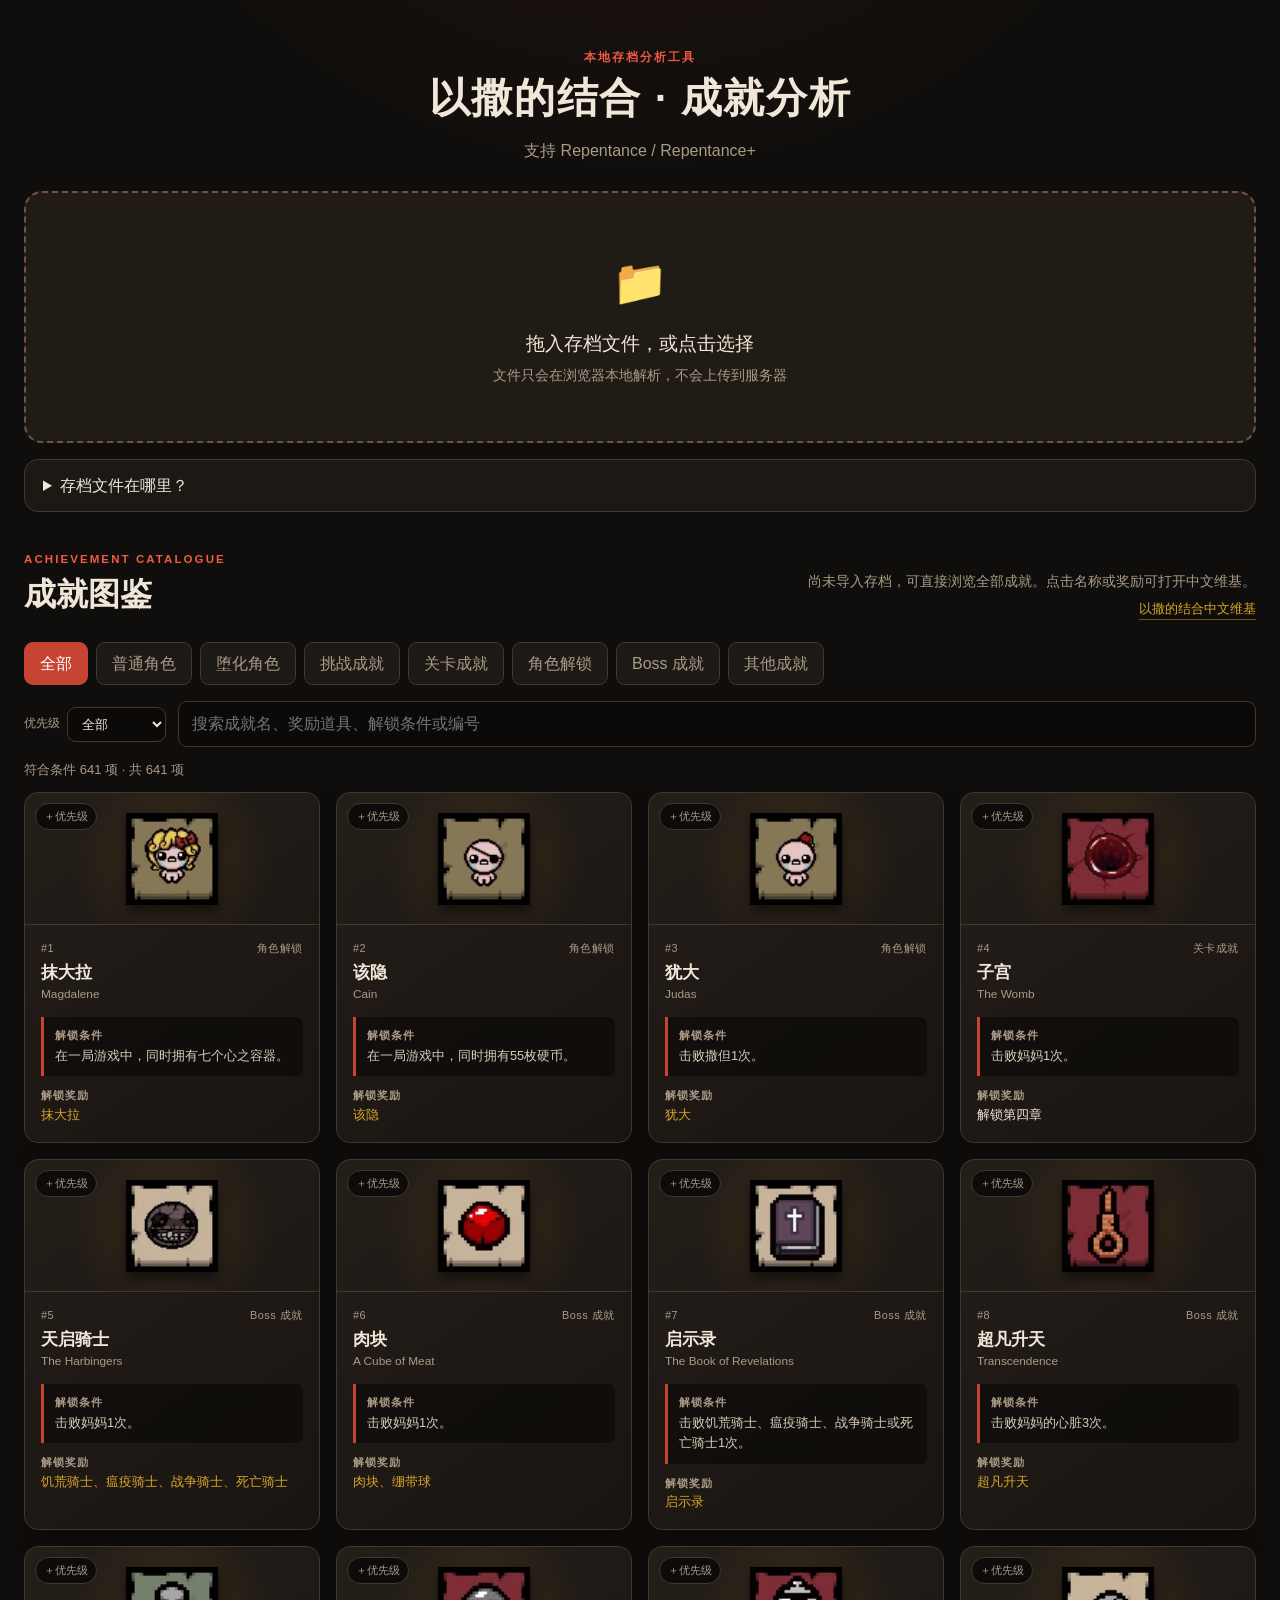
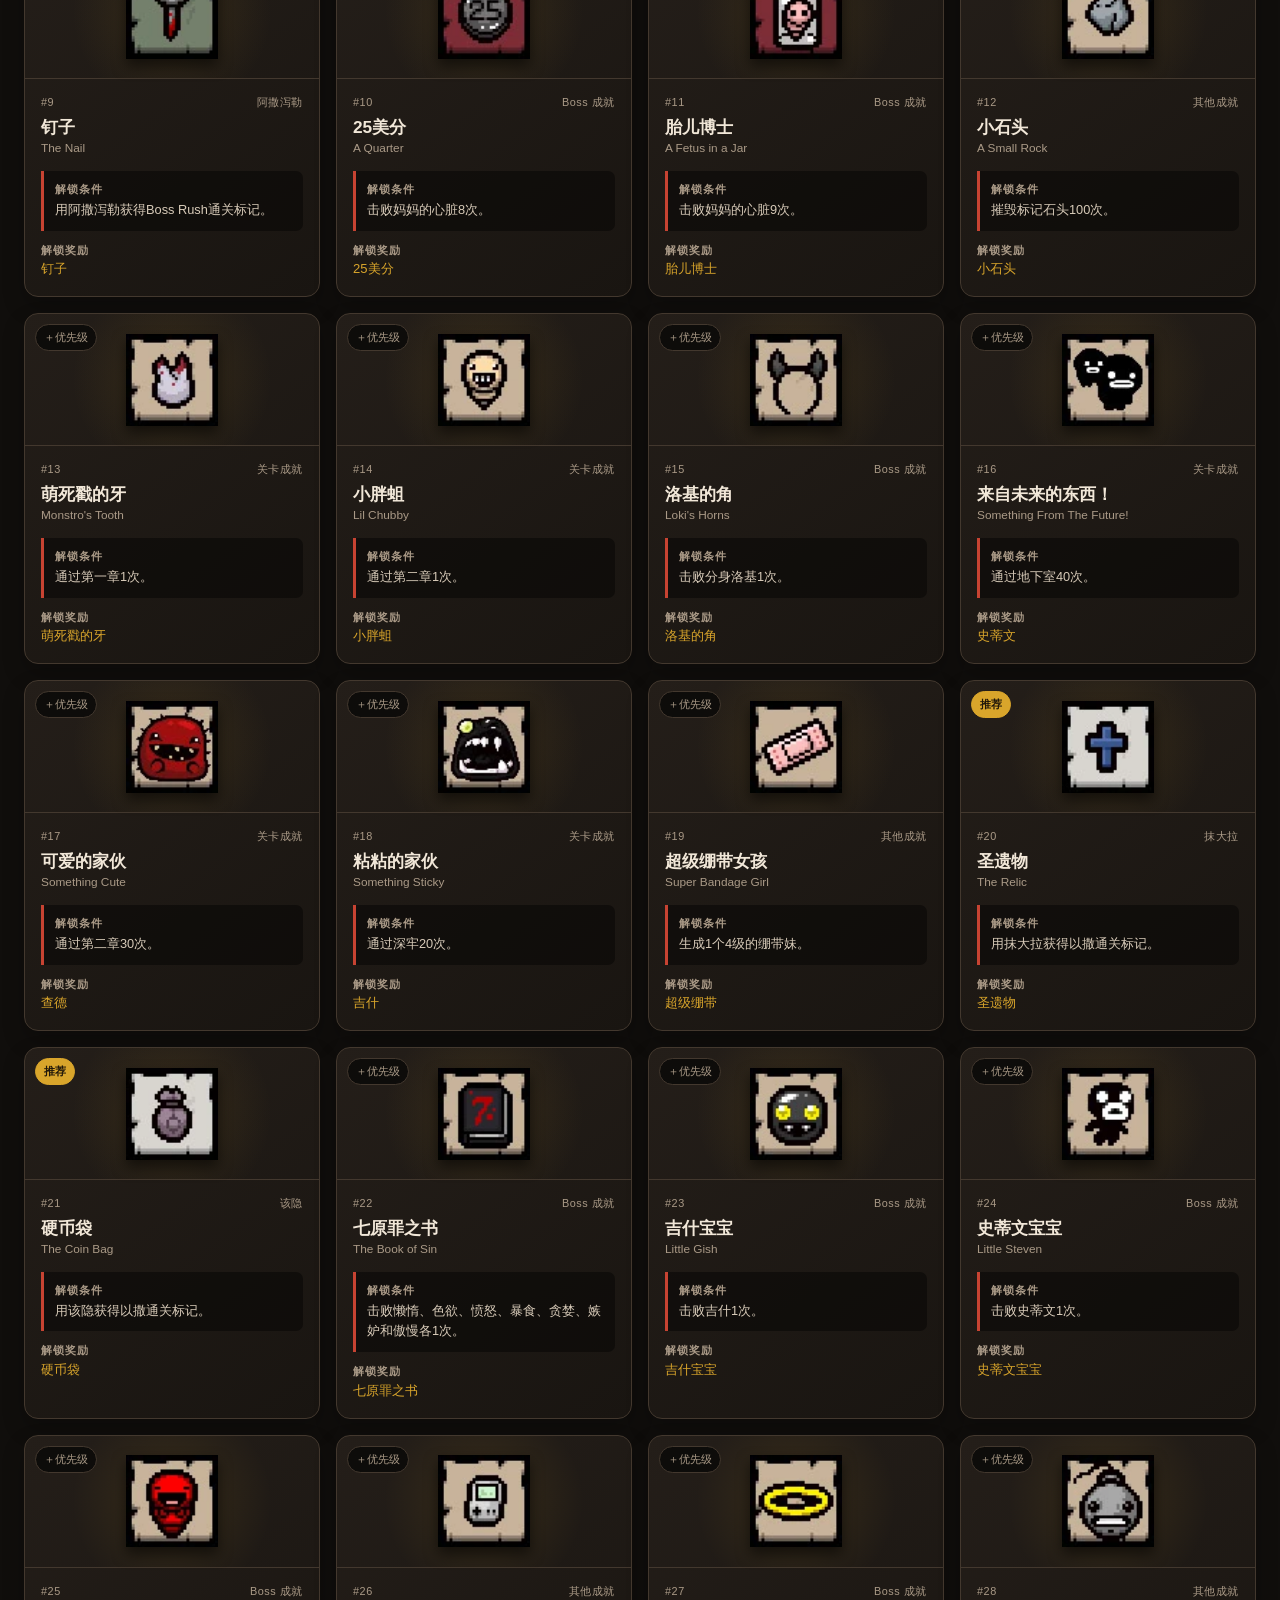
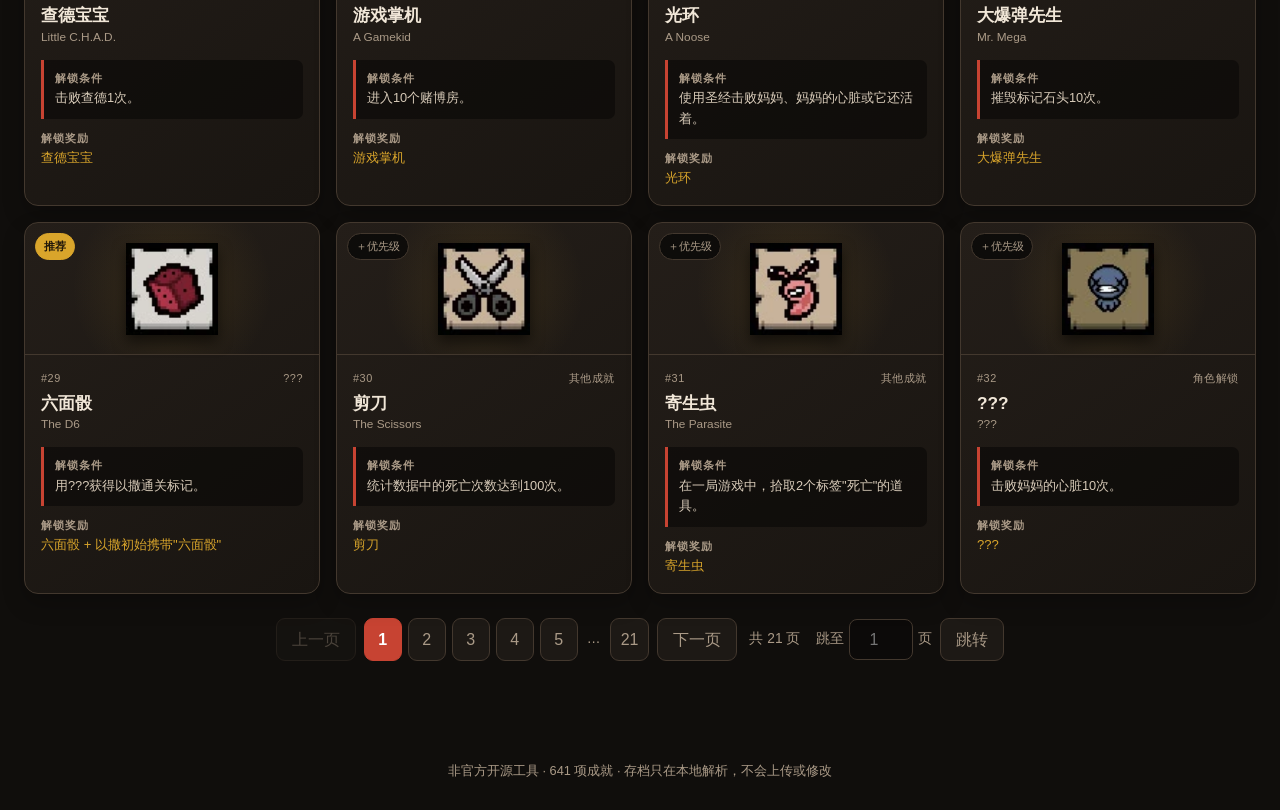
==== IsaacAchievementGuide-standalone.html @ 1d51459d "Release v1.0.0" ====
<!DOCTYPE html>
<html lang="zh-CN">
<head>
  <meta charset="UTF-8" />
  <meta name="viewport" content="width=device-width, initial-scale=1.0" />
  <title>以撒的结合 · 成就分析（单文件便携版）</title>
  <style>
:root {
  --bg: #100e0c;
  --bg-card: #1d1915;
  --bg-raised: #27211b;
  --border: #43382e;
  --text: #f1e7d8;
  --dim: #aa9a87;
  --accent: #c74332;
  --accent-bright: #f05a42;
  --gold: #d9a52b;
  --green: #62b96b;
  --ink: #0c0a09;
}

* { box-sizing: border-box; margin: 0; padding: 0; }
[hidden] { display: none !important; }

html { scroll-behavior: smooth; }

body {
  min-height: 100vh;
  background:
    radial-gradient(circle at 50% -10%, rgba(116, 42, 29, .24), transparent 36rem),
    var(--bg);
  color: var(--text);
  font-family: "Microsoft YaHei", "PingFang SC", "Segoe UI", sans-serif;
  line-height: 1.6;
}

button, input { font: inherit; }
a { color: inherit; }
.dim { color: var(--dim); }
.sr-only { position: absolute; width: 1px; height: 1px; padding: 0; margin: -1px; overflow: hidden; clip: rect(0,0,0,0); white-space: nowrap; border: 0; }

main { max-width: 1380px; margin: 0 auto; padding: 0 24px 72px; }

.site-header { text-align: center; padding: 48px 20px 28px; }
.site-header h1 { font-size: clamp(1.8rem, 4vw, 2.55rem); letter-spacing: .04em; }
.subtitle { color: var(--dim); margin-top: 6px; }
.eyebrow { color: var(--accent-bright); font-size: .72rem; font-weight: 800; letter-spacing: .18em; text-transform: uppercase; }

#drop-zone {
  border: 2px dashed #725242;
  border-radius: 18px;
  padding: 54px 20px;
  text-align: center;
  cursor: pointer;
  transition: border-color .2s, background .2s, transform .2s;
  background: rgba(35, 29, 24, .92);
}
#drop-zone:hover, #drop-zone:focus-visible, #drop-zone.dragover {
  border-color: var(--accent-bright);
  background: var(--bg-raised);
  transform: translateY(-2px);
  outline: none;
}
.drop-icon { font-size: 2.8rem; }
.drop-title { font-size: 1.2rem; margin-top: 10px; }
.drop-hint { color: var(--dim); font-size: .86rem; margin-top: 5px; }

.help-box, .card {
  background: rgba(29, 25, 21, .96);
  border: 1px solid var(--border);
  border-radius: 14px;
}
.help-box { margin-top: 16px; padding: 13px 18px; }
.help-box summary { cursor: pointer; user-select: none; }
.help-content { margin-top: 11px; font-size: .9rem; }
.help-content p { margin: 8px 0 4px; }
.help-content code {
  display: inline-block;
  max-width: 100%;
  background: var(--ink);
  border: 1px solid var(--border);
  border-radius: 6px;
  padding: 4px 9px;
  font-size: .82rem;
  overflow-wrap: anywhere;
}
.help-content .note { color: var(--dim); font-size: .84rem; }
.error-box { margin-top: 16px; background: #3b1713; border: 1px solid var(--accent); border-radius: 10px; padding: 14px 18px; color: #ffc2ba; }

.card { padding: 22px 24px; margin-top: 22px; }
.card h2 { font-size: 1.15rem; margin-bottom: 14px; }
.overview-card { text-align: center; }
.big-number { font-size: 2.8rem; font-weight: 800; }
.big-number .dim { font-size: 1.4rem; font-weight: 400; }
.progress-track { height: 14px; background: var(--ink); border-radius: 8px; margin: 14px auto 6px; max-width: 620px; overflow: hidden; border: 1px solid var(--border); }
.progress-fill { height: 100%; width: 0; background: linear-gradient(90deg, var(--accent), var(--gold)); border-radius: 8px; transition: width .6s ease; }
.progress-pct { font-size: .9rem; }
.save-meta { margin-top: 10px; font-size: .82rem; }

.category-grid, .stats-grid { display: grid; grid-template-columns: repeat(auto-fit, minmax(160px, 1fr)); gap: 12px; }
.cat-item, .stat-item { background: var(--ink); border: 1px solid var(--border); border-radius: 10px; padding: 13px 14px; }
.cat-item { color: var(--text); cursor: pointer; text-align: left; display: grid; transition: border-color .2s, transform .2s; }
.cat-item:hover { border-color: var(--gold); transform: translateY(-2px); }
.cat-name { font-size: .88rem; }
.cat-num { font-size: 1.18rem; font-weight: 800; margin: 2px 0 7px; }
.cat-bar { display: block; height: 6px; background: var(--bg-raised); border-radius: 4px; overflow: hidden; }
.cat-bar > span { display: block; height: 100%; background: var(--gold); }
.stats-grid { grid-template-columns: repeat(auto-fit, minmax(140px, 1fr)); }
.stat-item { text-align: center; }
.stat-value { font-size: 1.55rem; font-weight: 800; color: var(--gold); }
.stat-label { font-size: .82rem; color: var(--dim); }
.tag-exp { font-size: .68rem; background: var(--accent); color: #fff; border-radius: 4px; padding: 2px 7px; vertical-align: middle; font-weight: 400; }

.catalog-section { margin-top: 38px; }
.catalog-heading { display: flex; justify-content: space-between; align-items: end; gap: 24px; margin-bottom: 18px; }
.catalog-heading h2 { font-size: clamp(1.5rem, 3vw, 2rem); }
.catalog-title-block { flex: 1; min-width: 0; }
.catalog-heading-side { display: grid; justify-items: end; gap: 5px; }
.catalog-note { max-width: 560px; color: var(--dim); font-size: .85rem; text-align: right; }
.wiki-home-link { color: var(--gold); font-size: .82rem; text-decoration: none; border-bottom: 1px solid rgba(217,165,43,.45); }
.wiki-home-link:hover { color: #f2c95b; border-bottom-color: currentColor; }
.category-tabs { display: flex; gap: 8px; overflow-x: auto; padding: 4px 0 12px; scrollbar-width: thin; }
.category-tabs button, .btn-group button, .pagination button, .toolbar-button {
  color: var(--dim);
  background: var(--bg-card);
  border: 1px solid var(--border);
  border-radius: 9px;
  padding: 8px 15px;
  cursor: pointer;
  white-space: nowrap;
  transition: color .2s, border-color .2s, background .2s;
}
.category-tabs button:hover, .btn-group button:hover, .pagination button:hover:not(:disabled), .toolbar-button:hover { color: var(--text); border-color: #79604c; }
.category-tabs button.active { color: #fff; border-color: var(--accent); background: var(--accent); }

.toolbar { display: flex; flex-wrap: wrap; gap: 12px; align-items: center; margin: 4px 0 12px; }
.btn-group { display: flex; gap: 6px; }
.btn-group button.active { background: #5b291f; border-color: var(--accent); color: #fff; }
.select-wrap { display: flex; align-items: center; gap: 7px; color: var(--dim); font-size: .78rem; }
.select-wrap select { color: var(--text); background: var(--ink); border: 1px solid var(--border); border-radius: 9px; padding: 8px 28px 8px 10px; outline: none; }
.select-wrap select:focus { border-color: var(--gold); }
.toolbar-button { padding: 8px 12px; font-size: .82rem; }
.toolbar-button.active { color: #fff; border-color: var(--green); background: #23482a; }
.toolbar-button.quiet { color: #d4bfa6; }
.search-wrap { flex: 1; min-width: 260px; }
#search-box { width: 100%; color: var(--text); background: var(--ink); border: 1px solid var(--border); border-radius: 9px; padding: 9px 13px; outline: none; }
#search-box:focus { border-color: var(--gold); box-shadow: 0 0 0 3px rgba(217, 165, 43, .12); }
.catalog-meta { display: flex; justify-content: space-between; align-items: center; gap: 16px; font-size: .82rem; margin-bottom: 12px; }
.legend { display: flex; gap: 12px; color: var(--dim); }

.achievement-grid { display: grid; grid-template-columns: repeat(4, minmax(0, 1fr)); gap: 16px; scroll-margin-top: 14px; }
.achievement-card {
  position: relative;
  min-width: 0;
  overflow: hidden;
  background: linear-gradient(145deg, #241e19, #191511);
  border: 1px solid var(--border);
  border-radius: 14px;
  box-shadow: 0 10px 22px rgba(0,0,0,.22);
  transition: opacity .2s, transform .2s, border-color .2s;
}
.achievement-card.done { border-color: rgba(98,185,107,.62); }
.achievement-card.locked { opacity: .5; filter: saturate(.68); }
.achievement-card:hover { opacity: 1; transform: translateY(-3px); border-color: #8c7058; }
.card-status { position: absolute; z-index: 2; top: 10px; right: 10px; display: grid; place-items: center; width: 32px; height: 32px; padding: 0; cursor: pointer; color: var(--text); border-radius: 50%; background: rgba(12,10,9,.9); border: 1px solid var(--border); font-weight: 900; }
.achievement-card.done .card-status { color: var(--green); border-color: var(--green); }
.card-status.manual { box-shadow: 0 0 0 3px rgba(217,165,43,.28); border-color: var(--gold); }
.priority-mark { position: absolute; z-index: 2; top: 10px; left: 10px; cursor: pointer; color: var(--dim); background: rgba(12,10,9,.9); border: 1px solid var(--border); border-radius: 999px; padding: 4px 8px; font-size: .66rem; }
.priority-mark.has-priority { color: #20170a; border-color: var(--gold); background: var(--gold); font-weight: 800; }
.achievement-icon-wrap { position: relative; display: grid; place-items: center; min-height: 132px; background: radial-gradient(circle, rgba(217,165,43,.13), transparent 62%); border-bottom: 1px solid var(--border); }
.achievement-icon { display: block; width: 92px; height: 92px; object-fit: contain; image-rendering: auto; filter: drop-shadow(0 7px 7px rgba(0,0,0,.55)); }
.achievement-icon-sprite { background-repeat: no-repeat; background-size: 1840px 2944px; }
.achievement-card.locked .achievement-icon { filter: grayscale(1) drop-shadow(0 7px 7px rgba(0,0,0,.5)); }
.achievement-icon.missing { visibility: hidden; }
.achievement-body { padding: 15px 16px 17px; }
.achievement-kicker { display: flex; justify-content: space-between; gap: 8px; color: var(--dim); font-size: .68rem; letter-spacing: .05em; }
.achievement-body h3 { margin-top: 4px; font-size: 1.08rem; line-height: 1.35; }
.achievement-body h3 a { text-decoration: none; border-bottom: 1px solid transparent; }
.achievement-body h3 a:hover { color: var(--gold); border-color: var(--gold); }
.english-name { color: var(--dim); font-size: .74rem; min-height: 1.25rem; }
.unlock-box { margin-top: 12px; padding: 10px 11px; background: rgba(10,8,7,.64); border-left: 3px solid var(--accent); border-radius: 0 7px 7px 0; }
.unlock-box > span, .reward-line > span { display: block; color: var(--dim); font-size: .66rem; font-weight: 800; letter-spacing: .08em; }
.unlock-box p { margin-top: 2px; color: #d8cbb9; font-size: .8rem; }
.reward-line { margin-top: 11px; font-size: .82rem; }
.reward-line a { color: var(--gold); text-decoration: none; }
.reward-line a:hover { text-decoration: underline; }
.reward-line.no-reward { color: var(--dim); }
.achievement-group-title { grid-column: 1 / -1; margin-top: 10px; padding: 8px 4px 5px; color: var(--gold); border-bottom: 1px solid var(--border); font-size: 1rem; }
.empty-state { grid-column: 1 / -1; color: var(--dim); text-align: center; padding: 52px 20px; border: 1px dashed var(--border); border-radius: 14px; }

.pagination { display: flex; flex-wrap: wrap; justify-content: center; align-items: center; gap: 8px; margin-top: 24px; }
.page-numbers { display: flex; align-items: center; gap: 6px; }
.pagination .page-number { min-width: 38px; padding-inline: 10px; }
.pagination .page-number.active { color: #fff; border-color: var(--accent); background: var(--accent); font-weight: 800; }
.page-ellipsis { min-width: 20px; color: var(--dim); text-align: center; }
.pagination button:disabled { cursor: not-allowed; opacity: .38; }
.pagination span { color: var(--dim); font-size: .86rem; }
.page-info { margin: 0 4px; }
.page-jump { display: flex; align-items: center; gap: 5px; margin-left: 4px; }
.page-jump input { width: 64px; color: var(--text); background: var(--ink); border: 1px solid var(--border); border-radius: 8px; padding: 7px 6px; text-align: center; outline: none; }
.page-jump input:focus { border-color: var(--gold); box-shadow: 0 0 0 3px rgba(217,165,43,.12); }
.site-footer { text-align: center; padding: 28px 20px; font-size: .8rem; }

@media (max-width: 1120px) { .achievement-grid { grid-template-columns: repeat(3, minmax(0, 1fr)); } }
@media (max-width: 780px) {
  main { padding-inline: 14px; }
  .site-header { padding-top: 32px; }
  .card { padding: 18px; }
  .catalog-heading { display: block; }
  .catalog-heading-side { justify-items: start; margin-top: 8px; }
  .catalog-note { margin-top: 8px; text-align: left; }
  .achievement-grid { grid-template-columns: repeat(2, minmax(0, 1fr)); gap: 12px; }
  .catalog-meta { align-items: flex-start; }
  .legend { display: none; }
}
@media (max-width: 500px) {
  .achievement-grid { grid-template-columns: 1fr; }
  .btn-group { width: 100%; }
  .btn-group button { flex: 1; padding-inline: 8px; }
  .select-wrap { flex: 1; }
  .select-wrap select { flex: 1; min-width: 0; }
  .achievement-icon-wrap { min-height: 116px; }
}

  </style>
</head>
<body>
  <!-- 此文件为自动生成的单文件便携版；请修改源码后重新运行 tools/build_standalone.mjs。 -->
  <header class="site-header">
    <p class="eyebrow">本地存档分析工具</p>
    <h1>以撒的结合 · 成就分析</h1>
    <p class="subtitle">支持 Repentance / Repentance+</p>
  </header>

  <main>
    <section id="upload-section">
      <div id="drop-zone" tabindex="0" role="button" aria-label="选择或拖入存档文件">
        <div class="drop-icon" aria-hidden="true">📁</div>
        <p class="drop-title">拖入存档文件，或点击选择</p>
        <p class="drop-hint">文件只会在浏览器本地解析，不会上传到服务器</p>
        <input type="file" id="file-input" accept=".dat" hidden />
      </div>

      <details class="help-box">
        <summary>存档文件在哪里？</summary>
        <div class="help-content">
          <p><strong>忏悔 Repentance：</strong></p>
          <code>C:\Users\&lt;用户名&gt;\Documents\My Games\Binding of Isaac Repentance\rep_persistentgamedata1.dat</code>
          <p><strong>忏悔+ Repentance+：</strong></p>
          <code>C:\Users\&lt;用户名&gt;\Documents\My Games\Binding of Isaac Repentance+\rep+persistentgamedata1.dat</code>
          <p class="note">文件名结尾的 1 / 2 / 3 对应游戏内三个存档位。启用 Steam 云同步时，也可在 <code>Steam\userdata\&lt;SteamID&gt;\250900\remote\</code> 中寻找。</p>
          <p class="note">请选择 <code>persistentgamedata</code> 持久存档，而不是 <code>gamestate</code> 单局存档。</p>
        </div>
      </details>

      <div id="error-box" class="error-box" hidden></div>
    </section>

    <section id="result-section">
      <div class="card overview-card" data-save-only hidden>
        <div class="overview-main">
          <div class="big-number"><span id="stat-unlocked">0</span><span class="dim"> / <span id="stat-total">641</span></span></div>
          <div class="dim">项成就已解锁</div>
        </div>
        <div class="progress-track"><div id="progress-bar" class="progress-fill"></div></div>
        <div id="progress-pct" class="progress-pct dim"></div>
        <div id="save-meta" class="save-meta dim"></div>
      </div>

      <div class="card" data-save-only hidden>
        <h2>分类进度</h2>
        <div id="category-grid" class="category-grid"></div>
      </div>

      <div class="card" data-save-only hidden>
        <h2>存档统计 <span class="tag-exp">实验性</span></h2>
        <div id="stats-grid" class="stats-grid"></div>
      </div>

      <section class="catalog-section" aria-labelledby="catalog-title">
        <div class="catalog-heading">
          <div class="catalog-title-block">
            <p class="eyebrow">ACHIEVEMENT CATALOGUE</p>
            <h2 id="catalog-title">成就图鉴</h2>
          </div>
          <div class="catalog-heading-side">
            <p id="catalog-note" class="catalog-note">尚未导入存档，可直接浏览全部成就。点击名称或奖励可打开中文维基。</p>
            <a class="wiki-home-link" href="https://isaac.huijiwiki.com/wiki/%E9%A6%96%E9%A1%B5" target="_blank" rel="noopener noreferrer">以撒的结合中文维基</a>
          </div>
        </div>

        <div id="category-tabs" class="category-tabs" role="tablist" aria-label="成就分类">
          <button type="button" data-v="all" class="active">全部</button>
          <button type="button" data-v="normal">普通角色</button>
          <button type="button" data-v="tainted">堕化角色</button>
          <button type="button" data-v="challenge">挑战成就</button>
          <button type="button" data-v="level">关卡成就</button>
          <button type="button" data-v="character-unlock">角色解锁</button>
          <button type="button" data-v="boss">Boss 成就</button>
          <button type="button" data-v="other">其他成就</button>
        </div>

        <div class="toolbar">
          <div class="btn-group" id="filter-status" aria-label="解锁状态" hidden>
            <button type="button" data-v="all" class="active">全部状态</button>
            <button type="button" data-v="locked">未解锁</button>
            <button type="button" data-v="unlocked">已解锁</button>
          </div>
          <label id="character-filter-wrap" class="select-wrap" hidden>
            <span>人物</span>
            <select id="filter-character"><option value="all">全部人物</option></select>
          </label>
          <label class="select-wrap">
            <span>优先级</span>
            <select id="filter-priority">
              <option value="all">全部</option>
              <option value="优先">优先</option>
              <option value="推荐">推荐</option>
              <option value="none">无标记</option>
            </select>
          </label>
          <button type="button" id="hide-completed" class="toolbar-button" aria-pressed="false" hidden>隐藏已完成</button>
          <button type="button" id="reset-manual" class="toolbar-button quiet" hidden>清除手动修正</button>
          <label class="search-wrap">
            <span class="sr-only">搜索成就</span>
            <input type="search" id="search-box" placeholder="搜索成就名、奖励道具、解锁条件或编号" />
          </label>
        </div>

        <div class="catalog-meta">
          <div id="list-summary" class="dim"></div>
          <div id="status-legend" class="legend" hidden><span>✓ 已解锁</span><span>🔒 未解锁</span></div>
        </div>

        <div id="achievement-grid" class="achievement-grid"></div>

        <nav id="pagination" class="pagination" aria-label="成就分页" hidden>
          <button type="button" id="page-prev">上一页</button>
          <div id="page-numbers" class="page-numbers" aria-label="页码"></div>
          <button type="button" id="page-next">下一页</button>
          <span id="page-info" class="page-info"></span>
          <label class="page-jump">
            <span>跳至</span>
            <input type="number" id="page-jump-input" min="1" inputmode="numeric" aria-label="跳转页码" />
            <span>页</span>
          </label>
          <button type="button" id="page-jump-button">跳转</button>
        </nav>
      </section>
    </section>
  </main>

  <footer class="site-footer dim">
    <p>非官方开源工具 · 641 项成就 · 存档只在本地解析，不会上传或修改</p>
  </footer>

  <script>
// 以撒的结合：忏悔 成就数据 (637 个) - 来源见 THIRD_PARTY_NOTICES.md（GPL-3.0 / CC BY-SA 4.0）
const ACHIEVEMENTS = {"1":{"name":"Magdalene","wiki":"Magdalene","desc":"Unlocked a new character.","unlock":"Have 7 or more Red Heart Containers at one time","cat":"character"},"2":{"name":"Cain","wiki":"Cain","desc":"Unlocked a new character.","unlock":"Hold 55 Coins at one time","cat":"character"},"3":{"name":"Judas","wiki":"Judas","desc":"Unlocked a new character.","unlock":"Defeat Satan","cat":"character"},"4":{"name":"The Womb","wiki":"Womb","desc":"Chapter 4 - The Womb unlocked.","unlock":"Defeat Mom","cat":"other"},"5":{"name":"The Harbingers","wiki":"The_Harbingers","desc":"The horsemen are loose.","unlock":"Defeat Mom","cat":"other"},"6":{"name":"A Cube of Meat","wiki":"Cube_of_Meat","desc":"Unlocked a new item. (Also unlocks the Ball of Bandages)","unlock":"Defeat Mom","cat":"item"},"7":{"name":"The Book of Revelations","wiki":"Book_of_Revelations","desc":"Unlocked a new item.","unlock":"Defeat a Harbinger","cat":"item"},"8":{"name":"A Noose","wiki":"Transcendence","desc":"Unlocked a new item.","unlock":"Defeat Mom's Heart 3 times","cat":"item"},"9":{"name":"The Nail","wiki":"The_Nail","desc":"Unlocked a new item.","unlock":"Complete the Boss Rush as Azazel","cat":"item"},"10":{"name":"A Quarter","wiki":"A_Quarter","desc":"Unlocked a new item.","unlock":"Defeat Mom's Heart 8 times","cat":"item"},"11":{"name":"A Fetus in a Jar","wiki":"Dr._Fetus","desc":"Unlocked a new item.","unlock":"Defeat Mom's Heart 9 times","cat":"item"},"12":{"name":"A Small Rock","wiki":"The_Small_Rock","desc":"Unlocked a new item.","unlock":"Destroy 100 Tinted Rocks","cat":"item"},"13":{"name":"Monstro's Tooth","wiki":"Monstro%27s_Tooth","desc":"Unlocked a new item.","unlock":"Beat Chapter 1","cat":"item"},"14":{"name":"Lil' Chubby","wiki":"Little_Chubby","desc":"Unlocked a new item.","unlock":"Beat Chapter 2","cat":"item"},"15":{"name":"Loki's Horns","wiki":"Loki%27s_Horns","desc":"Unlocked a new item.","unlock":"Defeat Lokii","cat":"item"},"16":{"name":"Something From The Future","wiki":"Steven","desc":"New boss in the basement!","unlock":"Beat Basement 40 times","cat":"other"},"17":{"name":"Something Cute","wiki":"C.H.A.D.","desc":"New boss in the caves!","unlock":"Beat Chapter 2 30 times","cat":"other"},"18":{"name":"Something Sticky","wiki":"Gish","desc":"New boss in the depths!","unlock":"Beat Chapter 3 20 times","cat":"other"},"19":{"name":"A Bandage","wiki":"Super_Bandage","desc":"Unlocked a new item.","unlock":"Make a Super Bandage Girl by picking up 4 copies of Ball of Bandages in one run; see Unlocking Super Meat Boy &amp; Super Bandage Girl","cat":"item"},"20":{"name":"A Cross","wiki":"The_Relic","desc":"Unlocked a new item.","unlock":"Defeat Isaac as Magdalene","cat":"item"},"21":{"name":"A Bag of Pennies","wiki":"Sack_of_Pennies","desc":"Unlocked a new item.","unlock":"Defeat Isaac as Cain","cat":"item"},"22":{"name":"The Book of Sin","wiki":"The_Book_of_Sin","desc":"Unlocked a new item.","unlock":"Defeat all 7 Deadly Sins","cat":"item"},"23":{"name":"Little Gish","wiki":"Little_Gish","desc":"Unlocked a new item.","unlock":"Defeat Gish","cat":"item"},"24":{"name":"Little Steven","wiki":"Little_Steven","desc":"Unlocked a new item.","unlock":"Defeat Steven","cat":"item"},"25":{"name":"Little C.H.A.D.","wiki":"Little_C.H.A.D.","desc":"Unlocked a new item.","unlock":"Defeat C.H.A.D.","cat":"item"},"26":{"name":"A Gamekid","wiki":"The_Gamekid","desc":"Unlocked a new item.","unlock":"Visit 10 Arcades","cat":"item"},"27":{"name":"A Halo","wiki":"The_Halo","desc":"Unlocked a new item.","unlock":"Defeat Mom, Mom's Heart, or It Lives! using The Bible","cat":"item"},"28":{"name":"Mr. Mega","wiki":"Mr._Mega","desc":"Unlocked a new item.","unlock":"Destroy 10 Tinted Rocks","cat":"item"},"29":{"name":"The D6","wiki":"The_D6","desc":"Isaac now holds the D6!","unlock":"Defeat Isaac as ???","cat":"other"},"30":{"name":"The Scissors","wiki":"Scissors","desc":"Unlocked a new item.","unlock":"Die 100 times","cat":"item"},"31":{"name":"The Parasite","wiki":"The_Parasite","desc":"Unlocked a new item.","unlock":"Pick up any 2 of the following items in a single run: Bob's Rotten Head, Dead Cat, Cricket's Head, and Tammy's Head (any 2 items that have the \"dead\" item tag)","cat":"item"},"32":{"name":"???","wiki":"%3F%3F%3F_(Character)","desc":"Unlocked a new character.","unlock":"Defeat Mom's Heart 10 times","cat":"character"},"33":{"name":"Everything Is Terrible!!!","wiki":"","desc":"The game just got harder!","unlock":"Defeat Mom's Heart 5 times","cat":"other"},"34":{"name":"It Lives!","wiki":"It_Lives","desc":"Your future's past waits.","unlock":"Defeat Mom's Heart 11 times","cat":"other"},"35":{"name":"Mom's Contact","wiki":"Mom%27s_Contacts","desc":"Unlocked a new item.","unlock":"Obtain three Yes Mother? items in one run","cat":"item"},"36":{"name":"The Necronomicon","wiki":"The_Necronomicon","desc":"Unlocked a new item.","unlock":"Use XIII - Death 4 times","cat":"item"},"37":{"name":"Basement Boy","wiki":"","desc":"Beat basement without taking damage.","unlock":"Beat Chapter 1 without taking damage","cat":"other"},"38":{"name":"Spelunker Boy","wiki":"","desc":"Beat caves without taking damage.","unlock":"Beat Chapter 2 without taking damage","cat":"other"},"39":{"name":"Dark Boy","wiki":"","desc":"Beat depths without taking damage.","unlock":"Beat Chapter 3 without taking damage","cat":"other"},"40":{"name":"Mama's Boy","wiki":"","desc":"Beat womb without taking damage.","unlock":"Beat Chapter 4 without taking damage","cat":"other"},"41":{"name":"Golden God!","wiki":"","desc":"You are the best!!","unlock":"Defeat ??? and The Lamb","cat":"other"},"42":{"name":"Eve","wiki":"Eve","desc":"Unlocked a new character.","unlock":"Don't pick up any Hearts for 2 floors in a row","cat":"character"},"43":{"name":"Mom's Knife","wiki":"Mom%27s_Knife","desc":"Unlocked a new item.","unlock":"Defeat Satan as Isaac","cat":"item"},"44":{"name":"The Razor","wiki":"Razor_Blade","desc":"Unlocked a new item.","unlock":"Defeat Satan as Eve","cat":"item"},"45":{"name":"Guardian Angel","wiki":"Guardian_Angel","desc":"Unlocked a new item.","unlock":"Defeat Satan as Magdalene","cat":"item"},"46":{"name":"A Bag of Bombs","wiki":"Bomb_Bag","desc":"Unlocked a new item.","unlock":"Defeat Satan as Cain","cat":"item"},"47":{"name":"Demon Baby","wiki":"Demon_Baby","desc":"Unlocked a new item.","unlock":"Defeat The Lamb as Azazel","cat":"item"},"48":{"name":"Forget Me Now","wiki":"Forget_Me_Now","desc":"Unlocked a new item.","unlock":"Defeat Satan as ???","cat":"item"},"49":{"name":"The D20","wiki":"D20","desc":"Unlocked a new item.","unlock":"Defeat ??? as Isaac","cat":"item"},"50":{"name":"Celtic Cross","wiki":"Celtic_Cross","desc":"Unlocked a new item.","unlock":"Defeat ??? as Magdalene","cat":"item"},"51":{"name":"Abel","wiki":"Abel","desc":"Unlocked a new item.","unlock":"Defeat The Lamb as Cain","cat":"item"},"52":{"name":"Curved Horn","wiki":"Curved_Horn","desc":"Unlocked a new item.","unlock":"Defeat The Lamb as Judas","cat":"item"},"53":{"name":"Sacrificial Dagger","wiki":"Sacrificial_Dagger","desc":"Unlocked a new item.","unlock":"Defeat ??? as Eve","cat":"item"},"54":{"name":"Bloody Lust","wiki":"Bloody_Lust","desc":"Unlocked a new item.","unlock":"Defeat Isaac as Samson","cat":"item"},"55":{"name":"Blood Penny","wiki":"Bloody_Penny","desc":"Unlocked a new item.","unlock":"Defeat ??? as Samson","cat":"item"},"56":{"name":"Blood Rights","wiki":"Blood_Rights","desc":"Unlocked a new item.","unlock":"Defeat Satan as Samson","cat":"item"},"57":{"name":"The Polaroid","wiki":"The_Polaroid","desc":"Unlocked a new item.","unlock":"Defeat Isaac 5 times","cat":"item"},"58":{"name":"Dad's Key","wiki":"Dad%27s_Key","desc":"Unlocked a new item.","unlock":"Pick up both Key Pieces from the Angels in one run","cat":"item"},"59":{"name":"Blue Candle","wiki":"The_Candle","desc":"Unlocked a new item.","unlock":"Donate 900 coins to the Donation Machine","cat":"item"},"60":{"name":"Burnt Penny","wiki":"Burnt_Penny","desc":"Unlocked a new item.","unlock":"Complete Beans! (challenge #13)","cat":"item"},"61":{"name":"Lucky Toe","wiki":"Lucky_Toe","desc":"Unlocked a new item.","unlock":"Blow up 20 Shopkeepers","cat":"item"},"62":{"name":"Epic Fetus","wiki":"Epic_Fetus","desc":"Unlocked a new item.","unlock":"Complete The Family Man (challenge #19)","cat":"item"},"63":{"name":"SMB Super Fan","wiki":"SMB_Super_Fan","desc":"Unlocked a new item.","unlock":"Complete It's in the Cards (challenge #14)","cat":"item"},"64":{"name":"Counterfeit Coin","wiki":"Counterfeit_Penny","desc":"Unlocked a new item.","unlock":"Play either Shell Game or Hell Game 100 times","cat":"item"},"65":{"name":"Guppy's Hairball","wiki":"Guppy%27s_Hair_Ball","desc":"Unlocked a new item.","unlock":"Become Guppy","cat":"item"},"66":{"name":"A Forgotten Horseman","wiki":"Conquest","desc":"Unlocked a new boss!","unlock":"Take 10 Angel Room items","cat":"other"},"67":{"name":"Samson","wiki":"Samson","desc":"Unlocked a new character.","unlock":"Complete 2 floors in a row without taking damage","cat":"character"},"68":{"name":"Something Icky","wiki":"Triachnid","desc":"New boss in the womb!","unlock":"Defeat Isaac 10 times","cat":"other"},"69":{"name":"Platinum God!","wiki":"","desc":"OMG!","unlock":"Collect all non-DLC items in the game, and unlock all of the secrets and endings (minus The Lost and his 6 unlockable items)","cat":"other"},"70":{"name":"Isaac's Head","wiki":"Isaac%27s_Head","desc":"Unlocked a new item.","unlock":"Complete the Boss Rush as Isaac","cat":"item"},"71":{"name":"Maggy's Faith","wiki":"Maggy%27s_Faith","desc":"Unlocked a new item.","unlock":"Defeat The Lamb as Magdalene","cat":"item"},"72":{"name":"Judas' Tongue","wiki":"Judas%27_Tongue","desc":"Unlocked a new item.","unlock":"Defeat Satan as Judas","cat":"item"},"73":{"name":"???'s Soul","wiki":"%3F%3F%3F%27s_Soul","desc":"Unlocked a new item.","unlock":"Defeat The Lamb as ???","cat":"item"},"74":{"name":"Samson's Lock","wiki":"Samson%27s_Lock","desc":"Unlocked a new item.","unlock":"Defeat The Lamb as Samson","cat":"item"},"75":{"name":"Cain's Eye","wiki":"Cain%27s_Eye","desc":"Unlocked a new item.","unlock":"Defeat ??? as Cain","cat":"item"},"76":{"name":"Eve's Bird Foot","wiki":"Eve%27s_Bird_Foot","desc":"Unlocked a new item.","unlock":"Defeat Isaac as Eve","cat":"item"},"77":{"name":"The Left Hand","wiki":"The_Left_Hand","desc":"Unlocked a new item.","unlock":"Defeat Ultra Pride as any character, or ??? as Judas","cat":"item"},"78":{"name":"The Negative","wiki":"The_Negative","desc":"Unlocked a new item.","unlock":"Defeat Satan 5 times","cat":"item"},"79":{"name":"Azazel","wiki":"Azazel","desc":"Unlocked a new character.","unlock":"Make 3 Deals with the Devil in one run","cat":"character"},"80":{"name":"Lazarus","wiki":"Lazarus","desc":"Unlocked a new character.","unlock":"Have 4 or more Soul Hearts at one time","cat":"character"},"81":{"name":"Eden","wiki":"Eden","desc":"Unlocked a new character.","unlock":"Complete Chapter 4","cat":"character"},"82":{"name":"The Lost","wiki":"The_Lost","desc":"Unlocked a new character.","unlock":"It's complicated Die in a Sacrifice Room while holding Missing Poster","cat":"character"},"83":{"name":"Dead Boy","wiki":"","desc":"Beat Chest or Dark Room without taking damage.","unlock":"Complete Chapter 6 without taking damage","cat":"other"},"84":{"name":"The Real Platinum God","wiki":"","desc":"111% now stop playing!","unlock":"Collect every non-DLC item, and unlock every secret and ending.","cat":"other"},"85":{"name":"Lucky Rock","wiki":"Lucky_Rock","desc":"Destroy 100 rocks.","unlock":"Destroy 100 rocks","cat":"other"},"86":{"name":"The Cellar","wiki":"The_Cellar","desc":"Alt stage to the basement.","unlock":"Beat all Basement bosses ( except Baby Plum) (not restricted to beating bosses in The Basement)","cat":"other"},"87":{"name":"The Catacombs","wiki":"The_Catacombs","desc":"Alt stage to the caves.","unlock":"Beat all Caves bosses ( except Bumbino) (not restricted to beating bosses in The Caves)","cat":"other"},"88":{"name":"The Necropolis","wiki":"Necropolis","desc":"Alt stage to the depths.","unlock":"Beat all Depths bosses ( except Reap Creep) (not restricted to beating bosses in The Depths)","cat":"other"},"89":{"name":"Rune of Hagalaz","wiki":"Runes","desc":"Unlocked a new item.","unlock":"Complete Pitch Black (challenge #1)","cat":"item"},"90":{"name":"Rune of Jera","wiki":"Runes","desc":"Unlocked a new item.","unlock":"Complete High Brow (challenge #2)","cat":"item"},"91":{"name":"Rune of Ehwaz","wiki":"Runes","desc":"Unlocked a new item.","unlock":"Complete Head Trauma (challenge #3)","cat":"item"},"92":{"name":"Rune of Dagaz","wiki":"Runes","desc":"Unlocked a new item.","unlock":"Complete Darkness Falls (challenge #4)","cat":"item"},"93":{"name":"Rune of Ansuz","wiki":"Runes","desc":"Unlocked a new item.","unlock":"Complete The Tank (challenge #5)","cat":"item"},"94":{"name":"Rune of Perthro","wiki":"Runes","desc":"Unlocked a new item.","unlock":"Complete Solar System (challenge #6)","cat":"item"},"95":{"name":"Rune of Berkano","wiki":"Runes","desc":"Unlocked a new item.","unlock":"Complete Purist (challenge #20)","cat":"item"},"96":{"name":"Rune of Algiz","wiki":"Runes","desc":"Unlocked a new item.","unlock":"Complete Cat Got Your Tongue (challenge #8)","cat":"item"},"97":{"name":"Chaos Card","wiki":"Chaos_Card","desc":"Unlocked a new item.","unlock":"Complete Demo Man (challenge #9)","cat":"item"},"98":{"name":"Credit Card","wiki":"Credit_Card","desc":"Unlocked a new item.","unlock":"Complete Cursed! (challenge #10)","cat":"item"},"99":{"name":"Rules Card","wiki":"Rules_Card","desc":"Unlocked a new item.","unlock":"Complete Glass Cannon (challenge #11)","cat":"item"},"100":{"name":"Card Against Humanity","wiki":"A_Card_Against_Humanity","desc":"Unlocked a new item.","unlock":"Complete When Life Gives You Lemons (challenge #12)","cat":"item"},"101":{"name":"Swallowed Penny","wiki":"Swallowed_Penny","desc":"Unlocked a new item.","unlock":"Complete Slow Roll (challenge #15)","cat":"item"},"102":{"name":"Robo-Baby 2.0","wiki":"Robo-Baby_2.0","desc":"Unlocked a new item.","unlock":"Complete Computer Savvy (challenge #16)","cat":"item"},"103":{"name":"Death's Touch","wiki":"Death%27s_Touch","desc":"Unlocked a new item.","unlock":"Complete Waka Waka (challenge #17)","cat":"item"},"104":{"name":"Technology .5","wiki":"Tech.5","desc":"Unlocked a new item.","unlock":"Complete The Host (challenge #18)","cat":"item"},"105":{"name":"Missing No.","wiki":"Missing_No.","desc":"Unlocked a new item.","unlock":"Complete the Boss Rush as Lazarus","cat":"item"},"106":{"name":"Isaac's Tears","wiki":"Isaac%27s_Tears","desc":"Unlocked a new item.","unlock":"Defeat Isaac as Isaac","cat":"item"},"107":{"name":"Guillotine","wiki":"Guillotine","desc":"Unlocked a new item.","unlock":"Defeat Isaac as Judas","cat":"item"},"108":{"name":"Judas' Shadow","wiki":"Judas%27_Shadow","desc":"Unlocked a new item.","unlock":"Complete the Boss Rush as Judas","cat":"item"},"109":{"name":"Maggy's Bow","wiki":"Maggy%27s_Bow","desc":"Unlocked a new item.","unlock":"Complete the Boss Rush as Magdalene","cat":"item"},"110":{"name":"Cain's Other Eye","wiki":"Cain%27s_Other_Eye","desc":"Unlocked a new item.","unlock":"Complete the Boss Rush as Cain","cat":"item"},"111":{"name":"Black Lipstick","wiki":"Black_Lipstick","desc":"Unlocked a new item.","unlock":"Defeat The Lamb as Eve","cat":"item"},"112":{"name":"Eve's Mascara","wiki":"Eve%27s_Mascara","desc":"Unlocked a new item.","unlock":"Complete the Boss Rush as Eve","cat":"item"},"113":{"name":"Fate","wiki":"Fate","desc":"Unlocked a new item.","unlock":"Defeat ??? as ???","cat":"item"},"114":{"name":"???'s Only Friend","wiki":"%3F%3F%3F%27s_Only_Friend","desc":"Unlocked a new item.","unlock":"Complete the Boss Rush as ???","cat":"item"},"115":{"name":"Samson's Chains","wiki":"Samson%27s_Chains","desc":"Unlocked a new item.","unlock":"Complete the Boss Rush as Samson","cat":"item"},"116":{"name":"Lazarus' Rags","wiki":"Lazarus%27_Rags","desc":"Unlocked a new item.","unlock":"Defeat Isaac as Lazarus","cat":"item"},"117":{"name":"Broken Ankh","wiki":"Broken_Ankh","desc":"Unlocked a new item.","unlock":"Defeat Satan as Lazarus","cat":"item"},"118":{"name":"Store Credit","wiki":"Store_Credit","desc":"Unlocked a new item.","unlock":"Defeat ??? as Lazarus","cat":"item"},"119":{"name":"Pandora's Box","wiki":"Pandora%27s_Box","desc":"Unlocked a new item.","unlock":"Defeat The Lamb as Lazarus","cat":"item"},"120":{"name":"Suicide King","wiki":"Suicide_King","desc":"Unlocked a new item.","unlock":"Complete Suicide King (challenge #7)","cat":"item"},"121":{"name":"Blank Card","wiki":"Blank_Card","desc":"Unlocked a new item.","unlock":"Defeat Isaac as Eden","cat":"item"},"122":{"name":"Book of Secrets","wiki":"Book_of_Secrets","desc":"Unlocked a new item.","unlock":"Defeat Satan as Eden","cat":"item"},"123":{"name":"Mysterious Paper","wiki":"Mysterious_Paper","desc":"Unlocked a new item.","unlock":"Beat ??? as Eden","cat":"item"},"124":{"name":"Mystery Sack","wiki":"Mystery_Sack","desc":"Unlocked a new item.","unlock":"Defeat The Lamb as Eden","cat":"item"},"125":{"name":"Undefined","wiki":"Undefined","desc":"Unlocked a new item.","unlock":"Complete the Boss Rush as Eden","cat":"item"},"126":{"name":"Satanic Bible","wiki":"Satanic_Bible","desc":"Unlocked a new item.","unlock":"Defeat Isaac as Azazel","cat":"item"},"127":{"name":"Daemon's Tail","wiki":"Daemon%27s_Tail","desc":"Unlocked a new item.","unlock":"Defeat Satan as Azazel","cat":"item"},"128":{"name":"Abaddon","wiki":"Abaddon","desc":"Unlocked a new item.","unlock":"Defeat ??? as Azazel","cat":"item"},"129":{"name":"Isaac's Heart","wiki":"Isaac%27s_Heart","desc":"Unlocked a new item.","unlock":"Defeat Isaac as The Lost","cat":"item"},"130":{"name":"The Mind","wiki":"The_Mind","desc":"Unlocked a new item.","unlock":"Defeat Satan as The Lost","cat":"item"},"131":{"name":"The Body","wiki":"The_Body","desc":"Unlocked a new item.","unlock":"Defeat ??? as The Lost","cat":"item"},"132":{"name":"The Soul","wiki":"The_Soul","desc":"Unlocked a new item.","unlock":"Defeat The Lamb as The Lost","cat":"item"},"133":{"name":"The D100","wiki":"D100","desc":"Unlocked a new item.","unlock":"Complete the Boss Rush as The Lost","cat":"item"},"134":{"name":"Blue Map","wiki":"Blue_Map","desc":"Unlocked a new item.","unlock":"Donate 10 Coins to the Donation Machine","cat":"item"},"135":{"name":"There's Options","wiki":"There%27s_Options","desc":"Unlocked a new item.","unlock":"Donate 50 Coins to the Donation Machine","cat":"item"},"136":{"name":"Black Candle","wiki":"Black_Candle","desc":"Unlocked a new item","unlock":"Donate 150 Coins to the Donation Machine","cat":"item"},"137":{"name":"Red Candle","wiki":"Red_Candle","desc":"Unlocked a new item.","unlock":"Donate 400 Coins to the Donation Machine","cat":"item"},"138":{"name":"Stop Watch","wiki":"Stop_Watch","desc":"Unlocked a new item","unlock":"Donate 999 Coins to the Donation Machine","cat":"item"},"139":{"name":"Wire Coat Hanger","wiki":"Wire_Coat_Hanger","desc":"Unlocked a new item.","unlock":"Defeat Mom's Heart 4 times","cat":"item"},"140":{"name":"Ipecac","wiki":"Ipecac","desc":"Unlocked a new item.","unlock":"Defeat Mom's Heart 6 times","cat":"item"},"141":{"name":"Experimental Treatment","wiki":"Experimental_Treatment","desc":"Unlocked a new item.","unlock":"Defeat Mom's Heart 7 times","cat":"item"},"142":{"name":"Krampus","wiki":"Krampus","desc":"Unlocked another miniboss!","unlock":"Take 20 items from Devil Rooms","cat":"other"},"143":{"name":"Head of Krampus","wiki":"Head_of_Krampus","desc":"Unlocked a new item.","unlock":"Defeat Krampus","cat":"item"},"144":{"name":"Super Meat Boy","wiki":"Cube_of_Meat","desc":"Built him out of meat cubes.","unlock":"Make a Super Meat Boy by picking up 4 copies of Cube of Meat in one run; see Unlocking Super Meat Boy &amp; Super Bandage Girl","cat":"other"},"145":{"name":"Butter Bean","wiki":"Butter_Bean","desc":"Unlocked a new item.","unlock":"Destroy 100 Poops","cat":"item"},"146":{"name":"Little Baggy","wiki":"Little_Baggy","desc":"Unlocked a new item.","unlock":"Pick up any 2 of the following items in a single run: Roid Rage, The Virus, Growth Hormones, Experimental Treatment, and Speed Ball (any 2 items that have the \"syringe\" item tag)","cat":"item"},"147":{"name":"Blood Bag","wiki":"Blood_Bag","desc":"Unlocked a new item.","unlock":"Use the Blood Donation Machine 30 times","cat":"item"},"148":{"name":"The D4","wiki":"D4","desc":"Unlocked a new item.","unlock":"Blow up 30 Slot Machine","cat":"item"},"149":{"name":"Missing Poster","wiki":"Missing_Poster","desc":"Unlocked a new item.","unlock":"Defeat The Lamb as Isaac","cat":"item"},"150":{"name":"Rubber Cement","wiki":"Rubber_Cement","desc":"Unlocked a new item.","unlock":"Defeat Mom's Heart 2 times","cat":"item"},"151":{"name":"Store Upgrade lv.1","wiki":"Shop#Levels","desc":"Donated 20 pennies to the shop.","unlock":"Donate 20 Coins to the Donation Machine","cat":"other"},"152":{"name":"Store Upgrade lv.2","wiki":"Shop#Levels","desc":"Donated 100 pennies to the shop.","unlock":"Donate 100 Coins to the Donation Machine","cat":"other"},"153":{"name":"Store Upgrade lv.3","wiki":"Shop#Levels","desc":"Donated 200 pennies to the shop.","unlock":"Donate 200 Coins to the Donation Machine","cat":"other"},"154":{"name":"Store Upgrade lv.4","wiki":"Shop#Levels","desc":"Donated 600 pennies to the shop.","unlock":"Donate 600 Coins to the Donation Machine","cat":"other"},"155":{"name":"Angels","wiki":"Angel","desc":"They are waiting.","unlock":"Complete Chapter 6","cat":"other"},"156":{"name":"Godhead","wiki":"Godhead","desc":"Unlocked a new item.","unlock":"Earn all 12 Completion Marks on Hard mode as The Lost","cat":"item"},"157":{"name":"Darkness Falls","wiki":"Darkness_Falls","desc":"Unlocked Challenge #4.","unlock":"Defeat Mom's Heart 11 times Defeat Satan and ??? as Eve","cat":"other"},"158":{"name":"The Tank","wiki":"The_Tank","desc":"Unlocked Challenge #5.","unlock":"Have 7 or more Red Heart Containers at one time","cat":"other"},"159":{"name":"Solar System","wiki":"Solar_System","desc":"Unlocked Challenge #6.","unlock":"Defeat Mom's Heart 3 times","cat":"other"},"160":{"name":"Suicide King","wiki":"Suicide_King_(Challenge)","desc":"Unlocked Challenge #7.","unlock":"Defeat Mom's Heart 11 times","cat":"other"},"161":{"name":"Cat Got Your Tongue","wiki":"Cat_Got_Your_Tongue","desc":"Unlocked Challenge #8.","unlock":"Become Guppy","cat":"other"},"162":{"name":"Demo Man","wiki":"Demo_Man","desc":"Unlocked Challenge #9.","unlock":"Defeat Mom's Heart 9 times","cat":"other"},"163":{"name":"Cursed!","wiki":"Cursed!","desc":"Unlocked Challenge #10.","unlock":"Have 7 or more Red Heart Containers at one time","cat":"other"},"164":{"name":"Glass Cannon","wiki":"Glass_Cannon_(Challenge)","desc":"Unlocked Challenge #11.","unlock":"Beat The Family Man (challenge #19) and defeat Lokii","cat":"other"},"165":{"name":"The Family Man","wiki":"The_Family_Man","desc":"Unlocked Challenge #19.","unlock":"Pick up both Key Pieces from the Angels in one run","cat":"other"},"166":{"name":"Purist","wiki":"Purist","desc":"Unlocked Challenge #20.","unlock":"Defeat Mom","cat":"other"},"167":{"name":"Lost Baby","wiki":"Babies","desc":"Unlocked a new co-player baby.","unlock":"Defeat Mom's Heart on Hard mode as Isaac","cat":"baby"},"168":{"name":"Cute Baby","wiki":"Babies","desc":"Unlocked a new co-player baby.","unlock":"Defeat Mom's Heart on Hard mode as Magdalene","cat":"baby"},"169":{"name":"Crow Baby","wiki":"Babies","desc":"Unlocked a new co-player baby.","unlock":"Defeat Mom's Heart on Hard mode as Eve","cat":"baby"},"170":{"name":"Shadow Baby","wiki":"Babies","desc":"Unlocked a new co-player baby.","unlock":"Defeat Mom's Heart on Hard mode as Judas","cat":"baby"},"171":{"name":"Glass Baby","wiki":"Babies","desc":"Unlocked a new co-player baby.","unlock":"Defeat Mom's Heart on Hard mode as Cain","cat":"baby"},"172":{"name":"Wrapped Baby","wiki":"Babies","desc":"Unlocked a new co-player baby.","unlock":"Defeat Mom's Heart on Hard mode as Azazel Defeat Mom's Heart on Hard mode as Lazarus","cat":"baby"},"173":{"name":"Begotten Baby","wiki":"Babies","desc":"Unlocked a new co-player baby.","unlock":"Defeat Mom's Heart on Hard mode as Lazarus Defeat Mom's Heart on Hard mode as Azazel","cat":"baby"},"174":{"name":"Dead Baby","wiki":"Babies","desc":"Unlocked a new co-player baby.","unlock":"Defeat Mom's Heart on Hard mode as ???","cat":"baby"},"175":{"name":"-0- Baby","wiki":"Babies","desc":"Unlocked a new co-player baby.","unlock":"Defeat Mom's Heart on Hard mode as The Lost","cat":"baby"},"176":{"name":"Glitch Baby","wiki":"Babies","desc":"Unlocked a new co-player baby.","unlock":"Defeat Mom's Heart on Hard mode as Eden","cat":"baby"},"177":{"name":"Fighting Baby","wiki":"Babies","desc":"Unlocked a new co-player baby.","unlock":"Defeat Mom's Heart on Hard mode as Samson","cat":"baby"},"178":{"name":"Lord of the Flies","wiki":"Beelzebub","desc":"You became Lord of the Flies.","unlock":"Become Beelzebub","cat":"other"},"179":{"name":"Fart Baby","wiki":"","desc":"Unlocked a new item.","unlock":"Defeat Hush as Isaac","cat":"item"},"180":{"name":"Purity","wiki":"","desc":"Unlocked a new item.","unlock":"Defeat Hush as Magdalene","cat":"item"},"181":{"name":"D12","wiki":"","desc":"Unlocked a new item.","unlock":"Defeat Hush as Cain","cat":"item"},"182":{"name":"Betrayal","wiki":"","desc":"Unlocked a new item.","unlock":"Defeat Hush as Judas","cat":"item"},"183":{"name":"Fate's Reward","wiki":"","desc":"Unlocked a new item.","unlock":"Defeat Hush as ???","cat":"item"},"184":{"name":"Athame","wiki":"","desc":"Unlocked a new item.","unlock":"Defeat Hush as Eve","cat":"item"},"185":{"name":"Blind Rage","wiki":"","desc":"Unlocked a new item.","unlock":"Defeat Hush as Samson","cat":"item"},"186":{"name":"Maw of the Void","wiki":"","desc":"Unlocked a new item.","unlock":"Defeat Hush as Azazel","cat":"item"},"187":{"name":"Empty Vessel","wiki":"","desc":"Unlocked a new item.","unlock":"Defeat Hush as Lazarus","cat":"item"},"188":{"name":"Eden's Blessing","wiki":"","desc":"Unlocked a new item.","unlock":"Defeat Hush as Eden","cat":"item"},"189":{"name":"Sworn Protector","wiki":"","desc":"Unlocked a new item.","unlock":"Defeat Hush as The Lost","cat":"item"},"190":{"name":"Incubus","wiki":"","desc":"Unlocked a new item.","unlock":"Defeat Hush as Lilith","cat":"item"},"191":{"name":"Keeper now holds... A Penny!","wiki":"","desc":"Unlocked a new item.","unlock":"Defeat Hush as Keeper","cat":"item"},"192":{"name":"Lil' Chest","wiki":"","desc":"Unlocked a new item.","unlock":"Defeat Ultra Greed as Isaac","cat":"item"},"193":{"name":"Censer","wiki":"","desc":"Unlocked a new item.","unlock":"Defeat Ultra Greed as Magdalene","cat":"item"},"194":{"name":"Evil Eye","wiki":"","desc":"Unlocked a new item.","unlock":"Defeat Ultra Greed as Cain","cat":"item"},"195":{"name":"My Shadow","wiki":"","desc":"Unlocked a new item.","unlock":"Defeat Ultra Greed as Judas","cat":"item"},"196":{"name":"Cracked Dice","wiki":"","desc":"Unlocked a new item.","unlock":"Defeat Ultra Greed as ???","cat":"item"},"197":{"name":"Black Feather","wiki":"","desc":"Unlocked a new item.","unlock":"Defeat Ultra Greed as Eve","cat":"item"},"198":{"name":"Lusty Blood","wiki":"","desc":"Unlocked a new item.","unlock":"Defeat Ultra Greed as Samson","cat":"item"},"199":{"name":"Lilith","wiki":"","desc":"Unlocked a new character.","unlock":"Defeat Ultra Greed as Azazel","cat":"character"},"200":{"name":"Key Bum","wiki":"","desc":"Unlocked a new item.","unlock":"Defeat Ultra Greed as Lazarus","cat":"item"},"201":{"name":"GB Bug","wiki":"","desc":"Unlocked a new item.","unlock":"Defeat Ultra Greed as Eden","cat":"item"},"202":{"name":"Zodiac","wiki":"","desc":"Unlocked a new item.","unlock":"Defeat Ultra Greed as The Lost","cat":"item"},"203":{"name":"Box of Friends","wiki":"","desc":"Unlocked a new item.","unlock":"Defeat Ultra Greed as Lilith","cat":"item"},"204":{"name":"Rib of Greed","wiki":"","desc":"Unlocked a new item.","unlock":"Defeat Ultra Greed as Keeper","cat":"item"},"205":{"name":"Cry Baby","wiki":"","desc":"Unlocked a new co-player baby.","unlock":"Defeat Mega Satan as Isaac","cat":"baby"},"206":{"name":"Red Baby","wiki":"","desc":"Unlocked a new co-player baby.","unlock":"Defeat Mega Satan as Magdalene","cat":"baby"},"207":{"name":"Green Baby","wiki":"","desc":"Unlocked a new co-player baby.","unlock":"Defeat Mega Satan as Cain","cat":"baby"},"208":{"name":"Brown Baby","wiki":"","desc":"Unlocked a new co-player baby.","unlock":"Defeat Mega Satan as Judas","cat":"baby"},"209":{"name":"Blue Baby","wiki":"","desc":"Unlocked a new co-player baby.","unlock":"Defeat Mega Satan as ???","cat":"baby"},"210":{"name":"Lil' Baby","wiki":"","desc":"Unlocked a new co-player baby.","unlock":"Defeat Mega Satan as Eve","cat":"baby"},"211":{"name":"Rage Baby","wiki":"","desc":"Unlocked a new co-player baby.","unlock":"Defeat Mega Satan as Samson","cat":"baby"},"212":{"name":"Black Baby","wiki":"","desc":"Unlocked a new co-player baby.","unlock":"Defeat Mega Satan as Azazel","cat":"baby"},"213":{"name":"Long Baby","wiki":"","desc":"Unlocked a new co-player baby.","unlock":"Defeat Mega Satan as Lazarus","cat":"baby"},"214":{"name":"Yellow Baby","wiki":"","desc":"Unlocked a new co-player baby.","unlock":"Defeat Mega Satan as Eden","cat":"baby"},"215":{"name":"White Baby","wiki":"","desc":"Unlocked a new co-player baby.","unlock":"Defeat Mega Satan as The Lost","cat":"baby"},"216":{"name":"Big Baby","wiki":"","desc":"Unlocked a new co-player baby.","unlock":"Defeat Mega Satan as Lilith","cat":"baby"},"217":{"name":"Noose Baby","wiki":"","desc":"Unlocked a new co-player baby.","unlock":"Defeat Mega Satan as Keeper","cat":"baby"},"218":{"name":"Rune Bag","wiki":"","desc":"Unlocked a new item.","unlock":"Defeat Isaac as Lilith","cat":"item"},"219":{"name":"Cambion Conception","wiki":"","desc":"Unlocked a new item.","unlock":"Defeat ??? as Lilith","cat":"item"},"220":{"name":"Serpent's Kiss","wiki":"","desc":"Unlocked a new item.","unlock":"Defeat Satan as Lilith","cat":"item"},"221":{"name":"Succubus","wiki":"","desc":"Unlocked a new item.","unlock":"Defeat The Lamb as Lilith","cat":"item"},"222":{"name":"Immaculate Conception","wiki":"","desc":"Unlocked a new item.","unlock":"Complete the Boss Rush as Lilith","cat":"item"},"223":{"name":"Goat Head Baby","wiki":"","desc":"Unlocked a new co-player baby.","unlock":"Defeat Mom's Heart on Hard mode as Lilith","cat":"baby"},"224":{"name":"Gold Heart","wiki":"","desc":"Unlocked a new item.","unlock":"Complete XXXXXXXXL (challenge #21)","cat":"item"},"225":{"name":"Get out of Jail Free Card","wiki":"","desc":"Unlocked a new item.","unlock":"Complete SPEED! (challenge #22)","cat":"item"},"226":{"name":"Gold Bomb","wiki":"","desc":"Unlocked a new item.","unlock":"Complete Blue Bomber (challenge #23)","cat":"item"},"227":{"name":"2 new pills","wiki":"","desc":"Unlocked a new item.","unlock":"Complete PAY TO PLAY (challenge #24)","cat":"item"},"228":{"name":"2 new pills","wiki":"","desc":"Unlocked a new item.","unlock":"Complete Have a Heart (challenge #25)","cat":"item"},"229":{"name":"Poker Chip","wiki":"","desc":"Unlocked a new item.","unlock":"Complete I RULE! (challenge #26)","cat":"item"},"230":{"name":"Stud Finder","wiki":"","desc":"Unlocked a new item.","unlock":"Complete BRAINS! (challenge #27)","cat":"item"},"231":{"name":"D8","wiki":"","desc":"Unlocked a new item.","unlock":"Complete PRIDE DAY! (challenge #28)","cat":"item"},"232":{"name":"Kidney Stone","wiki":"","desc":"Unlocked a new item.","unlock":"Complete The Guardian (challenge #30) Complete Onan's Streak (challenge #29)","cat":"item"},"233":{"name":"Blank Rune","wiki":"","desc":"Unlocked a new item.","unlock":"Complete Onan's Streak (challenge #29) Complete The Guardian (challenge #30)","cat":"item"},"234":{"name":"Blue Womb","wiki":"","desc":"Unlocked a hidden chapter.","unlock":"Defeat Mom's Heart 10 times","cat":"other"},"235":{"name":"1001%","wiki":"","desc":"Nerd x 1000000","unlock":"Unlock all secrets and endings, and collect every item in the game","cat":"other"},"236":{"name":"Keeper holds Wooden Nickel","wiki":"","desc":"Unlocked a new starting item.","unlock":"Defeat Isaac as Keeper","cat":"item"},"237":{"name":"Keeper holds Store Key","wiki":"","desc":"Unlocked a new starting item.","unlock":"Defeat Satan as Keeper","cat":"item"},"238":{"name":"Deep Pockets","wiki":"","desc":"Unlocked a new item.","unlock":"Defeat ??? as Keeper","cat":"item"},"239":{"name":"Karma","wiki":"","desc":"Unlocked a new item.","unlock":"Defeat The Lamb as Keeper","cat":"item"},"240":{"name":"Sticky Nickels","wiki":"","desc":"Unlocked a new item.","unlock":"Complete the Boss Rush as Keeper","cat":"item"},"241":{"name":"Super Greed Baby","wiki":"","desc":"Unlocked a new co-player baby.","unlock":"Defeat Mom's Heart on Hard mode as Keeper","cat":"baby"},"242":{"name":"Lucky Pennies","wiki":"","desc":"Unlocked a new item.","unlock":"Donate 1 Coin to the Greed Donation Machine","cat":"item"},"243":{"name":"Special Hanging Shopkeepers","wiki":"","desc":"Unlocked a secret.","unlock":"Donate 10 Coins to the Greed Donation Machine","cat":"other"},"244":{"name":"Wooden Nickel","wiki":"","desc":"Unlocked a new item.","unlock":"Donate 30 Coins to the Greed Donation Machine","cat":"item"},"245":{"name":"Cain holds Paperclip","wiki":"","desc":"Unlocked a new starting item.","unlock":"Donate 68 Coins to the Greed Donation Machine","cat":"item"},"246":{"name":"Everything is Terrible 2!!!","wiki":"","desc":"Greed just got harder!","unlock":"Donate 111 Coins to the Greed Donation Machine","cat":"other"},"247":{"name":"Special Shopkeepers","wiki":"","desc":"Unlocked a secret.","unlock":"Donate 234 Coins to the Greed Donation Machine","cat":"other"},"248":{"name":"Eve now holds Razor Blade","wiki":"","desc":"Unlocked a new starting item.","unlock":"Donate 439 Coins to the Greed Donation Machine","cat":"item"},"249":{"name":"Store Key","wiki":"","desc":"Unlocked a new item.","unlock":"Donate 666 Coins to the Greed Donation Machine","cat":"item"},"250":{"name":"Lost holds Holy Mantle","wiki":"","desc":"Unlocked a new starting item.","unlock":"Donate 879 Coins to the Greed Donation Machine","cat":"item"},"251":{"name":"Keeper","wiki":"","desc":"Unlocked a new character.","unlock":"Donate 1000 Coins to the Greed Donation Machine","cat":"character"},"252":{"name":"Hive Baby","wiki":"","desc":"Unlocked a new co-player baby.","unlock":"Earn all Hard mode Completion Marks as ???","cat":"baby"},"253":{"name":"Buddy Baby","wiki":"","desc":"Unlocked a new co-player baby.","unlock":"Earn all Hard mode Completion Marks as Isaac","cat":"baby"},"254":{"name":"Colorful Baby","wiki":"","desc":"Unlocked a new co-player baby.","unlock":"Earn all Hard mode Completion Marks as Magdalene","cat":"baby"},"255":{"name":"Whore Baby","wiki":"","desc":"Unlocked a new co-player baby.","unlock":"Earn all Hard mode Completion Marks as Eve","cat":"baby"},"256":{"name":"Cracked Baby","wiki":"","desc":"Unlocked a new co-player baby.","unlock":"Earn all Hard mode Completion Marks as Eden","cat":"baby"},"257":{"name":"Dripping Baby","wiki":"","desc":"Unlocked a new co-player baby.","unlock":"Earn all Hard mode Completion Marks as Lazarus","cat":"baby"},"258":{"name":"Blinding Baby","wiki":"","desc":"Unlocked a new co-player baby.","unlock":"Use Blank Card while holding XIX - The Sun","cat":"baby"},"259":{"name":"Sucky Baby","wiki":"","desc":"Unlocked a new co-player baby.","unlock":"Earn all Hard mode Completion Marks as Azazel","cat":"baby"},"260":{"name":"Dark Baby","wiki":"","desc":"Unlocked a new co-player baby.","unlock":"Earn all Hard mode Completion Marks as Lilith","cat":"baby"},"261":{"name":"Picky Baby","wiki":"","desc":"Unlocked a new co-player baby.","unlock":"Earn all Hard mode Completion Marks as Cain","cat":"baby"},"262":{"name":"Revenge Baby","wiki":"","desc":"Unlocked a new co-player baby.","unlock":"Earn all Hard mode Completion Marks as Samson","cat":"baby"},"263":{"name":"Belial Baby","wiki":"","desc":"Unlocked a new co-player baby.","unlock":"Earn all Hard mode Completion Marks as Judas","cat":"baby"},"264":{"name":"Sale Baby","wiki":"","desc":"Unlocked a new co-player baby.","unlock":"Earn all Hard mode Completion Marks as Keeper","cat":"baby"},"265":{"name":"XXXXXXXXL","wiki":"","desc":"Unlocked Challenge #21.","unlock":"Defeat Mom","cat":"other"},"266":{"name":"SPEED!","wiki":"","desc":"Unlocked Challenge #22.","unlock":"Defeat Mom","cat":"other"},"267":{"name":"Blue Bomber","wiki":"","desc":"Unlocked Challenge #23.","unlock":"Destroy 10 Tinted Rocks and defeat Mom's Heart 11 times","cat":"other"},"268":{"name":"PAY TO PLAY","wiki":"","desc":"Unlocked Challenge #24.","unlock":"Defeat Isaac as Cain","cat":"other"},"269":{"name":"Have a Heart","wiki":"","desc":"Unlocked Challenge #25.","unlock":"Defeat Mom","cat":"other"},"270":{"name":"I RULE!","wiki":"","desc":"Unlocked Challenge #26.","unlock":"Defeat ??? or The Lamb, and defeat Satan as Isaac Defeat Mega Satan","cat":"other"},"271":{"name":"BRAINS!","wiki":"","desc":"Unlocked Challenge #27.","unlock":"Defeat Isaac 5 times","cat":"other"},"272":{"name":"PRIDE DAY!","wiki":"","desc":"Unlocked Challenge #28.","unlock":"Defeat Mom","cat":"other"},"273":{"name":"Onan's Streak","wiki":"","desc":"Unlocked Challenge #29.","unlock":"Defeat Mom","cat":"other"},"274":{"name":"The Guardian","wiki":"","desc":"Unlocked Challenge #30.","unlock":"Defeat Mom","cat":"other"},"275":{"name":"Generosity","wiki":"","desc":"If only everyone was as generous as you are...","unlock":"Donate 999 Coins to the Greed Donation Machine","cat":"other"},"276":{"name":"Mega","wiki":"","desc":"Unlocked...","unlock":"Defeat Mega Satan as every character ( except Tainted characters)","cat":"other"},"277":{"name":"Backasswards","wiki":"","desc":"Unlocked a new challenge.","unlock":"Defeat ??? or The Lamb Defeat Mega Satan","cat":"challenge"},"278":{"name":"Aprils fool","wiki":"","desc":"Unlocked a new challenge.","unlock":"Defeat Mom","cat":"challenge"},"279":{"name":"Pokey Mans","wiki":"","desc":"Unlocked a new challenge.","unlock":"Defeat Mom's Heart 11 times","cat":"challenge"},"280":{"name":"Ultra Hard","wiki":"","desc":"Unlocked a new challenge.","unlock":"Defeat ??? or The Lamb. Possession of The Polaroid / The Negative is required, barring getting to Dark Room through a Sacrifice Room. Defeat Mega Satan","cat":"challenge"},"281":{"name":"PONG","wiki":"","desc":"Unlocked a new challenge.","unlock":"Defeat Isaac 5 times","cat":"challenge"},"282":{"name":"D Infinity","wiki":"","desc":"Unlocked a new item.","unlock":"Defeat Delirium as Isaac","cat":"item"},"283":{"name":"Eucharist","wiki":"","desc":"Unlocked a new item.","unlock":"Defeat Delirium as Magdalene","cat":"item"},"284":{"name":"Silver Dollar","wiki":"","desc":"Unlocked a new item.","unlock":"Defeat Delirium as Cain","cat":"item"},"285":{"name":"Shade","wiki":"","desc":"Unlocked a new item.","unlock":"Defeat Delirium as Judas","cat":"item"},"286":{"name":"King Baby","wiki":"","desc":"Unlocked a new co-player baby.","unlock":"Defeat Delirium as ???","cat":"baby"},"287":{"name":"Bloody Crown","wiki":"","desc":"Unlocked a new item.","unlock":"Defeat Delirium as Samson","cat":"item"},"288":{"name":"Dull Razor","wiki":"","desc":"Unlocked a new item.","unlock":"Defeat Delirium as Eve","cat":"item"},"289":{"name":"Eden's Soul","wiki":"","desc":"Unlocked a new item.","unlock":"Defeat Delirium as Eden","cat":"item"},"290":{"name":"Dark Prince's Crown","wiki":"","desc":"Unlocked a new item.","unlock":"Defeat Delirium as Azazel","cat":"item"},"291":{"name":"Compound Fracture","wiki":"","desc":"Unlocked a new item.","unlock":"Defeat Delirium as Lazarus","cat":"item"},"292":{"name":"Euthanasia","wiki":"","desc":"Unlocked a new item.","unlock":"Defeat Delirium as Lilith","cat":"item"},"293":{"name":"Holy Card","wiki":"","desc":"Unlocked a new item.","unlock":"Defeat Delirium as The Lost","cat":"item"},"294":{"name":"Crooked Penny","wiki":"","desc":"Unlocked a new item.","unlock":"Defeat Delirium as Keeper","cat":"item"},"295":{"name":"Void","wiki":"","desc":"Unlocked a new item.","unlock":"Defeat Delirium as Apollyon","cat":"item"},"296":{"name":"D1","wiki":"","desc":"Unlocked a new item.","unlock":"Defeat Ultra Greedier as Isaac","cat":"item"},"297":{"name":"Glyph of Balance","wiki":"","desc":"Unlocked a new item.","unlock":"Defeat Ultra Greedier as Magdalene","cat":"item"},"298":{"name":"Sack of Sacks","wiki":"","desc":"Unlocked a new item.","unlock":"Defeat Ultra Greedier as Cain","cat":"item"},"299":{"name":"Eye of Belial","wiki":"","desc":"Unlocked a new item.","unlock":"Defeat Ultra Greedier as Judas","cat":"item"},"300":{"name":"Meconium","wiki":"","desc":"Unlocked a new item.","unlock":"Defeat Ultra Greedier as ???","cat":"item"},"301":{"name":"Stem Cell","wiki":"","desc":"Unlocked a new item.","unlock":"Defeat Ultra Greedier as Samson","cat":"item"},"302":{"name":"Crow Heart","wiki":"","desc":"Unlocked a new item.","unlock":"Defeat Ultra Greedier as Eve","cat":"item"},"303":{"name":"Metronome","wiki":"","desc":"Unlocked a new item.","unlock":"Defeat Ultra Greedier as Eden","cat":"item"},"304":{"name":"Bat Wing","wiki":"","desc":"Unlocked a new item.","unlock":"Defeat Ultra Greedier as Azazel","cat":"item"},"305":{"name":"Plan C","wiki":"","desc":"Unlocked a new item.","unlock":"Defeat Ultra Greedier as Lazarus","cat":"item"},"306":{"name":"Duality","wiki":"","desc":"Unlocked a new item.","unlock":"Defeat Ultra Greedier as Lilith","cat":"item"},"307":{"name":"Dad's Lost Coin","wiki":"","desc":"Unlocked a new item.","unlock":"Defeat Ultra Greedier as The Lost","cat":"item"},"308":{"name":"Eye of Greed","wiki":"","desc":"Unlocked a new item.","unlock":"Defeat Ultra Greedier as Keeper","cat":"item"},"309":{"name":"Black Rune","wiki":"","desc":"Unlocked a new item.","unlock":"Defeat Ultra Greedier as Apollyon","cat":"item"},"310":{"name":"Locust of Wrath","wiki":"","desc":"Unlocked a new item.","unlock":"Defeat Isaac as Apollyon","cat":"item"},"311":{"name":"Locust of Pestilence","wiki":"","desc":"Unlocked a new item.","unlock":"Defeat Satan as Apollyon","cat":"item"},"312":{"name":"Locust of Famine","wiki":"","desc":"Unlocked a new item.","unlock":"Defeat ??? as Apollyon","cat":"item"},"313":{"name":"Locust of Death","wiki":"","desc":"Unlocked a new item.","unlock":"Defeat The Lamb as Apollyon","cat":"item"},"314":{"name":"Locust of Conquest","wiki":"","desc":"Unlocked a new item.","unlock":"Complete the Boss Rush as Apollyon","cat":"item"},"315":{"name":"Hushy","wiki":"","desc":"Unlocked a new item.","unlock":"Defeat Hush as Apollyon","cat":"item"},"316":{"name":"Brown Nugget","wiki":"","desc":"Unlocked a new item.","unlock":"Defeat Ultra Greed as Apollyon","cat":"item"},"317":{"name":"Mort Baby","wiki":"","desc":"Unlocked a new co-player baby.","unlock":"Defeat Mega Satan as Apollyon","cat":"baby"},"318":{"name":"Smelter","wiki":"","desc":"Unlocked a new item.","unlock":"Defeat Mom's Heart or It Lives! on Hard mode as Apollyon","cat":"item"},"319":{"name":"Apollyon Baby","wiki":"","desc":"Unlocked a new co-player baby.","unlock":"Earn all Hard mode Completion Marks as Apollyon","cat":"baby"},"320":{"name":"New Area","wiki":"","desc":"Unlocked a new area.","unlock":"Defeat Hush","cat":"other"},"321":{"name":"Once More with Feeling!","wiki":"","desc":"Unlocked a new item.","unlock":"Complete a Victory Lap, defeating The Lamb","cat":"item"},"322":{"name":"Hat trick!","wiki":"","desc":"Unlocked a new item.","unlock":"Get a 3-win streak","cat":"item"},"323":{"name":"5 Nights at Mom's","wiki":"","desc":"Unlocked super special rocks.","unlock":"Get a 5-win streak ( 3-win streak), using a different character each time","cat":"other"},"324":{"name":"Sin collector","wiki":"","desc":"Unlocked a new item.","unlock":"Collect every entry in the Bestiary (bugged v190 - Mobs that don't exist in the bestiary are being counted. This allows Sin Collector to be unlocked without a complete bestiary)","cat":"item"},"325":{"name":"Dedication","wiki":"","desc":"Unlocked a new item.","unlock":"Participate in 31 Daily Challenges (they don't have to be consecutive; it will still count if Isaac dies in the first room)","cat":"item"},"326":{"name":"ZIP!","wiki":"","desc":"Unlocked a new item.","unlock":"Defeat The Lamb in under 20 minutes","cat":"item"},"327":{"name":"It's the Key","wiki":"","desc":"Unlocked a new item.","unlock":"Defeat The Lamb without taking Hearts, Coins, or Bombs through the entire run","cat":"item"},"328":{"name":"Mr. Resetter!","wiki":"","desc":"Unlocked a new item.","unlock":"Reset 7 times in a row","cat":"item"},"329":{"name":"Living on the edge","wiki":"","desc":"Unlocked a new item.","unlock":"Complete a Chapter (floors I and II) after Basement, start-to-finish, with only half a Heart total (can use The Lost)","cat":"item"},"330":{"name":"U Broke It!","wiki":"","desc":"Unlocked a new item.","unlock":"Obtain 50 items in a run (duplicate passive items/familiars count towards the total, e.g., multiple Breakfast)","cat":"item"},"331":{"name":"Laz Bleeds More!","wiki":"","desc":"Unlocked a new starting item.","unlock":"Complete Backasswards (challenge #31)","cat":"item"},"332":{"name":"Maggy Now Holds a Pill!","wiki":"","desc":"Unlocked a new starting item.","unlock":"Complete Aprils Fool (challenge #32)","cat":"item"},"333":{"name":"Charged Key","wiki":"","desc":"Unlocked a new item.","unlock":"Complete Pokey Mans (challenge #33)","cat":"item"},"334":{"name":"Samson Feels Healthy!","wiki":"","desc":"Unlocked a new starting item.","unlock":"Complete Ultra Hard (challenge #34)","cat":"item"},"335":{"name":"Greed's Gullet","wiki":"","desc":"Unlocked a new item.","unlock":"Complete Pong (challenge #35)","cat":"item"},"336":{"name":"The Marathon","wiki":"","desc":"Unlocked a new item.","unlock":"Get a 5-win streak in the Daily Challenges ( Isaac must have a score above 0 on the score screen)","cat":"item"},"337":{"name":"RERUN","wiki":"","desc":"Unlocked the power of RERUN.","unlock":"Complete 3 Victory Laps and start a 4th","cat":"other"},"338":{"name":"Delirious","wiki":"","desc":"Unlocked a new item.","unlock":"Defeat Delirium","cat":"item"},"339":{"name":"1000000%","wiki":"","desc":"Just Stop!","unlock":"Collect every item in the game, unlock all secrets and endings, and complete the Bestiary","cat":"other"},"340":{"name":"Apollyon","wiki":"","desc":"Unlocked a new character.","unlock":"Defeat Mega Satan","cat":"character"},"341":{"name":"Greedier!","wiki":"","desc":"New mode unlocked!","unlock":"Donate 500 Coins to the Greed Donation Machine","cat":"other"},"342":{"name":"Burning Basement","wiki":"","desc":"Alt stage to the basement.","unlock":"Defeat Mom's Heart 11 times","cat":"other"},"343":{"name":"Flooded Caves","wiki":"","desc":"Alt stage to the caves.","unlock":"Defeat It Lives! 16 times","cat":"other"},"344":{"name":"Dank Depths","wiki":"","desc":"Alt stage to the depths.","unlock":"Defeat It Lives! 21 times","cat":"other"},"345":{"name":"Scarred Womb","wiki":"","desc":"Alt stage to the womb.","unlock":"Defeat It Lives! 30 times","cat":"other"},"346":{"name":"Something wicked this way comes!","wiki":"","desc":"Unlocked new bosses!","unlock":"Defeat ??? as 3 different Characters","cat":"other"},"347":{"name":"Something wicked this way comes+!","wiki":"","desc":"Unlocked even more bosses!","unlock":"Defeat ??? as 6 different Characters","cat":"other"},"348":{"name":"The gate is open!","wiki":"","desc":"Unlocked new enemies!","unlock":"Defeat The Lamb","cat":"other"},"349":{"name":"Black Hole","wiki":"","desc":"Unlocked a new item.","unlock":"Defeat 20 Portals","cat":"item"},"350":{"name":"Mystery Gift","wiki":"","desc":"Unlocked a new item.","unlock":"Destroy 500 rocks","cat":"item"},"351":{"name":"Sprinkler","wiki":"","desc":"Unlocked a new item.","unlock":"Beat Chapter 1 without taking damage","cat":"item"},"352":{"name":"Angry Fly","wiki":"","desc":"Unlocked a new item.","unlock":"Become Beelzebub","cat":"item"},"353":{"name":"Bozo","wiki":"","desc":"Unlocked a new item.","unlock":"Destroy 5 rainbow poops","cat":"item"},"354":{"name":"Broken Modem","wiki":"","desc":"Unlocked a new item.","unlock":"Complete 7 Daily Challenges (by touching the trophy at the end)","cat":"item"},"355":{"name":"Buddy in a Box","wiki":"","desc":"Unlocked a new item.","unlock":"Pick up 5 familiars in a single run","cat":"item"},"356":{"name":"Fast Bombs","wiki":"","desc":"Unlocked a new item.","unlock":"Defeat Little Horn 20 times","cat":"item"},"357":{"name":"Lil Delirium","wiki":"","desc":"Unlocked a new item.","unlock":"Defeat Delirium for the 1st time","cat":"item"},"358":{"name":"Hairpin","wiki":"","desc":"Unlocked a new item.","unlock":"Recharge using Lil' Batteries 20 times","cat":"item"},"359":{"name":"Wooden Cross","wiki":"","desc":"Unlocked a new item.","unlock":"Sleep in a bed","cat":"item"},"360":{"name":"Butter!","wiki":"","desc":"Unlocked a new item.","unlock":"Complete 2 Victory Laps and start a 3rd","cat":"item"},"361":{"name":"Huge Growth","wiki":"","desc":"Unlocked a new item.","unlock":"Increase in size 5 times in a single run via Magic Mushroom, \"One Makes you Larger\" pills, XI - Strength, etc.","cat":"item"},"362":{"name":"Ancient Recall","wiki":"","desc":"Unlocked a new item.","unlock":"Use Cards and Runes 20 times","cat":"item"},"363":{"name":"Era Walk","wiki":"","desc":"Unlocked a new item.","unlock":"Have both the Broken Watch and the Stop Watch unlocked","cat":"item"},"364":{"name":"Coupon","wiki":"","desc":"Unlocked a new item.","unlock":"Purchase anything from Shops, Devil Rooms, and/or Black Markets 50 times","cat":"item"},"365":{"name":"Telekinesis","wiki":"","desc":"Unlocked a new item.","unlock":"Beat Chapter 2 without taking damage","cat":"item"},"366":{"name":"Moving Box","wiki":"","desc":"Unlocked a new item.","unlock":"Use Pandora's Box in Dark Room","cat":"item"},"367":{"name":"Jumper Cables","wiki":"","desc":"Unlocked a new item.","unlock":"Pick up any 2 of the following items/trinkets in a single run: 9 Volt, The Battery, Car Battery, AAA Battery, and Watch Battery (any 2 items that have the \"battery\" item tag)","cat":"item"},"368":{"name":"Leprosy","wiki":"","desc":"Unlocked a new item.","unlock":"Beat Chapter 3 without taking damage","cat":"item"},"369":{"name":"Technology Zero","wiki":"","desc":"Unlocked a new item.","unlock":"Pick up any 2 technology items in a single run (any 2 items that have the \"tech\" item tag)","cat":"item"},"370":{"name":"Filigree Feather","wiki":"","desc":"Unlocked a new item.","unlock":"Acquire both Key Piece 1 and Key Piece 2","cat":"item"},"371":{"name":"Mr. ME!","wiki":"","desc":"Unlocked a new item.","unlock":"Open 20 Locked Chests","cat":"item"},"372":{"name":"7 Seals","wiki":"","desc":"Unlocked a new item.","unlock":"Defeat all 5 Harbingers","cat":"item"},"373":{"name":"Angelic Prism","wiki":"","desc":"Unlocked a new item.","unlock":"Defeat an Angel 10 times","cat":"item"},"374":{"name":"Pop!","wiki":"","desc":"Unlocked a new item.","unlock":"Beat Chapter 4 without taking damage","cat":"item"},"375":{"name":"Door Stop","wiki":"","desc":"Unlocked a new item.","unlock":"Blow up doors and Secret Room walls 50 times","cat":"item"},"376":{"name":"Death's List","wiki":"","desc":"Unlocked a new item.","unlock":"Take 25 Deals with the Devil","cat":"item"},"377":{"name":"Haemolacria","wiki":"","desc":"Unlocked a new item.","unlock":"Acquire Blood Clot 10 times","cat":"item"},"378":{"name":"Lachryphagy","wiki":"","desc":"Unlocked a new item.","unlock":"Collect 10 \"Tears Up\" items or pills in one run","cat":"item"},"379":{"name":"Schoolbag","wiki":"","desc":"Unlocked a new item.","unlock":"Enter every Shop from Chapter 1 through Chapter 3 in one run","cat":"item"},"380":{"name":"Trisagion","wiki":"","desc":"Unlocked a new item.","unlock":"Take 25 Angel Rooms items","cat":"item"},"381":{"name":"Extension Cord","wiki":"","desc":"Unlocked a new item.","unlock":"Have The Battery, 9 Volt, and Car Battery in Isaac's collection","cat":"item"},"382":{"name":"Flat Stone","wiki":"","desc":"Unlocked a new item.","unlock":"Acquire Rubber Cement 5 times","cat":"item"},"383":{"name":"Sacrificial Altar","wiki":"","desc":"Unlocked a new item.","unlock":"Take 50 Deals with the Devil","cat":"item"},"384":{"name":"Lil Spewer","wiki":"","desc":"Unlocked a new item.","unlock":"Have Isaac die to his own explosion from Ipecac, Bob's Rotten Head, or a Horf! pill","cat":"item"},"385":{"name":"Blanket","wiki":"","desc":"Unlocked a new item.","unlock":"Sleep in 10 beds","cat":"item"},"386":{"name":"Marbles","wiki":"","desc":"Unlocked a new item.","unlock":"Use 5 Gulp! pills in one run ( Placebo uses count)","cat":"item"},"387":{"name":"Mystery Egg","wiki":"","desc":"Unlocked a new item.","unlock":"Spawn three charmed enemies in the same room","cat":"item"},"388":{"name":"Rotten Penny","wiki":"","desc":"Unlocked a new item.","unlock":"Have 20 Blue Flies at the same time","cat":"item"},"389":{"name":"Baby-Bender","wiki":"","desc":"Unlocked a new item.","unlock":"Use I - The Magician or Telepathy for Dummies while already having homing tears","cat":"item"},"390":{"name":"The Forgotten","wiki":"","desc":"Unlocked a new character.","unlock":"It's complicated","cat":"character"},"391":{"name":"Bone Heart","wiki":"","desc":"Unlocked a new item.","unlock":"It's complicated","cat":"item"},"392":{"name":"Marrow","wiki":"","desc":"Unlocked a new item.","unlock":"Defeat Mom's Heart or It Lives! on Hard mode as The Forgotten","cat":"item"},"393":{"name":"Slipped Rib","wiki":"","desc":"Unlocked a new item.","unlock":"Defeat Isaac as The Forgotten","cat":"item"},"394":{"name":"Pointy Rib","wiki":"","desc":"Unlocked a new item.","unlock":"Defeat Satan as The Forgotten","cat":"item"},"395":{"name":"Jaw Bone","wiki":"","desc":"Unlocked a new item.","unlock":"Defeat ??? as The Forgotten","cat":"item"},"396":{"name":"Brittle Bones","wiki":"","desc":"Unlocked a new item.","unlock":"Defeat The Lamb as The Forgotten","cat":"item"},"397":{"name":"Divorce Papers","wiki":"","desc":"Unlocked a new item.","unlock":"Complete the Boss Rush as The Forgotten","cat":"item"},"398":{"name":"Hallowed Ground","wiki":"","desc":"Unlocked a new item.","unlock":"Defeat Hush as The Forgotten","cat":"item"},"399":{"name":"Finger Bone","wiki":"","desc":"Unlocked a new item.","unlock":"Defeat Ultra Greed as The Forgotten","cat":"item"},"400":{"name":"Dad's Ring","wiki":"","desc":"Unlocked a new item.","unlock":"Defeat Ultra Greedier as The Forgotten","cat":"item"},"401":{"name":"Book of the Dead","wiki":"","desc":"Unlocked a new item.","unlock":"Defeat Delirium as The Forgotten","cat":"item"},"402":{"name":"Bone Baby","wiki":"","desc":"Unlocked a new co-player baby.","unlock":"Earn all Hard mode Completion Marks as The Forgotten","cat":"baby"},"403":{"name":"Bound Baby","wiki":"","desc":"Unlocked a new co-player baby.","unlock":"Defeat Mega Satan as The Forgotten","cat":"baby"},"404":{"name":"Bethany","wiki":"","desc":"Beat Hard mode as Lazarus without losing a life","unlock":"Defeat Mom's Heart/It Lives! on hard mode as Lazarus, without dying at all","cat":"other"},"405":{"name":"Jacob and Esau","wiki":"","desc":"You are just like your father...","unlock":"Defeat Mother","cat":"other"},"406":{"name":"The Planetarium","wiki":"","desc":"Kids shouldn't believe in fortunes...","unlock":"Collect any 3 items with the \"stars\" item tag in a single run","cat":"other"},"407":{"name":"A Secret Exit","wiki":"","desc":"Complete&#160;??? 3 times.","unlock":"Defeat Hush 3 times","cat":"other"},"408":{"name":"Forgotten Lullaby","wiki":"","desc":"Get that song out of her head.","unlock":"Blow up The Siren's skull after defeating her","cat":"other"},"409":{"name":"Fruity Plum","wiki":"","desc":"Defeat Baby Plum 10 times.","unlock":"Defeat Baby Plum 10 times","cat":"other"},"410":{"name":"Plum Flute","wiki":"","desc":"Make a new friend!","unlock":"Allow Baby Plum to escape instead of defeating her","cat":"other"},"411":{"name":"Rotten Heart","wiki":"","desc":"Enter the Corpse...","unlock":"Enter Corpse for the first time","cat":"other"},"412":{"name":"Dross","wiki":"","desc":"Defeat all bosses in Downpour.","unlock":"Defeat all bosses in Downpour","cat":"other"},"413":{"name":"Ashpit","wiki":"","desc":"Defeat all bosses in the Mines.","unlock":"Defeat all bosses in Mines","cat":"other"},"414":{"name":"Gehenna","wiki":"","desc":"Defeat all bosses in the Mausoleum.","unlock":"Defeat all bosses in Mausoleum","cat":"other"},"415":{"name":"Red Key","wiki":"","desc":"The other side is calling...","unlock":"Open Mom's Chest in Home","cat":"other"},"416":{"name":"Wisp Baby","wiki":"","desc":"Beat the game in Hard mode with Bethany.","unlock":"Defeat Mom's Heart or It Lives! on Hard mode as Bethany","cat":"other"},"417":{"name":"Book of Virtues","wiki":"","desc":"Complete the Cathedral with Bethany.","unlock":"Defeat Isaac as Bethany","cat":"other"},"418":{"name":"Urn of Souls","wiki":"","desc":"Complete Sheol with Bethany.","unlock":"Defeat Satan as Bethany","cat":"other"},"419":{"name":"Blessed Penny","wiki":"","desc":"Complete the Chest with Bethany.","unlock":"Defeat ??? as Bethany","cat":"other"},"420":{"name":"Alabaster Box","wiki":"","desc":"Complete the Dark Room with Bethany.","unlock":"Defeat The Lamb as Bethany","cat":"other"},"421":{"name":"Beth's Faith","wiki":"","desc":"Complete Boss Rush with Bethany.","unlock":"Complete the Boss Rush as Bethany","cat":"other"},"422":{"name":"Soul Locket","wiki":"","desc":"Beat Greed mode with Bethany.","unlock":"Defeat Ultra Greed as Bethany","cat":"other"},"423":{"name":"Divine Intervention","wiki":"","desc":"Complete&#160;??? with Bethany.","unlock":"Defeat Hush as Bethany","cat":"other"},"424":{"name":"Vade Retro","wiki":"","desc":"Beat Greedier mode with Bethany.","unlock":"Defeat Ultra Greedier as Bethany","cat":"other"},"425":{"name":"Star of Bethlehem","wiki":"","desc":"Beat the Void with Bethany.","unlock":"Defeat Delirium as Bethany","cat":"other"},"426":{"name":"Hope Baby","wiki":"","desc":"Beat everything in Hard mode with Bethany.","unlock":"Earn all Hard mode Completion Marks as Bethany","cat":"other"},"427":{"name":"Glowing Baby","wiki":"","desc":"Defeat Mega Satan with Bethany.","unlock":"Defeat Mega Satan as Bethany","cat":"other"},"428":{"name":"Double Baby","wiki":"","desc":"Beat the game in Hard mode with Jacob and Esau.","unlock":"Defeat Mom's Heart or It Lives! on Hard mode as Jacob and Esau","cat":"other"},"429":{"name":"The Stairway","wiki":"","desc":"Complete the Cathedral with Jacob and Esau.","unlock":"Defeat Isaac as Jacob and Esau","cat":"other"},"430":{"name":"Red Stew","wiki":"","desc":"Complete Sheol with Jacob and Esau.","unlock":"Defeat Satan as Jacob and Esau","cat":"other"},"431":{"name":"Birthright","wiki":"","desc":"Complete the Chest with Jacob and Esau.","unlock":"Defeat ??? as Jacob and Esau","cat":"other"},"432":{"name":"Damocles","wiki":"","desc":"Complete the Dark Room with Jacob and Esau.","unlock":"Defeat The Lamb as Jacob and Esau","cat":"other"},"433":{"name":"Rock Bottom","wiki":"","desc":"Complete Boss Rush with Jacob and Esau.","unlock":"Complete Boss Rush as Jacob and Esau","cat":"other"},"434":{"name":"Inner Child","wiki":"","desc":"Beat Greed mode with Jacob and Esau.","unlock":"Defeat Ultra Greed as Jacob and Esau","cat":"other"},"435":{"name":"Vanishing Twin","wiki":"","desc":"Complete&#160;??? with Jacob and Esau.","unlock":"Defeat Hush as Jacob and Esau","cat":"other"},"436":{"name":"Genesis","wiki":"","desc":"Beat Greedier mode with Jacob and Esau.","unlock":"Defeat Ultra Greedier as Jacob and Esau","cat":"other"},"437":{"name":"Suplex!","wiki":"","desc":"Complete the Void with Jacob and Esau.","unlock":"Defeat Delirium as Jacob and Esau","cat":"other"},"438":{"name":"Solomon's Baby","wiki":"","desc":"Beat everything in Hard mode with Jacob and Esau.","unlock":"Earn all Hard mode Completion Marks as Jacob and Esau","cat":"other"},"439":{"name":"Illusion Baby","wiki":"","desc":"Defeat Mega Satan with Jacob and Esau.","unlock":"Defeat Mega Satan as Jacob and Esau","cat":"other"},"440":{"name":"Meat Cleaver","wiki":"","desc":"Complete the Corpse with Isaac.","unlock":"Defeat Mother as Isaac","cat":"other"},"441":{"name":"Options?","wiki":"","desc":"Complete the final chapter with Isaac.","unlock":"Defeat The Beast as Isaac","cat":"other"},"442":{"name":"Yuck Heart","wiki":"","desc":"Complete the Corpse with Magdalene.","unlock":"Defeat Mother as Magdalene","cat":"other"},"443":{"name":"Candy Heart","wiki":"","desc":"Complete the final chapter with Magdalene.","unlock":"Defeat The Beast as Magdalene","cat":"other"},"444":{"name":"Guppy's Eye","wiki":"","desc":"Complete the Corpse with Cain.","unlock":"Defeat Mother as Cain","cat":"other"},"445":{"name":"A Pound of Flesh","wiki":"","desc":"Complete the final chapter with Cain.","unlock":"Defeat The Beast as Cain","cat":"other"},"446":{"name":"Akeldama","wiki":"","desc":"Complete the Corpse with Judas.","unlock":"Defeat Mother as Judas","cat":"other"},"447":{"name":"Redemption","wiki":"","desc":"Complete the final chapter with Judas.","unlock":"Defeat The Beast as Judas","cat":"other"},"448":{"name":"Eternal D6","wiki":"","desc":"Complete the Corpse with&#160;???.","unlock":"Defeat Mother as ???","cat":"other"},"449":{"name":"Montezuma's Revenge","wiki":"","desc":"Complete the final chapter with&#160;???.","unlock":"Defeat The Beast as ???","cat":"other"},"450":{"name":"Bird Cage","wiki":"","desc":"Complete the Corpse with Eve.","unlock":"Defeat Mother as Eve","cat":"other"},"451":{"name":"Cracked Orb","wiki":"","desc":"Complete the final chapter with Eve.","unlock":"Defeat The Beast as Eve","cat":"other"},"452":{"name":"Bloody Gust","wiki":"","desc":"Complete the Corpse with Samson.","unlock":"Defeat Mother as Samson","cat":"other"},"453":{"name":"Empty Heart","wiki":"","desc":"Complete the final chapter with Samson.","unlock":"Defeat The Beast as Samson","cat":"other"},"454":{"name":"Devil's Crown","wiki":"","desc":"Complete the Corpse with Azazel.","unlock":"Defeat Mother as Azazel","cat":"other"},"455":{"name":"Lil Abaddon","wiki":"","desc":"Complete the final chapter with Azazel.","unlock":"Defeat The Beast as Azazel","cat":"other"},"456":{"name":"Tinytoma","wiki":"","desc":"Complete the Corpse with Lazarus.","unlock":"Defeat Mother as Lazarus","cat":"other"},"457":{"name":"Astral Projection","wiki":"","desc":"Complete the final chapter with Lazarus.","unlock":"Defeat The Beast as Lazarus","cat":"other"},"458":{"name":"'M","wiki":"","desc":"Complete the Corpse with Eden.","unlock":"Defeat Mother as Eden","cat":"other"},"459":{"name":"Everything Jar","wiki":"","desc":"Complete the final chapter with Eden.","unlock":"Defeat The Beast as Eden","cat":"other"},"460":{"name":"Lost Soul","wiki":"","desc":"Complete the Corpse with the Lost.","unlock":"Defeat Mother as The Lost","cat":"other"},"461":{"name":"Hungry Soul","wiki":"","desc":"Complete the final chapter with the Lost.","unlock":"Defeat The Beast as The Lost","cat":"other"},"462":{"name":"Blood Puppy","wiki":"","desc":"Complete the Corpse with Lilith.","unlock":"Defeat Mother as Lilith","cat":"other"},"463":{"name":"C Section","wiki":"","desc":"Complete the final chapter with Lilith.","unlock":"Defeat The Beast as Lilith","cat":"other"},"464":{"name":"Keeper's Sack","wiki":"","desc":"Complete the Corpse with Keeper.","unlock":"Defeat Mother as Keeper","cat":"other"},"465":{"name":"Keeper's Box","wiki":"","desc":"Complete the final chapter with Keeper.","unlock":"Defeat The Beast as Keeper","cat":"other"},"466":{"name":"Lil Portal","wiki":"","desc":"Complete the Corpse with Apollyon.","unlock":"Defeat Mother as Apollyon","cat":"other"},"467":{"name":"Worm Friend","wiki":"","desc":"Complete the final chapter with Apollyon.","unlock":"Defeat The Beast as Apollyon","cat":"other"},"468":{"name":"Bone Spurs","wiki":"","desc":"Complete the Corpse with the Forgotten.","unlock":"Defeat Mother as The Forgotten","cat":"other"},"469":{"name":"Spirit Shackles","wiki":"","desc":"Complete the final chapter with the Forgotten.","unlock":"Defeat The Beast as The Forgotten","cat":"other"},"470":{"name":"Revelation","wiki":"","desc":"Complete the Corpse with Bethany.","unlock":"Defeat Mother as Bethany","cat":"other"},"471":{"name":"Jar of Wisps","wiki":"","desc":"Complete the final chapter with Bethany.","unlock":"Defeat The Beast as Bethany","cat":"other"},"472":{"name":"Magic Skin","wiki":"","desc":"Complete the Corpse with Jacob and Esau.","unlock":"Defeat Mother as Jacob and Esau","cat":"other"},"473":{"name":"Friend Finder","wiki":"","desc":"Complete the final chapter with Jacob and Esau.","unlock":"Defeat The Beast as Jacob and Esau","cat":"other"},"474":{"name":"The Broken","wiki":"","desc":"???","unlock":"Use Red Key (etc.) to open the hidden closet in Home as Isaac","cat":"other"},"475":{"name":"The Dauntless","wiki":"","desc":"???","unlock":"Use Red Key (etc.) to open the hidden closet in Home as Magdalene","cat":"other"},"476":{"name":"The Hoarder","wiki":"","desc":"???","unlock":"Use Red Key (etc.) to open the hidden closet in Home as Cain","cat":"other"},"477":{"name":"The Deceiver","wiki":"","desc":"???","unlock":"Use Red Key (etc.) to open the hidden closet in Home as Judas","cat":"other"},"478":{"name":"The Soiled","wiki":"","desc":"???","unlock":"Use Red Key (etc.) to open the hidden closet in Home as ???","cat":"other"},"479":{"name":"The Curdled","wiki":"","desc":"???","unlock":"Use Red Key (etc.) to open the hidden closet in Home as Eve","cat":"other"},"480":{"name":"The Savage","wiki":"","desc":"???","unlock":"Use Red Key (etc.) to open the hidden closet in Home as Samson","cat":"other"},"481":{"name":"The Benighted","wiki":"","desc":"???","unlock":"Use Red Key (etc.) to open the hidden closet in Home as Azazel","cat":"other"},"482":{"name":"The Enigma","wiki":"","desc":"???","unlock":"Use Red Key (etc.) to open the hidden closet in Home as Lazarus","cat":"other"},"483":{"name":"The Capricious","wiki":"","desc":"???","unlock":"Use Red Key (etc.) to open the hidden closet in Home as Eden","cat":"other"},"484":{"name":"The Baleful","wiki":"","desc":"???","unlock":"Use Red Key (etc.) to open the hidden closet in Home as The Lost","cat":"other"},"485":{"name":"The Harlot","wiki":"","desc":"???","unlock":"Use Red Key (etc.) to open the hidden closet in Home as Lilith","cat":"other"},"486":{"name":"The Miser","wiki":"","desc":"???","unlock":"Use Red Key (etc.) to open the hidden closet in Home as Keeper","cat":"other"},"487":{"name":"The Empty","wiki":"","desc":"???","unlock":"Use Red Key (etc.) to open the hidden closet in Home as Apollyon","cat":"other"},"488":{"name":"The Fettered","wiki":"","desc":"???","unlock":"Use Red Key (etc.) to open the hidden closet in Home as The Forgotten","cat":"other"},"489":{"name":"The Zealot","wiki":"","desc":"???","unlock":"Use Red Key (etc.) to open the hidden closet in Home as Bethany","cat":"other"},"490":{"name":"The Deserter","wiki":"","desc":"???","unlock":"Use Red Key (etc.) to open the hidden closet in Home as Jacob and Esau","cat":"other"},"491":{"name":"Glitched Crown","wiki":"","desc":"???","unlock":"Defeat The Beast as Tainted Isaac","cat":"other"},"492":{"name":"Belly Jelly","wiki":"","desc":"???","unlock":"Defeat The Beast as Tainted Magdalene","cat":"other"},"493":{"name":"Blue Key","wiki":"","desc":"???","unlock":"Defeat The Beast as Tainted Cain","cat":"other"},"494":{"name":"Sanguine Bond","wiki":"","desc":"???","unlock":"Defeat The Beast as Tainted Judas","cat":"other"},"495":{"name":"The Swarm","wiki":"","desc":"???","unlock":"Defeat The Beast as Tainted&#160;???","cat":"other"},"496":{"name":"Heartbreak","wiki":"","desc":"???","unlock":"Defeat The Beast as Tainted Eve","cat":"other"},"497":{"name":"Larynx","wiki":"","desc":"???","unlock":"Defeat The Beast as Tainted Samson","cat":"other"},"498":{"name":"Azazel's Rage","wiki":"","desc":"???","unlock":"Defeat The Beast as Tainted Azazel","cat":"other"},"499":{"name":"Salvation","wiki":"","desc":"???","unlock":"Defeat The Beast as Tainted Lazarus","cat":"other"},"500":{"name":"TMTRAINER","wiki":"","desc":"???","unlock":"Defeat The Beast as Tainted Eden","cat":"other"},"501":{"name":"Sacred Orb","wiki":"","desc":"???","unlock":"Defeat The Beast as Tainted Lost","cat":"other"},"502":{"name":"Twisted Pair","wiki":"","desc":"???","unlock":"Defeat The Beast as Tainted Lilith","cat":"other"},"503":{"name":"Strawman","wiki":"","desc":"???","unlock":"Defeat The Beast as Tainted Keeper","cat":"other"},"504":{"name":"Echo Chamber","wiki":"","desc":"???","unlock":"Defeat The Beast as Tainted Apollyon","cat":"other"},"505":{"name":"Isaac's Tomb","wiki":"","desc":"???","unlock":"Defeat The Beast as Tainted Forgotten","cat":"other"},"506":{"name":"Vengeful Spirit","wiki":"","desc":"???","unlock":"Defeat The Beast as Tainted Bethany","cat":"other"},"507":{"name":"Esau Jr.","wiki":"","desc":"???","unlock":"Defeat The Beast as Tainted Jacob","cat":"other"},"508":{"name":"Bloody Mary","wiki":"","desc":"Unlocked a new challenge.","unlock":"Unlock Bethany, Blood Bag, and It Lives!","cat":"challenge"},"509":{"name":"Baptism by Fire","wiki":"","desc":"Unlocked a new challenge.","unlock":"Defeat Satan as Bethany, defeat Mom's Heart 11 times, and unlock Maggy's Faith","cat":"challenge"},"510":{"name":"Isaac's Awakening","wiki":"","desc":"Unlocked a new challenge.","unlock":"Defeat Mother","cat":"challenge"},"511":{"name":"Seeing Double","wiki":"","desc":"Unlocked a new challenge.","unlock":"Defeat Mother","cat":"challenge"},"512":{"name":"Pica Run","wiki":"","desc":"Unlocked a new challenge.","unlock":"Defeat Mom's Heart 11 times and unlock Marbles","cat":"challenge"},"513":{"name":"Hot Potato","wiki":"","desc":"Unlocked a new challenge.","unlock":"Unlock Tainted Forgotten","cat":"challenge"},"514":{"name":"Cantripped!","wiki":"","desc":"Unlocked a new challenge.","unlock":"Unlock Tainted Cain","cat":"challenge"},"515":{"name":"Red Redemption","wiki":"","desc":"Unlocked a new challenge.","unlock":"Unlock Tainted Jacob","cat":"challenge"},"516":{"name":"DELETE THIS","wiki":"","desc":"TODO: remove this achievement","unlock":"Unlock Tainted Eden","cat":"other"},"517":{"name":"Dirty Mind","wiki":"","desc":"Complete Challenge 36.","unlock":"Complete Scat Man (challenge #36)","cat":"other"},"518":{"name":"Sigil of Baphomet","wiki":"","desc":"Complete Challenge 37.","unlock":"Complete Bloody Mary (challenge #37)","cat":"other"},"519":{"name":"Purgatory","wiki":"","desc":"Complete Challenge 38.","unlock":"Complete Baptism by Fire (challenge #38)","cat":"other"},"520":{"name":"Spirit Sword","wiki":"","desc":"Complete Challenge 39.","unlock":"Complete Isaac's Awakening (challenge #39)","cat":"other"},"521":{"name":"Broken Glasses","wiki":"","desc":"Complete Challenge 40.","unlock":"Complete Seeing Double (challenge #40)","cat":"other"},"522":{"name":"Ice Cube","wiki":"","desc":"Complete Challenge 41.","unlock":"Complete Pica Run (challenge #41)","cat":"other"},"523":{"name":"Charged Penny","wiki":"","desc":"They will charge you up... for a small fee.","unlock":"Donate to Battery Bums until they pay out with an item 5 times","cat":"other"},"524":{"name":"The Fool","wiki":"","desc":"???","unlock":"Defeat Ultra Greedier as Tainted Lost","cat":"other"},"525":{"name":"The Magician","wiki":"","desc":"???","unlock":"Defeat Ultra Greedier as Tainted Judas","cat":"other"},"526":{"name":"The High Priestess","wiki":"","desc":"???","unlock":"Defeat Ultra Greedier as Tainted Lilith","cat":"other"},"527":{"name":"The Empress","wiki":"","desc":"???","unlock":"Defeat Ultra Greedier as Tainted Eve","cat":"other"},"528":{"name":"The Emperor","wiki":"","desc":"???","unlock":"Defeat Ultra Greedier as Tainted&#160;???","cat":"other"},"529":{"name":"The Hierophant","wiki":"","desc":"???","unlock":"Defeat Ultra Greedier as Tainted Bethany","cat":"other"},"530":{"name":"The Lovers","wiki":"","desc":"???","unlock":"Defeat Ultra Greedier as Tainted Magdalene","cat":"other"},"531":{"name":"The Chariot","wiki":"","desc":"Complete Challenge 42.","unlock":"Complete Hot Potato (challenge #42)","cat":"other"},"532":{"name":"Justice","wiki":"","desc":"Complete Challenge 43.","unlock":"Complete Cantripped (challenge #43)","cat":"other"},"533":{"name":"The Hermit","wiki":"","desc":"Complete Challenge 44.","unlock":"Complete Red Redemption (challenge #44)","cat":"other"},"534":{"name":"Wheel of Fortune","wiki":"","desc":"???","unlock":"Defeat Ultra Greedier as Tainted Cain","cat":"other"},"535":{"name":"Strength","wiki":"","desc":"???","unlock":"Defeat Ultra Greedier as Tainted Samson","cat":"other"},"536":{"name":"The Hanged Man","wiki":"","desc":"???","unlock":"Defeat Ultra Greedier as Tainted Keeper","cat":"other"},"537":{"name":"Death","wiki":"","desc":"???","unlock":"Defeat Ultra Greedier as Tainted Forgotten","cat":"other"},"538":{"name":"Temperance","wiki":"","desc":"INVALID_DESCRIPTION","unlock":"Complete DELETE THIS (challenge #45)","cat":"other"},"539":{"name":"The Devil","wiki":"","desc":"???","unlock":"Defeat Ultra Greedier as Tainted Azazel","cat":"other"},"540":{"name":"The Tower","wiki":"","desc":"???","unlock":"Defeat Ultra Greedier as Tainted Apollyon","cat":"other"},"541":{"name":"The Stars","wiki":"","desc":"???","unlock":"Defeat Ultra Greedier as Tainted Isaac","cat":"other"},"542":{"name":"The Sun and the Moon","wiki":"","desc":"???","unlock":"Defeat Ultra Greedier as Tainted Jacob","cat":"other"},"543":{"name":"Judgement","wiki":"","desc":"???","unlock":"Defeat Ultra Greedier as Tainted Lazarus","cat":"other"},"544":{"name":"The World","wiki":"","desc":"???","unlock":"Defeat Ultra Greedier as Tainted Eden","cat":"other"},"545":{"name":"Old Capacitor","wiki":"","desc":"Kill 10 Battery Bums.","unlock":"Kill 10 Battery Bums","cat":"other"},"546":{"name":"Brimstone Bombs","wiki":"","desc":"Kill Hornfel before he escapes!","unlock":"After breaking Hornfel's minecart, kill him before he can escape","cat":"other"},"547":{"name":"Mega Mush","wiki":"","desc":"Beat everything in Hard Mode as every character.","unlock":"Earn all Hard mode Completion Marks for all non-Tainted characters","cat":"other"},"548":{"name":"Mom's Lock","wiki":"","desc":"???","unlock":"Defeat Isaac, ???, Satan, and The Lamb as Tainted Isaac","cat":"other"},"549":{"name":"Dice Bag","wiki":"","desc":"???","unlock":"Defeat Mother as Tainted Isaac","cat":"other"},"550":{"name":"Holy Crown","wiki":"","desc":"???","unlock":"Defeat Isaac, ???, Satan, and The Lamb as Tainted Magdalene","cat":"other"},"551":{"name":"Mother's Kiss","wiki":"","desc":"???","unlock":"Defeat Mother as Tainted Magdalene","cat":"other"},"552":{"name":"Gilded Key","wiki":"","desc":"???","unlock":"Defeat Isaac, ???, Satan, and The Lamb as Tainted Cain","cat":"other"},"553":{"name":"Lucky Sack","wiki":"","desc":"???","unlock":"Defeat Mother as Tainted Cain","cat":"other"},"554":{"name":"Your Soul","wiki":"","desc":"???","unlock":"Defeat Isaac, ???, Satan, and The Lamb as Tainted Judas","cat":"other"},"555":{"name":"Number Magnet","wiki":"","desc":"???","unlock":"Defeat Mother as Tainted Judas","cat":"other"},"556":{"name":"Dingle Berry","wiki":"","desc":"???","unlock":"Defeat Isaac, ???, Satan, and The Lamb as Tainted&#160;???","cat":"other"},"557":{"name":"Ring Cap","wiki":"","desc":"???","unlock":"Defeat Mother as Tainted&#160;???","cat":"other"},"558":{"name":"Strange Key","wiki":"","desc":"???","unlock":"Defeat Isaac, ???, Satan, and The Lamb as Tainted Eve","cat":"other"},"559":{"name":"Lil Clot","wiki":"","desc":"???","unlock":"Defeat Mother as Tainted Eve","cat":"other"},"560":{"name":"Temporary Tattoo","wiki":"","desc":"???","unlock":"Defeat Isaac, ???, Satan, and The Lamb as Tainted Samson","cat":"other"},"561":{"name":"Swallowed M80","wiki":"","desc":"???","unlock":"Defeat Mother as Tainted Samson","cat":"other"},"562":{"name":"Wicked Crown","wiki":"","desc":"???","unlock":"Defeat Isaac, ???, Satan, and The Lamb as Tainted Azazel","cat":"other"},"563":{"name":"Azazel's Stump","wiki":"","desc":"???","unlock":"Defeat Mother as Tainted Azazel","cat":"other"},"564":{"name":"Torn Pocket","wiki":"","desc":"???","unlock":"Defeat Isaac, ???, Satan, and The Lamb as Tainted Lazarus","cat":"other"},"565":{"name":"Torn Card","wiki":"","desc":"???","unlock":"Defeat Mother as Tainted Lazarus","cat":"other"},"566":{"name":"Nuh Uh!","wiki":"","desc":"???","unlock":"Defeat Isaac, ???, Satan, and The Lamb as Tainted Eden","cat":"other"},"567":{"name":"Modeling Clay","wiki":"","desc":"???","unlock":"Defeat Mother as Tainted Eden","cat":"other"},"568":{"name":"Kid's Drawing","wiki":"","desc":"???","unlock":"Defeat Isaac, ???, Satan, and The Lamb as Tainted Lost","cat":"other"},"569":{"name":"Crystal Key","wiki":"","desc":"???","unlock":"Defeat Mother as Tainted Lost","cat":"other"},"570":{"name":"The Twins","wiki":"","desc":"???","unlock":"Defeat Isaac, ???, Satan, and The Lamb as Tainted Lilith","cat":"other"},"571":{"name":"Adoption Papers","wiki":"","desc":"???","unlock":"Defeat Mother as Tainted Lilith","cat":"other"},"572":{"name":"Keeper's Bargain","wiki":"","desc":"???","unlock":"Defeat Isaac, ???, Satan, and The Lamb as Tainted Keeper","cat":"other"},"573":{"name":"Cursed Penny","wiki":"","desc":"???","unlock":"Defeat Mother as Tainted Keeper","cat":"other"},"574":{"name":"Cricket Leg","wiki":"","desc":"???","unlock":"Defeat Isaac, ???, Satan, and The Lamb as Tainted Apollyon","cat":"other"},"575":{"name":"Apollyon's Best Friend","wiki":"","desc":"???","unlock":"Defeat Mother as Tainted Apollyon","cat":"other"},"576":{"name":"Polished Bone","wiki":"","desc":"???","unlock":"Defeat Isaac, ???, Satan, and The Lamb as Tainted Forgotten","cat":"other"},"577":{"name":"Hollow Heart","wiki":"","desc":"???","unlock":"Defeat Mother as Tainted Forgotten","cat":"other"},"578":{"name":"Expansion Pack","wiki":"","desc":"???","unlock":"Defeat Isaac, ???, Satan, and The Lamb as Tainted Bethany","cat":"other"},"579":{"name":"Beth's Essence","wiki":"","desc":"???","unlock":"Defeat Mother as Tainted Bethany","cat":"other"},"580":{"name":"RC Remote","wiki":"","desc":"???","unlock":"Defeat Isaac, ???, Satan, and The Lamb as Tainted Jacob","cat":"other"},"581":{"name":"Found Soul","wiki":"","desc":"???","unlock":"Defeat Mother as Tainted Jacob","cat":"other"},"582":{"name":"Member Card","wiki":"","desc":"Spend 40+ pennies in a single shop.","unlock":"Spend 40+ coins in a single Shop","cat":"other"},"583":{"name":"Golden Razor","wiki":"","desc":"Obtain 99 pennies. Then spend every single one of them.","unlock":"In a single run, obtain 99 Coins, then spend all of them.","cat":"other"},"584":{"name":"Spindown Dice","wiki":"","desc":"???","unlock":"Defeat Delirium as Tainted Isaac","cat":"other"},"585":{"name":"Hypercoagulation","wiki":"","desc":"???","unlock":"Defeat Delirium as Tainted Magdalene","cat":"other"},"586":{"name":"Bag of Crafting","wiki":"","desc":"???","unlock":"Defeat Delirium as Tainted Cain","cat":"other"},"587":{"name":"Dark Arts","wiki":"","desc":"???","unlock":"Defeat Delirium as Tainted Judas","cat":"other"},"588":{"name":"IBS","wiki":"","desc":"???","unlock":"Defeat Delirium as Tainted&#160;???","cat":"other"},"589":{"name":"Sumptorium","wiki":"","desc":"???","unlock":"Defeat Delirium as Tainted Eve","cat":"other"},"590":{"name":"Berserk!","wiki":"","desc":"???","unlock":"Defeat Delirium as Tainted Samson","cat":"other"},"591":{"name":"Hemoptysis","wiki":"","desc":"???","unlock":"Defeat Delirium as Tainted Azazel","cat":"other"},"592":{"name":"Flip","wiki":"","desc":"???","unlock":"Defeat Delirium as Tainted Lazarus","cat":"other"},"593":{"name":"Corrupted Data","wiki":"","desc":"???","unlock":"Defeat Delirium as Tainted Eden","cat":"other"},"594":{"name":"Ghost Bombs","wiki":"","desc":"???","unlock":"Defeat Delirium as Tainted Lost","cat":"other"},"595":{"name":"Gello","wiki":"","desc":"???","unlock":"Defeat Delirium as Tainted Lilith","cat":"other"},"596":{"name":"Keeper's Kin","wiki":"","desc":"???","unlock":"Defeat Delirium as Tainted Keeper","cat":"other"},"597":{"name":"Abyss","wiki":"","desc":"???","unlock":"Defeat Delirium as Tainted Apollyon","cat":"other"},"598":{"name":"Decap Attack","wiki":"","desc":"???","unlock":"Defeat Delirium as Tainted Forgotten","cat":"other"},"599":{"name":"Lemegeton","wiki":"","desc":"???","unlock":"Defeat Delirium as Tainted Bethany","cat":"other"},"600":{"name":"Anima Sola","wiki":"","desc":"???","unlock":"Defeat Delirium as Tainted Jacob","cat":"other"},"601":{"name":"Mega Chest","wiki":"","desc":"???","unlock":"Defeat Mega Satan as Tainted Isaac","cat":"other"},"602":{"name":"Queen of Hearts","wiki":"","desc":"???","unlock":"Defeat Mega Satan as Tainted Magdalene","cat":"other"},"603":{"name":"Gold Pill","wiki":"","desc":"???","unlock":"Defeat Mega Satan as Tainted Cain","cat":"other"},"604":{"name":"Black Sack","wiki":"","desc":"???","unlock":"Defeat Mega Satan as Tainted Judas","cat":"other"},"605":{"name":"Charming Poop","wiki":"","desc":"???","unlock":"Defeat Mega Satan as Tainted&#160;???","cat":"other"},"606":{"name":"Horse Pill","wiki":"","desc":"???","unlock":"Defeat Mega Satan as Tainted Eve","cat":"other"},"607":{"name":"Crane Game","wiki":"","desc":"???","unlock":"Defeat Mega Satan as Tainted Samson","cat":"other"},"608":{"name":"Hell Game","wiki":"","desc":"???","unlock":"Defeat Mega Satan as Tainted Azazel","cat":"other"},"609":{"name":"Wooden Chest","wiki":"","desc":"???","unlock":"Defeat Mega Satan as Tainted Lazarus","cat":"other"},"610":{"name":"Wild Card","wiki":"","desc":"???","unlock":"Defeat Mega Satan as Tainted Eden","cat":"other"},"611":{"name":"Haunted Chest","wiki":"","desc":"???","unlock":"Defeat Mega Satan as Tainted Lost","cat":"other"},"612":{"name":"Fool's Gold","wiki":"","desc":"???","unlock":"Defeat Mega Satan as Tainted Lilith","cat":"other"},"613":{"name":"Golden Penny","wiki":"","desc":"???","unlock":"Defeat Mega Satan as Tainted Keeper","cat":"other"},"614":{"name":"Rotten Beggar","wiki":"","desc":"???","unlock":"Defeat Mega Satan as Tainted Apollyon","cat":"other"},"615":{"name":"Golden Battery","wiki":"","desc":"???","unlock":"Defeat Mega Satan as Tainted Forgotten","cat":"other"},"616":{"name":"Confessional","wiki":"","desc":"???","unlock":"Defeat Mega Satan as Tainted Bethany","cat":"other"},"617":{"name":"Golden Trinket","wiki":"","desc":"???","unlock":"Defeat Mega Satan as Tainted Jacob","cat":"other"},"618":{"name":"Soul of Isaac","wiki":"","desc":"???","unlock":"Defeat Hush and Boss Rush as Tainted Isaac","cat":"other"},"619":{"name":"Soul of Magdalene","wiki":"","desc":"???","unlock":"Defeat Hush and Boss Rush as Tainted Magdalene","cat":"other"},"620":{"name":"Soul of Cain","wiki":"","desc":"???","unlock":"Defeat Hush and Boss Rush as Tainted Cain","cat":"other"},"621":{"name":"Soul of Judas","wiki":"","desc":"???","unlock":"Defeat Hush and Boss Rush as Tainted Judas","cat":"other"},"622":{"name":"Soul of&#160;???","wiki":"","desc":"???","unlock":"Defeat Hush and Boss Rush as Tainted&#160;???","cat":"other"},"623":{"name":"Soul of Eve","wiki":"","desc":"???","unlock":"Defeat Hush and Boss Rush as Tainted Eve","cat":"other"},"624":{"name":"Soul of Samson","wiki":"","desc":"???","unlock":"Defeat Hush and Boss Rush as Tainted Samson","cat":"other"},"625":{"name":"Soul of Azazel","wiki":"","desc":"???","unlock":"Defeat Hush and Boss Rush as Tainted Azazel","cat":"other"},"626":{"name":"Soul of Lazarus","wiki":"","desc":"???","unlock":"Defeat Hush and Boss Rush as Tainted Lazarus","cat":"other"},"627":{"name":"Soul of Eden","wiki":"","desc":"???","unlock":"Defeat Hush and Boss Rush as Tainted Eden","cat":"other"},"628":{"name":"Soul of the Lost","wiki":"","desc":"???","unlock":"Defeat Hush and Boss Rush as Tainted Lost","cat":"other"},"629":{"name":"Soul of Lilith","wiki":"","desc":"???","unlock":"Defeat Hush and Boss Rush as Tainted Lilith","cat":"other"},"630":{"name":"Soul of the Keeper","wiki":"","desc":"???","unlock":"Defeat Hush and Boss Rush as Tainted Keeper","cat":"other"},"631":{"name":"Soul of Apollyon","wiki":"","desc":"???","unlock":"Defeat Hush and Boss Rush as Tainted Apollyon","cat":"other"},"632":{"name":"Soul of the Forgotten","wiki":"","desc":"???","unlock":"Defeat Hush and Boss Rush as Tainted Forgotten","cat":"other"},"633":{"name":"Soul of Bethany","wiki":"","desc":"???","unlock":"Defeat Hush and Boss Rush as Tainted Bethany","cat":"other"},"634":{"name":"Soul of Jacob and Esau","wiki":"","desc":"???","unlock":"Defeat Hush and Boss Rush as Tainted Jacob","cat":"other"},"635":{"name":"A Strange Door","wiki":"","desc":"Where could it lead to?","unlock":"Defeat Mother","cat":"other"},"636":{"name":"Death Certificate","wiki":"","desc":"...","unlock":"Earn all Hard mode Completion Marks for all characters, including tainted ones","cat":"other"},"637":{"name":"Dead God","wiki":"","desc":"","unlock":"Unlock all the other achievements and collect every item in the game","cat":"other"}};

  </script>
  <script>
// Repentance+ 新增成就（ID 638–641）
// 数据来源：https://bindingofisaacrebirth.wiki.gg/wiki/Achievements/Repentance%2B
Object.assign(ACHIEVEMENTS, {
  638: {
    name: 'Play Online',
    wiki: 'Achievements/Repentance%2B',
    desc: 'Played Online',
    unlock: 'Play an Online game',
    cat: 'other',
  },
  639: {
    name: 'Win Online',
    wiki: 'Achievements/Repentance%2B',
    desc: 'Won Online',
    unlock: 'Win an Online run',
    cat: 'other',
  },
  640: {
    name: 'Win Online Daily',
    wiki: 'Achievements/Repentance%2B',
    desc: 'Won Online Daily',
    unlock: 'Win an Online Daily run',
    cat: 'other',
  },
  641: {
    name: 'Item Descriptions',
    wiki: 'Achievements/Repentance%2B',
    desc: 'Read Up!',
    unlock: 'Defeat Mom',
    cat: 'other',
  },
});


  </script>
  <script>
/*
 * 1–637 号成就的中文名称、条件、奖励和分类。
 * 由 tools/import_reference_data.mjs 从用户提供的清单提取，并参考以撒中文维基核对。
 * 原始参考 HTML、图集、界面代码与用户设置均未复制到本项目。
 */
globalThis.ISAAC_REFERENCE_ZH = {"1":{"title":"抹大拉","en":"Magdalene","cond":"在一局游戏中，同时拥有七个心之容器。","reward":"抹大拉","type":"角色解锁","char":"","priority":"","wlink":"/wiki/%E6%8A%B9%E5%A4%A7%E6%8B%89","wname":"抹大拉"},"2":{"title":"该隐","en":"Cain","cond":"在一局游戏中，同时拥有55枚硬币。","reward":"该隐","type":"角色解锁","char":"","priority":"","wlink":"/wiki/%E8%AF%A5%E9%9A%90","wname":"该隐"},"3":{"title":"犹大","en":"Judas","cond":"击败撒但1次。","reward":"犹大","type":"角色解锁","char":"","priority":"","wlink":"/wiki/%E7%8A%B9%E5%A4%A7","wname":"犹大"},"4":{"title":"子宫","en":"The Womb","cond":"击败妈妈1次。","reward":"解锁第四章","type":"解锁关卡","char":"","priority":"","wlink":"","wname":""},"5":{"title":"天启骑士","en":"The Harbingers","cond":"击败妈妈1次。","reward":"饥荒骑士、瘟疫骑士、战争骑士、死亡骑士","type":"boss击败","char":"","priority":"","wlink":"/wiki/%E5%AE%9E%E4%BD%93/63#63.0.0","wname":"饥荒骑士"},"6":{"title":"肉块","en":"A Cube of Meat","cond":"击败妈妈1次。","reward":"肉块、绷带球","type":"boss击败","char":"","priority":"","wlink":"/wiki/C73","wname":"肉块"},"7":{"title":"启示录","en":"The Book of Revelations","cond":"击败饥荒骑士、瘟疫骑士、战争骑士或死亡骑士1次。","reward":"启示录","type":"boss击败","char":"","priority":"","wlink":"/wiki/C78","wname":"启示录"},"8":{"title":"超凡升天","en":"Transcendence","cond":"击败妈妈的心脏3次。","reward":"超凡升天","type":"boss击败","char":"","priority":"","wlink":"/wiki/C20","wname":"超凡升天"},"9":{"title":"钉子","en":"The Nail","cond":"用阿撒泻勒获得Boss Rush通关标记。","reward":"钉子","type":"普通角色","char":"阿撒泻勒","priority":"","wlink":"/wiki/C83","wname":"钉子"},"10":{"title":"25美分","en":"A Quarter","cond":"击败妈妈的心脏8次。","reward":"25美分","type":"boss击败","char":"","priority":"","wlink":"/wiki/C74","wname":"25美分"},"11":{"title":"胎儿博士","en":"A Fetus in a Jar","cond":"击败妈妈的心脏9次。","reward":"胎儿博士","type":"boss击败","char":"","priority":"","wlink":"/wiki/C52","wname":"胎儿博士"},"12":{"title":"小石头","en":"A Small Rock","cond":"摧毁标记石头100次。","reward":"小石头","type":"其余成就","char":"","priority":"","wlink":"/wiki/C90","wname":"小石头"},"13":{"title":"萌死戳的牙","en":"Monstro's Tooth","cond":"通过第一章1次。","reward":"萌死戳的牙","type":"通过关卡","char":"","priority":"","wlink":"/wiki/C86","wname":"萌死戳的牙"},"14":{"title":"小胖蛆","en":"Lil Chubby","cond":"通过第二章1次。","reward":"小胖蛆","type":"通过关卡","char":"","priority":"","wlink":"/wiki/C88","wname":"小胖蛆"},"15":{"title":"洛基的角","en":"Loki's Horns","cond":"击败分身洛基1次。","reward":"洛基的角","type":"boss击败","char":"","priority":"","wlink":"/wiki/C87","wname":"洛基的角"},"16":{"title":"来自未来的东西！","en":"Something From The Future!","cond":"通过地下室40次。","reward":"史蒂文","type":"通过关卡","char":"","priority":"","wlink":"/wiki/%E5%AE%9E%E4%BD%93/79#79.1.0","wname":"史蒂文"},"17":{"title":"可爱的家伙","en":"Something Cute","cond":"通过第二章30次。","reward":"查德","type":"通过关卡","char":"","priority":"","wlink":"/wiki/%E5%AE%9E%E4%BD%93/28#28.1.0","wname":"查德"},"18":{"title":"粘粘的家伙","en":"Something Sticky","cond":"通过深牢20次。","reward":"吉什","type":"通过关卡","char":"","priority":"","wlink":"/wiki/%E5%AE%9E%E4%BD%93/43#43.1.0","wname":"吉什"},"19":{"title":"超级绷带女孩","en":"Super Bandage Girl","cond":"生成1个4级的绷带妹。","reward":"超级绷带","type":"其余成就","char":"","priority":"","wlink":"/wiki/C92","wname":"超级绷带"},"20":{"title":"圣遗物","en":"The Relic","cond":"用抹大拉获得以撒通关标记。","reward":"圣遗物","type":"普通角色","char":"抹大拉","priority":"推荐","wlink":"/wiki/C98","wname":"圣遗物"},"21":{"title":"硬币袋","en":"The Coin Bag","cond":"用该隐获得以撒通关标记。","reward":"硬币袋","type":"普通角色","char":"该隐","priority":"推荐","wlink":"/wiki/C94","wname":"硬币袋"},"22":{"title":"七原罪之书","en":"The Book of Sin","cond":"击败懒惰、色欲、愤怒、暴食、贪婪、嫉妒和傲慢各1次。","reward":"七原罪之书","type":"boss击败","char":"","priority":"","wlink":"/wiki/C97","wname":"七原罪之书"},"23":{"title":"吉什宝宝","en":"Little Gish","cond":"击败吉什1次。","reward":"吉什宝宝","type":"boss击败","char":"","priority":"","wlink":"/wiki/C99","wname":"吉什宝宝"},"24":{"title":"史蒂文宝宝","en":"Little Steven","cond":"击败史蒂文1次。","reward":"史蒂文宝宝","type":"boss击败","char":"","priority":"","wlink":"/wiki/C100","wname":"史蒂文宝宝"},"25":{"title":"查德宝宝","en":"Little C.H.A.D.","cond":"击败查德1次。","reward":"查德宝宝","type":"boss击败","char":"","priority":"","wlink":"/wiki/C96","wname":"查德宝宝"},"26":{"title":"游戏掌机","en":"A Gamekid","cond":"进入10个赌博房。","reward":"游戏掌机","type":"其余成就","char":"","priority":"","wlink":"/wiki/C93","wname":"游戏掌机"},"27":{"title":"光环","en":"A Noose","cond":"使用圣经击败妈妈、妈妈的心脏或它还活着。","reward":"光环","type":"boss击败","char":"","priority":"","wlink":"/wiki/C101","wname":"光环"},"28":{"title":"大爆弹先生","en":"Mr. Mega","cond":"摧毁标记石头10次。","reward":"大爆弹先生","type":"其余成就","char":"","priority":"","wlink":"/wiki/C106","wname":"大爆弹先生"},"29":{"title":"六面骰","en":"The D6","cond":"用???获得以撒通关标记。","reward":"六面骰 + 以撒初始携带\"六面骰\"","type":"普通角色","char":"???","priority":"推荐","wlink":"/wiki/C105","wname":"六面骰"},"30":{"title":"剪刀","en":"The Scissors","cond":"统计数据中的死亡次数达到100次。","reward":"剪刀","type":"其余成就","char":"","priority":"","wlink":"/wiki/C325","wname":"剪刀"},"31":{"title":"寄生虫","en":"The Parasite","cond":"在一局游戏中，拾取2个标签\"死亡\"的道具。","reward":"寄生虫","type":"其余成就","char":"","priority":"","wlink":"/wiki/C104","wname":"寄生虫"},"32":{"title":"???","en":"???","cond":"击败妈妈的心脏10次。","reward":"???","type":"角色解锁","char":"","priority":"","wlink":"/wiki/%3F%3F%3F","wname":"???"},"33":{"title":"一切都好可怕！！！","en":"Everything is Terrible!!!","cond":"击败妈妈的心脏5次。","reward":"普通模式与困难模式难度增加 + 半魂心","type":"boss击败","char":"","priority":"","wlink":"/wiki/%E5%8D%8A%E9%AD%82%E5%BF%83","wname":"半魂心"},"34":{"title":"它还活着！","en":"It Lives!","cond":"击败妈妈的心脏11次。","reward":"它还活着","type":"boss击败","char":"","priority":"","wlink":"/wiki/%E5%AE%9E%E4%BD%93/78#78.1.0","wname":"它还活着"},"35":{"title":"妈妈的美瞳","en":"Mom's Contact","cond":"在一局游戏中，拾取3个标签\"妈妈\"的道具。","reward":"妈妈的美瞳","type":"其余成就","char":"","priority":"","wlink":"/wiki/C110","wname":"妈妈的美瞳"},"36":{"title":"死灵之书","en":"The Necronomicon","cond":"使用XIII-死亡4次。","reward":"死灵之书","type":"其余成就","char":"","priority":"","wlink":"/wiki/C35","wname":"死灵之书"},"37":{"title":"地下室小子","en":"Basement Boy","cond":"在不受到伤害的情况下，通过第一章。","reward":"无奖励","type":"通过关卡","char":"","priority":"","wlink":"","wname":""},"38":{"title":"探窟小子","en":"Spelunker Boy","cond":"在不受到伤害的情况下，通过第二章。","reward":"无奖励","type":"通过关卡","char":"","priority":"","wlink":"","wname":""},"39":{"title":"黑暗小子","en":"Dark Boy","cond":"在不受到伤害的情况下，通过第三章。","reward":"无奖励","type":"通过关卡","char":"","priority":"","wlink":"","wname":""},"40":{"title":"妈宝小子","en":"Mama's Boy","cond":"在不受到伤害的情况下，通过第四章。","reward":"无奖励","type":"通过关卡","char":"","priority":"","wlink":"","wname":""},"41":{"title":"黄金大神","en":"Golden God","cond":"击败???和羔羊各1次。","reward":"无奖励","type":"boss击败","char":"","priority":"","wlink":"","wname":""},"42":{"title":"夏娃","en":"Eve","cond":"在不拾取心的情况下，连续通过两层。","reward":"夏娃","type":"角色解锁","char":"","priority":"","wlink":"/wiki/%E5%A4%8F%E5%A8%83","wname":"夏娃"},"43":{"title":"妈妈的菜刀","en":"Mom's Knife","cond":"用以撒获得撒但通关标记。","reward":"妈妈的菜刀","type":"普通角色","char":"以撒","priority":"优先","wlink":"/wiki/C114","wname":"妈妈的菜刀"},"44":{"title":"剃刀片","en":"The Razor","cond":"用夏娃获得撒但通关标记。","reward":"剃刀片","type":"普通角色","char":"夏娃","priority":"推荐","wlink":"/wiki/C126","wname":"剃刀片"},"45":{"title":"守护天使","en":"Guardian Angel","cond":"用抹大拉获得撒但通关标记。","reward":"守护天使","type":"普通角色","char":"抹大拉","priority":"","wlink":"/wiki/C112","wname":"守护天使"},"46":{"title":"炸弹袋","en":"A Bag of Bombs","cond":"用该隐获得撒但通关标记。","reward":"炸弹袋","type":"普通角色","char":"该隐","priority":"推荐","wlink":"/wiki/C131","wname":"炸弹袋"},"47":{"title":"恶魔宝宝","en":"Demon Baby","cond":"用阿撒泻勒获得羔羊通关标记。","reward":"恶魔宝宝","type":"普通角色","char":"阿撒泻勒","priority":"","wlink":"/wiki/C113","wname":"恶魔宝宝"},"48":{"title":"遗忘药","en":"A Forget Me Now","cond":"用???获得撒但通关标记。","reward":"遗忘药","type":"普通角色","char":"???","priority":"推荐","wlink":"/wiki/C127","wname":"遗忘药"},"49":{"title":"二十面骰！","en":"The D20!","cond":"用以撒获得???通关标记。","reward":"二十面骰","type":"普通角色","char":"以撒","priority":"优先","wlink":"/wiki/C166","wname":"二十面骰"},"50":{"title":"凯尔特十字","en":"A Cross","cond":"用抹大拉获得???通关标记。","reward":"凯尔特十字","type":"普通角色","char":"抹大拉","priority":"推荐","wlink":"/wiki/C162","wname":"凯尔特十字"},"51":{"title":"亚伯","en":"Abel","cond":"用该隐获得羔羊通关标记。","reward":"亚伯","type":"普通角色","char":"该隐","priority":"","wlink":"/wiki/C188","wname":"亚伯"},"52":{"title":"弯羊角","en":"The Curved Horn","cond":"用犹大获得羔羊通关标记。","reward":"弯羊角","type":"普通角色","char":"犹大","priority":"优先","wlink":"/wiki/T35","wname":"弯羊角"},"53":{"title":"献祭匕首","en":"Sacrificial Knife","cond":"用夏娃获得???通关标记。","reward":"献祭匕首","type":"普通角色","char":"夏娃","priority":"","wlink":"/wiki/C172","wname":"献祭匕首"},"54":{"title":"嗜血","en":"Lusty Blood","cond":"用参孙获得以撒通关标记。","reward":"嗜血","type":"普通角色","char":"参孙","priority":"优先","wlink":"/wiki/C157","wname":"嗜血"},"55":{"title":"染血硬币","en":"The Bloody Penny","cond":"用参孙获得???通关标记。","reward":"染血硬币","type":"普通角色","char":"参孙","priority":"推荐","wlink":"/wiki/T49","wname":"染血硬币"},"56":{"title":"血之权利","en":"Blood Rights","cond":"用参孙获得撒但通关标记。","reward":"血之权利","type":"普通角色","char":"参孙","priority":"","wlink":"/wiki/C186","wname":"血之权利"},"57":{"title":"全家福","en":"The Polaroid","cond":"击败以撒5次。","reward":"全家福","type":"boss击败","char":"","priority":"","wlink":"/wiki/C327","wname":"全家福"},"58":{"title":"爸爸的钥匙","en":"Dad's Key","cond":"在一局游戏中，同时拥有钥匙碎片1和钥匙碎片2。","reward":"爸爸的钥匙","type":"其余成就","char":"","priority":"","wlink":"/wiki/C175","wname":"爸爸的钥匙"},"59":{"title":"蓝蜡烛","en":"Blue Candle","cond":"捐献900枚硬币给捐款机。","reward":"蓝蜡烛","type":"其余成就","char":"","priority":"","wlink":"/wiki/C164","wname":"蓝蜡烛"},"60":{"title":"焦灼硬币","en":"Burnt Penny","cond":"通过挑战#13：豆子！。","reward":"焦灼硬币","type":"完成挑战","char":"","priority":"","wlink":"/wiki/T50","wname":"焦灼硬币"},"61":{"title":"幸运脚趾！","en":"Lucky Toe","cond":"消灭商店店主20次。","reward":"幸运脚趾","type":"其余成就","char":"","priority":"","wlink":"/wiki/T42","wname":"幸运脚趾"},"62":{"title":"史诗胎儿博士","en":"Epic Fetus","cond":"通过挑战#19：顾家男人。","reward":"史诗胎儿博士","type":"完成挑战","char":"","priority":"优先","wlink":"/wiki/C168","wname":"史诗胎儿博士"},"63":{"title":"超级食肉男孩死忠粉","en":"Super Fan","cond":"通过挑战#14：尽在卡牌中。","reward":"超级食肉男孩死忠粉","type":"完成挑战","char":"","priority":"推荐","wlink":"/wiki/C189","wname":"超级食肉男孩死忠粉"},"64":{"title":"假币","en":"Counterfeit Penny","cond":"在赌博乞丐处赌博100次。","reward":"假币","type":"其余成就","char":"","priority":"","wlink":"/wiki/T52","wname":"假币"},"65":{"title":"嗝屁猫的毛球","en":"Guppy's Hairball","cond":"在一局游戏中，拾取3个标签\"嗝屁猫\"的道具。","reward":"嗝屁猫的毛球","type":"其余成就","char":"","priority":"","wlink":"/wiki/C187","wname":"嗝屁猫的毛球"},"66":{"title":"被遗忘的骑士","en":"A Forgotten Horseman","cond":"在天使房中，拾取10个道具。","reward":"征服骑士","type":"其余成就","char":"","priority":"","wlink":"/wiki/%E5%AE%9E%E4%BD%93/65#65.1.0","wname":"征服骑士"},"67":{"title":"参孙","en":"Samson","cond":"在不受到伤害的情况下，连续通过两层。","reward":"参孙","type":"角色解锁","char":"","priority":"","wlink":"/wiki/%E5%8F%82%E5%AD%99","wname":"参孙"},"68":{"title":"恶心的家伙！","en":"Something Icky!","cond":"击败以撒10次。","reward":"三腿蜘蛛","type":"boss击败","char":"","priority":"","wlink":"/wiki/%E5%AE%9E%E4%BD%93/101#101.1.0","wname":"三腿蜘蛛"},"69":{"title":"白金大神！","en":"Platinum God!","cond":"解锁重生版本中除游魂及其相关成就以外的所有道具、结局和成就。","reward":"无奖励","type":"其余成就","char":"","priority":"","wlink":"","wname":""},"70":{"title":"以撒的头","en":"Isaacs Head","cond":"用以撒获得Boss Rush通关标记。","reward":"以撒的头","type":"普通角色","char":"以撒","priority":"","wlink":"/wiki/T54","wname":"以撒的头"},"71":{"title":"抹大拉的信仰","en":"Maggy's Faith","cond":"用抹大拉获得羔羊通关标记。","reward":"抹大拉的信仰","type":"普通角色","char":"抹大拉","priority":"推荐","wlink":"/wiki/T55","wname":"抹大拉的信仰"},"72":{"title":"犹大的舌头","en":"Judas' Tongue","cond":"用犹大获得撒但通关标记。","reward":"犹大的舌头","type":"普通角色","char":"犹大","priority":"","wlink":"/wiki/T56","wname":"犹大的舌头"},"73":{"title":"???的灵魂","en":"???'s Soul","cond":"用???获得羔羊通关标记。","reward":"???的灵魂","type":"普通角色","char":"???","priority":"","wlink":"/wiki/T57","wname":"???的灵魂"},"74":{"title":"参孙的发髻","en":"Samson's Lock","cond":"用参孙获得羔羊通关标记。","reward":"参孙的发髻","type":"普通角色","char":"参孙","priority":"","wlink":"/wiki/T58","wname":"参孙的发髻"},"75":{"title":"该隐的眼睛","en":"Cain's Eye","cond":"用该隐获得???通关标记。","reward":"该隐的眼睛","type":"普通角色","char":"该隐","priority":"","wlink":"/wiki/T59","wname":"该隐的眼睛"},"76":{"title":"夏娃的鸟爪","en":"Eve's Bird Foot","cond":"用夏娃获得以撒通关标记。","reward":"夏娃的鸟爪","type":"普通角色","char":"夏娃","priority":"","wlink":"/wiki/T60","wname":"夏娃的鸟爪"},"77":{"title":"左断手","en":"The Left Hand","cond":"用犹大获得???通关标记。或者击败究极傲慢1次。","reward":"左断手","type":"普通角色","char":"犹大","priority":"推荐","wlink":"/wiki/T61","wname":"左断手"},"78":{"title":"底片","en":"The Negative","cond":"击败撒但5次。","reward":"底片","type":"boss击败","char":"","priority":"","wlink":"/wiki/C328","wname":"底片"},"79":{"title":"阿撒泻勒","en":"Azazel","cond":"在一局游戏中，进行3次恶魔交易。","reward":"阿撒泻勒","type":"角色解锁","char":"","priority":"优先","wlink":"/wiki/%E9%98%BF%E6%92%92%E6%B3%BB%E5%8B%92","wname":"阿撒泻勒"},"80":{"title":"拉撒路","en":"Lazarus","cond":"在一局游戏中，拥有四颗魂心。","reward":"拉撒路","type":"角色解锁","char":"","priority":"","wlink":"/wiki/%E6%8B%89%E6%92%92%E8%B7%AF","wname":"拉撒路"},"81":{"title":"伊甸","en":"Eden","cond":"击败妈妈的心脏1次。","reward":"伊甸","type":"角色解锁","char":"","priority":"","wlink":"/wiki/%E4%BC%8A%E7%94%B8","wname":"伊甸"},"82":{"title":"游魂","en":"The Lost","cond":"角色在献祭房死亡，且拥有寻人启事。","reward":"游魂","type":"角色解锁","char":"","priority":"","wlink":"/wiki/%E6%B8%B8%E9%AD%82","wname":"游魂"},"83":{"title":"死亡小子","en":"Dead Boy","cond":"在不受到伤害的情况下，通过第六章。","reward":"无奖励","type":"通过关卡","char":"","priority":"","wlink":"","wname":""},"84":{"title":"真·白金大神！","en":"Real Platinum God!","cond":"收集所有道具并解锁所有结局。","reward":"无奖励","type":"其余成就","char":"","priority":"","wlink":"","wname":""},"85":{"title":"幸运石","en":"Lucky Rock","cond":"摧毁100个石头。","reward":"幸运石","type":"其余成就","char":"","priority":"","wlink":"/wiki/T15","wname":"幸运石"},"86":{"title":"地窖","en":"The Cellar","cond":"击败地下室中的所有头目各1次。","reward":"解锁\"地窖\"","type":"解锁关卡","char":"","priority":"","wlink":"/wiki/%E5%9C%B0%E7%AA%96","wname":"地窖"},"87":{"title":"墓穴","en":"The Catacombs","cond":"击败洞穴中的所有头目各1次。","reward":"解锁\"墓穴\"","type":"解锁关卡","char":"","priority":"","wlink":"/wiki/%E5%A2%93%E7%A9%B4","wname":"墓穴"},"88":{"title":"坟场","en":"The Necropolis","cond":"击败深牢中的所有头目各1次。","reward":"解锁\"坟场\"","type":"解锁关卡","char":"","priority":"","wlink":"/wiki/%E5%9D%9F%E5%9C%BA","wname":"坟场"},"89":{"title":"冰雹符文","en":"The Rune of Hagalaz","cond":"通过挑战#1：漆黑一片。","reward":"冰雹符文","type":"完成挑战","char":"","priority":"","wlink":"/wiki/K32","wname":"冰雹符文"},"90":{"title":"收获符文","en":"Rune of Jera","cond":"通过挑战#2：格调高雅。","reward":"收获符文","type":"完成挑战","char":"","priority":"优先","wlink":"/wiki/K33","wname":"收获符文"},"91":{"title":"马骑符文","en":"Rune of Ehwaz","cond":"通过挑战#3：头部创伤。","reward":"马骑符文","type":"完成挑战","char":"","priority":"优先","wlink":"/wiki/K34","wname":"马骑符文"},"92":{"title":"朝夕符文","en":"the Rune of Dagaz","cond":"通过挑战#4：黑暗降临。","reward":"朝夕符文","type":"完成挑战","char":"","priority":"优先","wlink":"/wiki/K35","wname":"朝夕符文"},"93":{"title":"诸神符文","en":"Rune of Ansuz","cond":"通过挑战#5：坦克。","reward":"诸神符文","type":"完成挑战","char":"","priority":"优先","wlink":"/wiki/K36","wname":"诸神符文"},"94":{"title":"签筒符文","en":"The Rune of Perthro","cond":"通过挑战#6：太阳系。","reward":"签筒符文","type":"完成挑战","char":"","priority":"优先","wlink":"/wiki/K37","wname":"签筒符文"},"95":{"title":"桦木符文","en":"The Rune of Berkano","cond":"通过挑战#20：返璞归真。","reward":"桦木符文","type":"完成挑战","char":"","priority":"","wlink":"/wiki/K38","wname":"桦木符文"},"96":{"title":"保护符文","en":"The Rune of Algiz","cond":"通过挑战#8：好奇害死猫。","reward":"保护符文","type":"完成挑战","char":"","priority":"优先","wlink":"/wiki/K39","wname":"保护符文"},"97":{"title":"混沌卡","en":"The Chaos Card","cond":"通过挑战#9：拆迁办。","reward":"混沌卡","type":"完成挑战","char":"","priority":"推荐","wlink":"/wiki/K42","wname":"混沌卡"},"98":{"title":"信用卡","en":"The Credit Card","cond":"通过挑战#10：诅咒！。","reward":"信用卡","type":"完成挑战","char":"","priority":"优先","wlink":"/wiki/K43","wname":"信用卡"},"99":{"title":"规则卡","en":"The Rules Card","cond":"通过挑战#11：玻璃大炮。","reward":"规则卡","type":"完成挑战","char":"","priority":"","wlink":"/wiki/K44","wname":"规则卡"},"100":{"title":"反人类卡","en":"Card against Humanity","cond":"通过挑战#12：当生活充满酸意。","reward":"反人类卡","type":"完成挑战","char":"","priority":"推荐","wlink":"/wiki/K45","wname":"反人类卡"},"101":{"title":"被吞下的硬币","en":"Swallowed Penny","cond":"通过挑战#15：慢吞吞。","reward":"被吞下的硬币","type":"完成挑战","char":"","priority":"优先","wlink":"/wiki/T1","wname":"被吞下的硬币"},"102":{"title":"机器宝宝2.0！","en":"Robo Baby 2.0!","cond":"通过挑战#16：技术宅。","reward":"机器宝宝2.0","type":"完成挑战","char":"","priority":"","wlink":"/wiki/C267","wname":"机器宝宝2.0"},"103":{"title":"死神之触","en":"Death's Touch","cond":"通过挑战#17：吐豆人。","reward":"死神之触","type":"完成挑战","char":"","priority":"优先","wlink":"/wiki/C237","wname":"死神之触"},"104":{"title":"科技0.5","en":"Tech .5","cond":"通过挑战#18：宿主。","reward":"科技0.5","type":"完成挑战","char":"","priority":"推荐","wlink":"/wiki/C244","wname":"科技0.5"},"105":{"title":"编号丢失","en":"Missing No.","cond":"用拉撒路获得Boss Rush通关标记。","reward":"编号丢失","type":"普通角色","char":"拉撒路","priority":"","wlink":"/wiki/C258","wname":"编号丢失"},"106":{"title":"以撒的泪盆","en":"Isaac's Tears","cond":"用以撒获得以撒通关标记。","reward":"以撒的泪盆","type":"普通角色","char":"以撒","priority":"","wlink":"/wiki/C323","wname":"以撒的泪盆"},"107":{"title":"断头台","en":"The Guillotine","cond":"用犹大获得以撒通关标记。","reward":"断头台","type":"普通角色","char":"犹大","priority":"","wlink":"/wiki/C206","wname":"断头台"},"108":{"title":"犹大的影子","en":"Judas' Shadow","cond":"用犹大获得Boss Rush通关标记。","reward":"犹大的影子","type":"普通角色","char":"犹大","priority":"优先","wlink":"/wiki/C311","wname":"犹大的影子"},"109":{"title":"抹大拉的蝴蝶结","en":"Maggy's Bow","cond":"用抹大拉获得Boss Rush通关标记。","reward":"抹大拉的蝴蝶结","type":"普通角色","char":"抹大拉","priority":"推荐","wlink":"/wiki/C312","wname":"抹大拉的蝴蝶结"},"110":{"title":"该隐的另一只眼","en":"Cain's Other Eye","cond":"用该隐获得Boss Rush通关标记。","reward":"该隐的另一只眼","type":"普通角色","char":"该隐","priority":"","wlink":"/wiki/C319","wname":"该隐的另一只眼"},"111":{"title":"黑色口红","en":"The Black Lipstick","cond":"用夏娃获得羔羊通关标记。","reward":"黑色口红","type":"普通角色","char":"夏娃","priority":"","wlink":"/wiki/T17","wname":"黑色口红"},"112":{"title":"夏娃的睫毛膏","en":"Eve's Mascara","cond":"用夏娃获得Boss Rush通关标记。","reward":"夏娃的睫毛膏","type":"普通角色","char":"夏娃","priority":"推荐","wlink":"/wiki/C310","wname":"夏娃的睫毛膏"},"113":{"title":"宿命","en":"Fate","cond":"用???获得???通关标记。","reward":"宿命","type":"普通角色","char":"???","priority":"推荐","wlink":"/wiki/C179","wname":"宿命"},"114":{"title":"???唯一的朋友","en":"???'s Only Friend","cond":"用???获得Boss Rush通关标记。","reward":"???唯一的朋友","type":"普通角色","char":"???","priority":"","wlink":"/wiki/C320","wname":"???唯一的朋友"},"115":{"title":"参孙的脚镣","en":"Samson's Chains","cond":"用参孙获得Boss Rush通关标记。","reward":"参孙的脚镣","type":"普通角色","char":"参孙","priority":"","wlink":"/wiki/C321","wname":"参孙的脚镣"},"116":{"title":"拉撒路的绷带","en":"Lazarus' Rags","cond":"用拉撒路获得以撒通关标记。","reward":"拉撒路的绷带","type":"普通角色","char":"拉撒路","priority":"推荐","wlink":"/wiki/C332","wname":"拉撒路的绷带"},"117":{"title":"碎安卡十字","en":"Broken Ankh","cond":"用拉撒路获得撒但通关标记。","reward":"碎安卡十字","type":"普通角色","char":"拉撒路","priority":"","wlink":"/wiki/T28","wname":"碎安卡十字"},"118":{"title":"商店积分","en":"Store Credit","cond":"用拉撒路获得???通关标记。","reward":"商店积分","type":"普通角色","char":"拉撒路","priority":"推荐","wlink":"/wiki/T13","wname":"商店积分"},"119":{"title":"潘多拉魔盒","en":"Pandora's Box","cond":"用拉撒路获得羔羊通关标记。","reward":"潘多拉魔盒","type":"普通角色","char":"拉撒路","priority":"推荐","wlink":"/wiki/C297","wname":"潘多拉魔盒"},"120":{"title":"自杀之王","en":"Suicide King","cond":"通过挑战#7：自杀之王。","reward":"自杀之王","type":"完成挑战","char":"","priority":"","wlink":"/wiki/K46","wname":"自杀之王"},"121":{"title":"空白卡牌","en":"A Blank Card","cond":"用伊甸获得以撒通关标记。","reward":"空白卡牌","type":"普通角色","char":"伊甸","priority":"推荐","wlink":"/wiki/C286","wname":"空白卡牌"},"122":{"title":"秘密之书","en":"The Book of Secrets","cond":"用伊甸获得撒但通关标记。","reward":"秘密之书","type":"普通角色","char":"伊甸","priority":"推荐","wlink":"/wiki/C287","wname":"秘密之书"},"123":{"title":"神秘纸片","en":"Mysterious Paper","cond":"用伊甸获得???通关标记。","reward":"神秘纸片","type":"普通角色","char":"伊甸","priority":"","wlink":"/wiki/T21","wname":"神秘纸片"},"124":{"title":"神秘的袋子","en":"Mystery Sack","cond":"用伊甸获得羔羊通关标记。","reward":"神秘的袋子","type":"普通角色","char":"伊甸","priority":"推荐","wlink":"/wiki/C271","wname":"神秘的袋子"},"125":{"title":"未定义","en":"Undefined","cond":"用伊甸获得Boss Rush通关标记。","reward":"未定义","type":"普通角色","char":"伊甸","priority":"推荐","wlink":"/wiki/C324","wname":"未定义"},"126":{"title":"撒但圣经","en":"The Satanic Bible","cond":"用阿撒泻勒获得以撒通关标记。","reward":"撒但圣经","type":"普通角色","char":"阿撒泻勒","priority":"优先","wlink":"/wiki/C292","wname":"撒但圣经"},"127":{"title":"恶魔的尾巴","en":"Daemon's Tail","cond":"用阿撒泻勒获得撒但通关标记。","reward":"恶魔的尾巴","type":"普通角色","char":"阿撒泻勒","priority":"","wlink":"/wiki/T22","wname":"恶魔的尾巴"},"128":{"title":"亚巴顿","en":"Abaddon","cond":"用阿撒泻勒获得???通关标记。","reward":"亚巴顿","type":"普通角色","char":"阿撒泻勒","priority":"优先","wlink":"/wiki/C230","wname":"亚巴顿"},"129":{"title":"以撒的心脏","en":"Isaac's Heart","cond":"用游魂获得以撒通关标记。","reward":"以撒的心脏","type":"普通角色","char":"游魂","priority":"推荐","wlink":"/wiki/C276","wname":"以撒的心脏"},"130":{"title":"思想","en":"The Mind","cond":"用游魂获得撒但通关标记。","reward":"思想","type":"普通角色","char":"游魂","priority":"推荐","wlink":"/wiki/C333","wname":"思想"},"131":{"title":"肉体","en":"The Body","cond":"用游魂获得???通关标记。","reward":"肉体","type":"普通角色","char":"游魂","priority":"推荐","wlink":"/wiki/C334","wname":"肉体"},"132":{"title":"灵魂","en":"The Soul","cond":"用游魂获得羔羊通关标记。","reward":"灵魂","type":"普通角色","char":"游魂","priority":"推荐","wlink":"/wiki/C335","wname":"灵魂"},"133":{"title":"一百面骰！","en":"The D100!","cond":"用游魂获得Boss Rush通关标记。","reward":"一百面骰","type":"普通角色","char":"游魂","priority":"推荐","wlink":"/wiki/C283","wname":"一百面骰"},"134":{"title":"蓝地图","en":"Blue Map","cond":"捐献10枚硬币给捐款机。","reward":"蓝地图","type":"其余成就","char":"","priority":"","wlink":"/wiki/C246","wname":"蓝地图"},"135":{"title":"额外选择","en":"There's Options","cond":"捐献50枚硬币给捐款机。","reward":"额外选择、更多选择","type":"其余成就","char":"","priority":"","wlink":"/wiki/C249","wname":"额外选择"},"136":{"title":"黑蜡烛","en":"Black Candle","cond":"捐献150枚硬币给捐款机。","reward":"黑蜡烛","type":"其余成就","char":"","priority":"","wlink":"/wiki/C260","wname":"黑蜡烛"},"137":{"title":"红蜡烛","en":"Red Candle","cond":"捐献400枚硬币给捐款机。","reward":"红蜡烛","type":"其余成就","char":"","priority":"","wlink":"/wiki/C289","wname":"红蜡烛"},"138":{"title":"怀表","en":"Stop Watch","cond":"捐献999枚硬币给捐款机。","reward":"怀表","type":"其余成就","char":"","priority":"","wlink":"/wiki/C232","wname":"怀表"},"139":{"title":"铁丝衣架","en":"Wire Coat Hanger","cond":"击败妈妈的心脏4次。","reward":"铁丝衣架","type":"boss击败","char":"","priority":"","wlink":"/wiki/C32","wname":"铁丝衣架"},"140":{"title":"吐根酊","en":"Ipecac","cond":"击败妈妈的心脏6次。","reward":"吐根酊","type":"boss击败","char":"","priority":"","wlink":"/wiki/C149","wname":"吐根酊"},"141":{"title":"实验性疗法","en":"Experimental Treatment","cond":"击败妈妈的心脏7次。","reward":"实验性疗法","type":"boss击败","char":"","priority":"","wlink":"/wiki/C240","wname":"实验性疗法"},"142":{"title":"坎卜斯","en":"Krampus","cond":"在恶魔房中，拾取20个道具。","reward":"坎卜斯","type":"其余成就","char":"","priority":"","wlink":"/wiki/%E5%AE%9E%E4%BD%93/81#81.1.0","wname":"坎卜斯"},"143":{"title":"坎卜斯的头","en":"Head of Krampus","cond":"击败坎卜斯1次。","reward":"坎卜斯的头","type":"boss击败","char":"","priority":"","wlink":"/wiki/C293","wname":"坎卜斯的头"},"144":{"title":"超级食肉男孩！","en":"Super Meat Boy","cond":"生成1个4级的肉块。","reward":"无奖励","type":"其余成就","char":"","priority":"","wlink":"","wname":""},"145":{"title":"棉豆","en":"Butter Bean","cond":"摧毁100个大便(障碍物)。","reward":"棉豆","type":"其余成就","char":"","priority":"","wlink":"/wiki/C294","wname":"棉豆"},"146":{"title":"小药袋","en":"Little Baggy","cond":"在一局游戏中，拾取2个标签\"注射器\"的道具。","reward":"小药袋","type":"其余成就","char":"","priority":"","wlink":"/wiki/C252","wname":"小药袋"},"147":{"title":"血袋","en":"BLOOD BAG","cond":"使用献血机30次。","reward":"血袋","type":"其余成就","char":"","priority":"","wlink":"/wiki/C119","wname":"血袋"},"148":{"title":"四面骰！","en":"The D4!","cond":"摧毁赌博机30次。","reward":"四面骰","type":"其余成就","char":"","priority":"","wlink":"/wiki/C284","wname":"四面骰"},"149":{"title":"寻人启事","en":"Lost Poster","cond":"用以撒获得羔羊通关标记。","reward":"寻人启事","type":"普通角色","char":"以撒","priority":"推荐","wlink":"/wiki/T23","wname":"寻人启事"},"150":{"title":"橡胶胶水","en":"Rubber Cement","cond":"击败妈妈的心脏2次。","reward":"橡胶胶水","type":"boss击败","char":"","priority":"","wlink":"/wiki/C221","wname":"橡胶胶水"},"151":{"title":"商店升级","en":"Store Upgrade lv.1","cond":"捐献20枚硬币给捐款机。","reward":"商店将会出售3个物品","type":"其余成就","char":"","priority":"","wlink":"/wiki/%E5%95%86%E5%BA%97","wname":"商店"},"152":{"title":"商店升级","en":"Store Upgrade lv.2","cond":"捐献100枚硬币给捐款机。","reward":"商店将会出售4个物品","type":"其余成就","char":"","priority":"","wlink":"/wiki/%E5%95%86%E5%BA%97","wname":"商店"},"153":{"title":"商店升级","en":"Store Upgrade lv.3","cond":"捐献200枚硬币给捐款机。","reward":"商店将会出售5个物品","type":"其余成就","char":"","priority":"","wlink":"/wiki/%E5%95%86%E5%BA%97","wname":"商店"},"154":{"title":"商店升级","en":"Store Upgrade lv.4","cond":"捐献600枚硬币给捐款机。","reward":"商店将会出售6个物品","type":"其余成就","char":"","priority":"","wlink":"/wiki/%E5%95%86%E5%BA%97","wname":"商店"},"155":{"title":"天使","en":"Angels","cond":"击败???或羔羊1次。","reward":"乌列、加百列","type":"boss击败","char":"","priority":"","wlink":"/wiki/%E5%AE%9E%E4%BD%93/271#271.0.0","wname":"乌列"},"156":{"title":"神性","en":"Godhead","cond":"用游魂获得所有困难模式通关标记。","reward":"神性","type":"普通角色","char":"游魂","priority":"优先","wlink":"/wiki/C331","wname":"神性"},"157":{"title":"黑暗降临","en":"Darkness Falls","cond":"解锁献祭匕首和它还活着。","reward":"解锁挑战#4：黑暗降临","type":"解锁挑战","char":"","priority":"","wlink":"/wiki/%E6%8C%91%E6%88%98/4","wname":"挑战#4：黑暗降临"},"158":{"title":"坦克","en":"The Tank","cond":"解锁抹大拉。","reward":"解锁挑战#5：坦克","type":"解锁挑战","char":"","priority":"","wlink":"/wiki/%E6%8C%91%E6%88%98/5","wname":"挑战#5：坦克"},"159":{"title":"太阳系","en":"Solar System","cond":"解锁超凡升天。","reward":"解锁挑战#6：太阳系","type":"解锁挑战","char":"","priority":"","wlink":"/wiki/%E6%8C%91%E6%88%98/6","wname":"挑战#6：太阳系"},"160":{"title":"自杀之王","en":"Suicide King","cond":"解锁它还活着。","reward":"解锁挑战#7：自杀之王","type":"解锁挑战","char":"","priority":"","wlink":"/wiki/%E6%8C%91%E6%88%98/7","wname":"挑战#7：自杀之王"},"161":{"title":"好奇害死猫","en":"Cat Got Your Tongue","cond":"解锁嗝屁猫的毛球。","reward":"解锁挑战#8：好奇害死猫","type":"解锁挑战","char":"","priority":"","wlink":"/wiki/%E6%8C%91%E6%88%98/8","wname":"挑战#8：好奇害死猫"},"162":{"title":"拆迁办","en":"Demo Man","cond":"解锁胎儿博士。","reward":"解锁挑战#9：拆迁办","type":"解锁挑战","char":"","priority":"","wlink":"/wiki/%E6%8C%91%E6%88%98/9","wname":"挑战#9：拆迁办"},"163":{"title":"诅咒！","en":"Cursed!","cond":"解锁抹大拉。","reward":"解锁挑战#10：诅咒！","type":"解锁挑战","char":"","priority":"","wlink":"/wiki/%E6%8C%91%E6%88%98/10","wname":"挑战#10：诅咒！"},"164":{"title":"玻璃大炮","en":"Glass Cannon","cond":"解锁史诗胎儿博士和洛基的角。","reward":"解锁挑战#11：玻璃大炮","type":"解锁挑战","char":"","priority":"","wlink":"/wiki/%E6%8C%91%E6%88%98/11","wname":"挑战#11：玻璃大炮"},"165":{"title":"顾家男人","en":"The Family Man","cond":"解锁爸爸的钥匙和它还活着。","reward":"解锁挑战#19：顾家男人","type":"解锁挑战","char":"","priority":"","wlink":"/wiki/%E6%8C%91%E6%88%98/19","wname":"挑战#19：顾家男人"},"166":{"title":"返璞归真","en":"Purist","cond":"解锁第四章。","reward":"解锁挑战#20：返璞归真","type":"解锁挑战","char":"","priority":"","wlink":"/wiki/%E6%8C%91%E6%88%98/20","wname":"挑战#20：返璞归真"},"167":{"title":"遗失宝宝","en":"Lost Baby","cond":"用以撒获得困难模式妈妈的心脏通关标记。","reward":"遗失宝宝","type":"普通角色","char":"以撒","priority":"","wlink":"/wiki/%E9%81%97%E5%A4%B1%E5%AE%9D%E5%AE%9D","wname":"遗失宝宝"},"168":{"title":"可爱宝宝","en":"Cute Baby","cond":"用抹大拉获得困难模式妈妈的心脏通关标记。","reward":"可爱宝宝","type":"普通角色","char":"抹大拉","priority":"","wlink":"/wiki/%E5%8F%AF%E7%88%B1%E5%AE%9D%E5%AE%9D","wname":"可爱宝宝"},"169":{"title":"乌鸦宝宝","en":"Crow Baby","cond":"用夏娃获得困难模式妈妈的心脏通关标记。","reward":"乌鸦宝宝","type":"普通角色","char":"夏娃","priority":"","wlink":"/wiki/%E4%B9%8C%E9%B8%A6%E5%AE%9D%E5%AE%9D","wname":"乌鸦宝宝"},"170":{"title":"暗影宝宝","en":"Dark Baby","cond":"用犹大获得困难模式妈妈的心脏通关标记。","reward":"暗影宝宝","type":"普通角色","char":"犹大","priority":"","wlink":"/wiki/%E6%9A%97%E5%BD%B1%E5%AE%9D%E5%AE%9D","wname":"暗影宝宝"},"171":{"title":"玻璃宝宝","en":"Glass Baby","cond":"用该隐获得困难模式妈妈的心脏通关标记。","reward":"玻璃宝宝","type":"普通角色","char":"该隐","priority":"","wlink":"/wiki/%E7%8E%BB%E7%92%83%E5%AE%9D%E5%AE%9D","wname":"玻璃宝宝"},"172":{"title":"绷带宝宝","en":"Wrapped Baby","cond":"用拉撒路获得困难模式妈妈的心脏通关标记。","reward":"绷带宝宝","type":"普通角色","char":"拉撒路","priority":"","wlink":"/wiki/%E7%BB%B7%E5%B8%A6%E5%AE%9D%E5%AE%9D","wname":"绷带宝宝"},"173":{"title":"受生魔宝宝","en":"Begotten Baby","cond":"用阿撒泻勒获得困难模式妈妈的心脏通关标记。","reward":"受生魔宝宝","type":"普通角色","char":"阿撒泻勒","priority":"","wlink":"","wname":""},"174":{"title":"死尸宝宝","en":"Dead Baby","cond":"用???获得困难模式妈妈的心脏通关标记。","reward":"死尸宝宝","type":"普通角色","char":"???","priority":"","wlink":"","wname":""},"175":{"title":"O","en":"O","cond":"用游魂获得困难模式妈妈的心脏通关标记。","reward":"O","type":"普通角色","char":"游魂","priority":"","wlink":"","wname":""},"176":{"title":"故障宝宝","en":"Glitch Baby","cond":"用伊甸获得困难模式妈妈的心脏通关标记。","reward":"故障宝宝","type":"普通角色","char":"伊甸","priority":"","wlink":"/wiki/%E6%95%85%E9%9A%9C%E5%AE%9D%E5%AE%9D","wname":"故障宝宝"},"177":{"title":"格斗宝宝","en":"Fighting Baby","cond":"用参孙获得困难模式妈妈的心脏通关标记。","reward":"格斗宝宝","type":"普通角色","char":"参孙","priority":"","wlink":"/wiki/%E6%A0%BC%E6%96%97%E5%AE%9D%E5%AE%9D","wname":"格斗宝宝"},"178":{"title":"苍蝇领主！","en":"Lord of the Flies","cond":"在一局游戏中，拾取3个标签\"苍蝇\"的道具。","reward":"无奖励","type":"其余成就","char":"","priority":"","wlink":"","wname":""},"179":{"title":"放屁宝宝","en":"Fart Baby","cond":"用以撒获得死寂通关标记。","reward":"放屁宝宝","type":"普通角色","char":"以撒","priority":"","wlink":"/wiki/C404","wname":"放屁宝宝"},"180":{"title":"纯洁","en":"Purity","cond":"用抹大拉获得死寂通关标记。","reward":"纯洁","type":"普通角色","char":"抹大拉","priority":"推荐","wlink":"/wiki/C407","wname":"纯洁"},"181":{"title":"十二面骰","en":"D12","cond":"用该隐获得死寂通关标记。","reward":"十二面骰","type":"普通角色","char":"该隐","priority":"","wlink":"/wiki/C386","wname":"十二面骰"},"182":{"title":"背叛","en":"Betrayal","cond":"用犹大获得死寂通关标记。","reward":"背叛","type":"普通角色","char":"犹大","priority":"","wlink":"/wiki/C391","wname":"背叛"},"183":{"title":"宿命的报答","en":"Fate's Reward","cond":"用???获得死寂通关标记。","reward":"宿命的报答","type":"普通角色","char":"???","priority":"","wlink":"/wiki/C361","wname":"宿命的报答"},"184":{"title":"祭祀之刃","en":"Athame","cond":"用夏娃获得死寂通关标记。","reward":"祭祀之刃","type":"普通角色","char":"夏娃","priority":"推荐","wlink":"/wiki/C408","wname":"祭祀之刃"},"185":{"title":"盲目的怒火","en":"Blind Rage","cond":"用参孙获得死寂通关标记。","reward":"盲目的怒火","type":"普通角色","char":"参孙","priority":"推荐","wlink":"/wiki/T81","wname":"盲目的怒火"},"186":{"title":"虚空之喉","en":"Maw of the Void","cond":"用阿撒泻勒获得死寂通关标记。","reward":"虚空之喉","type":"普通角色","char":"阿撒泻勒","priority":"优先","wlink":"/wiki/C399","wname":"虚空之喉"},"187":{"title":"空容器","en":"Empty Vessel","cond":"用拉撒路获得死寂通关标记。","reward":"空容器","type":"普通角色","char":"拉撒路","priority":"推荐","wlink":"/wiki/C409","wname":"空容器"},"188":{"title":"伊甸的祝福","en":"Eden's Blessing","cond":"用伊甸获得死寂通关标记。","reward":"伊甸的祝福","type":"普通角色","char":"伊甸","priority":"推荐","wlink":"/wiki/C381","wname":"伊甸的祝福"},"189":{"title":"宣誓守护者","en":"Sworn Protector","cond":"用游魂获得死寂通关标记。","reward":"宣誓守护者","type":"普通角色","char":"游魂","priority":"","wlink":"/wiki/C363","wname":"宣誓守护者"},"190":{"title":"淫魔","en":"Incubus","cond":"用莉莉丝获得死寂通关标记。","reward":"淫魔","type":"普通角色","char":"莉莉丝","priority":"优先","wlink":"/wiki/C360","wname":"淫魔"},"191":{"title":"一枚硬币！","en":"Keeper now holds... A Penny!","cond":"用店主获得死寂通关标记。","reward":"店主店主初始携带1枚硬币、店主店主初始额外拥有一个心之容器","type":"普通角色","char":"店主","priority":"","wlink":"/wiki/%E5%BA%97%E4%B8%BB","wname":"店主"},"192":{"title":"小箱子","en":"Lil' Chest","cond":"用以撒获得贪婪模式通关标记。","reward":"小箱子","type":"普通角色","char":"以撒","priority":"推荐","wlink":"/wiki/C362","wname":"小箱子"},"193":{"title":"香炉","en":"Censer","cond":"用抹大拉获得贪婪模式通关标记。","reward":"香炉","type":"普通角色","char":"抹大拉","priority":"","wlink":"/wiki/C387","wname":"香炉"},"194":{"title":"邪恶之眼","en":"Evil Eye","cond":"用该隐获得贪婪模式通关标记。","reward":"邪恶之眼","type":"普通角色","char":"该隐","priority":"","wlink":"/wiki/C410","wname":"邪恶之眼"},"195":{"title":"我的影子","en":"My Shadow","cond":"用犹大获得贪婪模式通关标记。","reward":"我的影子","type":"普通角色","char":"犹大","priority":"","wlink":"/wiki/C433","wname":"我的影子"},"196":{"title":"碎裂六面骰","en":"Cracked Dice","cond":"用???获得贪婪模式通关标记。","reward":"碎裂六面骰","type":"普通角色","char":"???","priority":"","wlink":"/wiki/T67","wname":"碎裂六面骰"},"197":{"title":"黑色羽毛","en":"Black Feather","cond":"用夏娃获得贪婪模式通关标记。","reward":"黑色羽毛","type":"普通角色","char":"夏娃","priority":"","wlink":"/wiki/T80","wname":"黑色羽毛"},"198":{"title":"血嗜","en":"Bloodthirst","cond":"用参孙获得贪婪模式通关标记。","reward":"血嗜","type":"普通角色","char":"参孙","priority":"优先","wlink":"/wiki/C411","wname":"血嗜"},"199":{"title":"莉莉丝","en":"Lilith","cond":"用阿撒泻勒获得贪婪模式通关标记。","reward":"莉莉丝","type":"角色解锁","char":"","priority":"","wlink":"/wiki/%E8%8E%89%E8%8E%89%E4%B8%9D","wname":"莉莉丝"},"200":{"title":"钥匙乞丐","en":"Key Bum","cond":"用拉撒路获得贪婪模式通关标记。","reward":"钥匙乞丐","type":"普通角色","char":"拉撒路","priority":"","wlink":"/wiki/C388","wname":"钥匙乞丐"},"201":{"title":"恶性漏洞","en":"Eden's Soul","cond":"用伊甸获得贪婪模式通关标记。","reward":"恶性漏洞","type":"普通角色","char":"伊甸","priority":"","wlink":"/wiki/C405","wname":"恶性漏洞"},"202":{"title":"黄道十二宫","en":"Zodiac","cond":"用游魂获得贪婪模式通关标记。","reward":"黄道十二宫","type":"普通角色","char":"游魂","priority":"","wlink":"/wiki/C392","wname":"黄道十二宫"},"203":{"title":"朋友盒","en":"Box of Friends","cond":"用莉莉丝获得贪婪模式通关标记。","reward":"朋友盒","type":"普通角色","char":"莉莉丝","priority":"","wlink":"/wiki/C357","wname":"朋友盒"},"204":{"title":"贪婪的肋骨","en":"Rib of Greed","cond":"用店主获得贪婪模式通关标记。","reward":"贪婪的肋骨","type":"普通角色","char":"店主","priority":"推荐","wlink":"/wiki/T84","wname":"贪婪的肋骨"},"205":{"title":"爱哭宝宝","en":"Cry Baby","cond":"用以撒获得超级撒但通关标记。","reward":"爱哭宝宝","type":"普通角色","char":"以撒","priority":"","wlink":"","wname":""},"206":{"title":"红宝宝","en":"Red Baby","cond":"用抹大拉获得超级撒但通关标记。","reward":"红宝宝","type":"普通角色","char":"抹大拉","priority":"","wlink":"/wiki/%E7%BA%A2%E5%AE%9D%E5%AE%9D","wname":"红宝宝"},"207":{"title":"绿宝宝","en":"Green Baby","cond":"用该隐获得超级撒但通关标记。","reward":"绿宝宝","type":"普通角色","char":"该隐","priority":"","wlink":"/wiki/%E7%BB%BF%E5%AE%9D%E5%AE%9D","wname":"绿宝宝"},"208":{"title":"棕宝宝","en":"Brown Baby","cond":"用犹大获得超级撒但通关标记。","reward":"棕宝宝","type":"普通角色","char":"犹大","priority":"","wlink":"/wiki/%E6%A3%95%E5%AE%9D%E5%AE%9D","wname":"棕宝宝"},"209":{"title":"蓝宝宝","en":"Blue Baby","cond":"用???获得超级撒但通关标记。","reward":"蓝宝宝","type":"普通角色","char":"???","priority":"","wlink":"/wiki/%E8%93%9D%E5%AE%9D%E5%AE%9D","wname":"蓝宝宝"},"210":{"title":"小宝宝","en":"Lil' Baby","cond":"用夏娃获得超级撒但通关标记。","reward":"小宝宝","type":"普通角色","char":"夏娃","priority":"","wlink":"/wiki/%E5%B0%8F%E5%AE%9D%E5%AE%9D","wname":"小宝宝"},"211":{"title":"愤怒宝宝","en":"Rage Baby","cond":"用参孙获得超级撒但通关标记。","reward":"愤怒宝宝","type":"普通角色","char":"参孙","priority":"","wlink":"/wiki/%E6%84%A4%E6%80%92%E5%AE%9D%E5%AE%9D","wname":"愤怒宝宝"},"212":{"title":"黑宝宝","en":"Black Baby","cond":"用阿撒泻勒获得超级撒但通关标记。","reward":"黑宝宝","type":"普通角色","char":"阿撒泻勒","priority":"","wlink":"/wiki/%E9%BB%91%E5%AE%9D%E5%AE%9D","wname":"黑宝宝"},"213":{"title":"长宝宝","en":"Long Baby","cond":"用拉撒路获得超级撒但通关标记。","reward":"长宝宝","type":"普通角色","char":"拉撒路","priority":"","wlink":"/wiki/%E9%95%BF%E5%AE%9D%E5%AE%9D","wname":"长宝宝"},"214":{"title":"黄宝宝","en":"Yellow Baby","cond":"用伊甸获得超级撒但通关标记。","reward":"黄宝宝","type":"普通角色","char":"伊甸","priority":"","wlink":"/wiki/%E9%BB%84%E5%AE%9D%E5%AE%9D","wname":"黄宝宝"},"215":{"title":"白宝宝","en":"White Baby","cond":"用游魂获得超级撒但通关标记。","reward":"白宝宝","type":"普通角色","char":"游魂","priority":"","wlink":"/wiki/%E7%99%BD%E5%AE%9D%E5%AE%9D","wname":"白宝宝"},"216":{"title":"大宝宝","en":"Big Baby","cond":"用莉莉丝获得超级撒但通关标记。","reward":"大宝宝","type":"普通角色","char":"莉莉丝","priority":"","wlink":"/wiki/%E5%A4%A7%E5%AE%9D%E5%AE%9D","wname":"大宝宝"},"217":{"title":"上吊绳宝宝","en":"Noose Baby","cond":"用店主获得超级撒但通关标记。","reward":"上吊绳宝宝","type":"普通角色","char":"店主","priority":"推荐","wlink":"","wname":""},"218":{"title":"符文袋","en":"Rune Bag","cond":"用莉莉丝获得以撒通关标记","reward":"符文袋","type":"普通角色","char":"莉莉丝","priority":"优先","wlink":"/wiki/C389","wname":"符文袋"},"219":{"title":"恶魔受胎","en":"Cambion Conception","cond":"用莉莉丝获得???通关标记","reward":"恶魔受胎","type":"普通角色","char":"莉莉丝","priority":"优先","wlink":"/wiki/C412","wname":"恶魔受胎"},"220":{"title":"蛇蝎之吻","en":"Serpent's Kiss","cond":"用莉莉丝获得撒但通关标记","reward":"蛇蝎之吻","type":"普通角色","char":"莉莉丝","priority":"推荐","wlink":"/wiki/C393","wname":"蛇蝎之吻"},"221":{"title":"魅魔","en":"Succubus","cond":"用莉莉丝获得羔羊通关标记","reward":"魅魔","type":"普通角色","char":"莉莉丝","priority":"推荐","wlink":"/wiki/C417","wname":"魅魔"},"222":{"title":"圣灵受胎","en":"Immaculate Conception","cond":"用莉莉丝获得Boss Rush通关标记","reward":"圣灵受胎","type":"普通角色","char":"莉莉丝","priority":"推荐","wlink":"/wiki/C413","wname":"圣灵受胎"},"223":{"title":"羊头宝宝","en":"Goat Head Baby","cond":"用莉莉丝获得困难模式妈妈的心脏通关标记","reward":"羊头宝宝","type":"普通角色","char":"莉莉丝","priority":"","wlink":"/wiki/%E7%BE%8A%E5%A4%B4%E5%AE%9D%E5%AE%9D","wname":"羊头宝宝"},"224":{"title":"金心","en":"Gold Heart","cond":"通过挑战#21：超超超超超大层","reward":"金心","type":"完成挑战","char":"","priority":"推荐","wlink":"/wiki/%E9%87%91%E5%BF%83","wname":"金心"},"225":{"title":"免费保释卡","en":"Get out of Jail Free Card","cond":"通过挑战#22：快马加鞭！","reward":"免费保释卡","type":"完成挑战","char":"","priority":"优先","wlink":"/wiki/K47","wname":"免费保释卡"},"226":{"title":"金炸弹","en":"Gold Bomb","cond":"通过挑战#23：蓝色炸弹人","reward":"金炸弹","type":"完成挑战","char":"","priority":"优先","wlink":"/wiki/%E9%87%91%E7%82%B8%E5%BC%B9","wname":"金炸弹"},"227":{"title":"2枚新胶囊","en":"Purple Haze","cond":"通过挑战#24：充钱游戏","reward":"止痛药！、 上瘾！","type":"完成挑战","char":"","priority":"推荐","wlink":"/wiki/P28","wname":"止痛药！"},"228":{"title":"2枚新胶囊","en":"I RULE!","cond":"通过挑战#25：没心没肺","reward":"放-松、 ???","type":"完成挑战","char":"","priority":"","wlink":"/wiki/P30","wname":"放-松"},"229":{"title":"筹码","en":"Poker Chip","cond":"通过挑战#26：以撒传说！","reward":"筹码","type":"完成挑战","char":"","priority":"","wlink":"/wiki/T76","wname":"筹码"},"230":{"title":"饰钉定位器","en":"BRAINS!","cond":"通过挑战#27：脑子！","reward":"饰钉定位器","type":"完成挑战","char":"","priority":"","wlink":"/wiki/T74","wname":"饰钉定位器"},"231":{"title":"八面骰","en":"PRIDE DAY!","cond":"通过挑战#28：彩虹日！","reward":"八面骰","type":"完成挑战","char":"","priority":"优先","wlink":"/wiki/C406","wname":"八面骰"},"232":{"title":"肾结石","en":"Kidney Stone","cond":"通过挑战#29：俄南连击","reward":"肾结石","type":"完成挑战","char":"","priority":"","wlink":"/wiki/C440","wname":"肾结石"},"233":{"title":"空白符文","en":"Blank Rune","cond":"通过挑战#30：守护者","reward":"空白符文、 透明符文","type":"完成挑战","char":"","priority":"推荐","wlink":"/wiki/K40","wname":"空白符文"},"234":{"title":"蓝子宫！","en":"Blue Womb","cond":"击败妈妈的心脏10次。","reward":"解锁???章节","type":"解锁关卡","char":"","priority":"","wlink":"/wiki/%3F%3F%3F_(%E7%AB%A0%E8%8A%82)","wname":"??? (章节)"},"235":{"title":"1001%！！","en":"1001%!!","cond":"收集图鉴中的所有并重生和胎衣版本中所有成就和结局。","reward":"无奖励","type":"其余成就","char":"","priority":"","wlink":"","wname":""},"236":{"title":"木制镍币","en":"Wooden Nickel","cond":"用店主获得以撒通关标记。","reward":"店主初始携带\"木制镍币\"","type":"普通角色","char":"店主","priority":"推荐","wlink":"/wiki/C349","wname":"木制镍币"},"237":{"title":"商店钥匙","en":"Store Key","cond":"用店主获得撒但通关标记。","reward":"店主初始携带\"商店钥匙\"","type":"普通角色","char":"店主","priority":"推荐","wlink":"/wiki/T83","wname":"商店钥匙"},"238":{"title":"深口袋","en":"Deep Pockets","cond":"用店主获得???通关标记。","reward":"深口袋","type":"普通角色","char":"店主","priority":"推荐","wlink":"/wiki/C416","wname":"深口袋"},"239":{"title":"业报","en":"Karma","cond":"用店主获得羔羊通关标记。","reward":"业报","type":"普通角色","char":"店主","priority":"","wlink":"/wiki/T85","wname":"业报"},"240":{"title":"黏性镍币","en":"Sticky Nickels","cond":"用店主获得Boss Rush通关标记。","reward":"黏性镍币","type":"普通角色","char":"店主","priority":"","wlink":"/wiki/%E9%BB%8F%E6%80%A7%E9%95%8D%E5%B8%81","wname":"黏性镍币"},"241":{"title":"超级贪婪宝宝","en":"Super Greed Baby","cond":"用店主获得困难模式妈妈的心脏通关标记。","reward":"超级贪婪宝宝","type":"普通角色","char":"店主","priority":"","wlink":"/wiki/%E8%B6%85%E7%BA%A7%E8%B4%AA%E5%A9%AA%E5%AE%9D%E5%AE%9D","wname":"超级贪婪宝宝"},"242":{"title":"幸运硬币","en":"Lucky Pennies","cond":"捐献2枚硬币给贪婪机。","reward":"幸运硬币","type":"其余成就","char":"","priority":"","wlink":"/wiki/%E5%B9%B8%E8%BF%90%E7%A1%AC%E5%B8%81","wname":"幸运硬币"},"243":{"title":"特殊上吊店主！","en":"Special Hanging Shopkeepers","cond":"捐献14枚硬币给贪婪机。","reward":"特殊上吊店主","type":"其余成就","char":"","priority":"","wlink":"/wiki/%E5%AE%9E%E4%BD%93/17#17.4.0","wname":"特殊隐藏房店主"},"244":{"title":"木制镍币","en":"Keeper holds Wooden Nickel","cond":"捐献33枚硬币给贪婪机。","reward":"木制镍币","type":"其余成就","char":"","priority":"","wlink":"/wiki/C349","wname":"木制镍币"},"245":{"title":"回形针","en":"Cain holds Paperclip","cond":"捐献68枚硬币给贪婪机。","reward":"该隐初始携带\"回形针\"","type":"其余成就","char":"","priority":"","wlink":"/wiki/T19","wname":"回形针"},"246":{"title":"一切都好可怕2！！！","en":"Everything is Terrible 2!!!","cond":"捐献111枚硬币给贪婪机。","reward":"贪婪模式和困难贪婪模式难度增加","type":"其余成就","char":"","priority":"","wlink":"","wname":""},"247":{"title":"特殊店主！","en":"Special Shopkeepers","cond":"捐献234枚硬币给贪婪机。","reward":"特殊店主","type":"其余成就","char":"","priority":"","wlink":"/wiki/%E5%AE%9E%E4%BD%93/17#17.3.0","wname":"特殊商店店主"},"248":{"title":"剃刀片","en":"Eve now holds Razor Blade","cond":"捐献439枚硬币给贪婪机。","reward":"夏娃初始携带\"剃刀片\"","type":"其余成就","char":"","priority":"","wlink":"/wiki/C126","wname":"剃刀片"},"249":{"title":"商店钥匙","en":"Store Key","cond":"捐献666枚硬币给贪婪机。","reward":"商店钥匙","type":"其余成就","char":"","priority":"","wlink":"/wiki/T83","wname":"商店钥匙"},"250":{"title":"神圣屏障","en":"Lost holds Holy Mantle","cond":"捐献879枚硬币给贪婪机。","reward":"游魂初始携带\"神圣屏障\"","type":"其余成就","char":"","priority":"","wlink":"/wiki/C313","wname":"神圣屏障"},"251":{"title":"店主","en":"Keeper","cond":"捐献1000枚硬币给贪婪机。","reward":"店主","type":"角色解锁","char":"","priority":"","wlink":"/wiki/%E5%BA%97%E4%B8%BB","wname":"店主"},"252":{"title":"虫巢宝宝","en":"Hive Baby","cond":"用???获得所有困难通关标记。","reward":"虫巢宝宝","type":"普通角色","char":"???","priority":"","wlink":"/wiki/%E8%99%AB%E5%B7%A2%E5%AE%9D%E5%AE%9D","wname":"虫巢宝宝"},"253":{"title":"无头宝宝","en":"Buddy Baby","cond":"用以撒获得所有困难通关标记。","reward":"无头宝宝","type":"普通角色","char":"以撒","priority":"","wlink":"/wiki/%E5%90%88%E4%BD%9C%E6%A8%A1%E5%BC%8F","wname":"无头宝宝"},"254":{"title":"彩色宝宝","en":"Colorful Baby","cond":"用抹大拉获得所有困难通关标记。","reward":"彩色宝宝","type":"普通角色","char":"抹大拉","priority":"","wlink":"","wname":""},"255":{"title":"淫妇宝宝","en":"Whore Baby","cond":"用夏娃获得所有困难通关标记。","reward":"淫妇宝宝","type":"普通角色","char":"夏娃","priority":"","wlink":"/wiki/%E6%B7%AB%E5%A6%87%E5%AE%9D%E5%AE%9D","wname":"淫妇宝宝"},"256":{"title":"碎裂宝宝","en":"Cracked Baby","cond":"用伊甸获得所有困难通关标记。","reward":"碎裂宝宝","type":"普通角色","char":"伊甸","priority":"","wlink":"/wiki/%E7%A2%8E%E8%A3%82%E5%AE%9D%E5%AE%9D","wname":"碎裂宝宝"},"257":{"title":"滴血宝宝","en":"Dripping Baby","cond":"用拉撒路获得所有困难通关标记。","reward":"滴血宝宝","type":"普通角色","char":"拉撒路","priority":"","wlink":"/wiki/%E6%BB%B4%E8%A1%80%E5%AE%9D%E5%AE%9D","wname":"滴血宝宝"},"258":{"title":"亮瞎宝宝","en":"Blinding Baby","cond":"使用白卡触发XIX-太阳。","reward":"亮瞎宝宝","type":"其余成就","char":"","priority":"","wlink":"/wiki/%E4%BA%AE%E7%9E%8E%E5%AE%9D%E5%AE%9D","wname":"亮瞎宝宝"},"259":{"title":"魅魔宝宝","en":"Sucky Baby","cond":"用阿撒泻勒获得所有困难通关标记。","reward":"魅魔宝宝","type":"普通角色","char":"阿撒泻勒","priority":"","wlink":"/wiki/%E9%AD%85%E9%AD%94%E5%AE%9D%E5%AE%9D","wname":"魅魔宝宝"},"260":{"title":"黑暗宝宝","en":"Dark Baby","cond":"用莉莉丝获得所有困难通关标记。","reward":"黑暗宝宝","type":"普通角色","char":"莉莉丝","priority":"","wlink":"/wiki/%E9%BB%91%E6%9A%97%E5%AE%9D%E5%AE%9D","wname":"黑暗宝宝"},"261":{"title":"衣架宝宝","en":"Picky Baby","cond":"用该隐获得所有困难通关标记。","reward":"衣架宝宝","type":"普通角色","char":"该隐","priority":"","wlink":"/wiki/%E8%A1%A3%E6%9E%B6%E5%AE%9D%E5%AE%9D","wname":"衣架宝宝"},"262":{"title":"复仇宝宝","en":"Revenge Baby","cond":"用参孙获得所有困难通关标记。","reward":"复仇宝宝","type":"普通角色","char":"参孙","priority":"","wlink":"/wiki/%E5%A4%8D%E4%BB%87%E5%AE%9D%E5%AE%9D","wname":"复仇宝宝"},"263":{"title":"彼列宝宝","en":"Belial Baby","cond":"用犹大获得所有困难通关标记。","reward":"彼列宝宝","type":"普通角色","char":"犹大","priority":"","wlink":"/wiki/%E5%BD%BC%E5%88%97%E5%AE%9D%E5%AE%9D","wname":"彼列宝宝"},"264":{"title":"折扣宝宝","en":"Sale Baby","cond":"用店主获得所有困难通关标记。","reward":"折扣宝宝","type":"普通角色","char":"店主","priority":"","wlink":"","wname":""},"265":{"title":"超超超超超大层","en":"XXXXXXXXL","cond":"解锁第四章。","reward":"解锁挑战#21超超超超超大层","type":"解锁挑战","char":"","priority":"","wlink":"/wiki/%E6%8C%91%E6%88%98/21","wname":"挑战#21：超超超超超大层"},"266":{"title":"快马加鞭！","en":"SPEED!","cond":"解锁第四章。","reward":"解锁挑战#22快马加鞭！","type":"解锁挑战","char":"","priority":"","wlink":"/wiki/%E6%8C%91%E6%88%98/22","wname":"挑战#22：快马加鞭！"},"267":{"title":"蓝色炸弹人","en":"Blue Bomber","cond":"???、妈妈的心脏和大爆弹先生。","reward":"解锁挑战#23蓝色炸弹人","type":"解锁挑战","char":"","priority":"","wlink":"/wiki/%E6%8C%91%E6%88%98/23","wname":"挑战#23：蓝色炸弹人"},"268":{"title":"充钱游戏","en":"PAY TO PLAY","cond":"解锁硬币袋、妈妈的心脏和大爆弹先生","reward":"解锁挑战#24充钱游戏","type":"解锁挑战","char":"","priority":"","wlink":"/wiki/%E6%8C%91%E6%88%98/24","wname":"挑战#24：充钱游戏"},"269":{"title":"没心没肺","en":"Have A Heart","cond":"解锁第四章。","reward":"解锁挑战#25没心没肺","type":"解锁挑战","char":"","priority":"","wlink":"/wiki/%E6%8C%91%E6%88%98/25","wname":"挑战#25：没心没肺"},"270":{"title":"以撒传说！","en":"I RULE!","cond":"击败超级撒旦1次。","reward":"解锁挑战#26以撒传说！","type":"解锁挑战","char":"","priority":"","wlink":"/wiki/%E6%8C%91%E6%88%98/26","wname":"挑战#26：以撒传说！"},"271":{"title":"脑子！","en":"BRAINS!","cond":"解锁全家福。","reward":"解锁挑战#27脑子！","type":"解锁挑战","char":"","priority":"","wlink":"/wiki/%E6%8C%91%E6%88%98/27","wname":"挑战#27：脑子！"},"272":{"title":"彩虹日！","en":"PRIDE DAY!","cond":"解锁第四章。","reward":"解锁挑战#28彩虹日！","type":"解锁挑战","char":"","priority":"","wlink":"/wiki/%E6%8C%91%E6%88%98/28","wname":"挑战#28：彩虹日！"},"273":{"title":"俄南连击","en":"Onan's Streak","cond":"解锁犹大和妈妈的心脏。","reward":"解锁挑战#29俄南连击","type":"解锁挑战","char":"","priority":"","wlink":"/wiki/%E6%8C%91%E6%88%98/29","wname":"挑战#29：俄南连击"},"274":{"title":"守护者","en":"The Guardian","cond":"解锁第四章","reward":"解锁挑战#30守护者","type":"解锁挑战","char":"","priority":"","wlink":"/wiki/%E6%8C%91%E6%88%98/30","wname":"挑战#30：守护者"},"275":{"title":"慷慨","en":"Generosity","cond":"捐献999枚硬币给贪婪机。","reward":"无奖励","type":"其余成就","char":"","priority":"","wlink":"","wname":""},"276":{"title":"超级喷射！","en":"Mega Blast!","cond":"用所有非堕化人物获得超级撒但通关标记。","reward":"超级喷射","type":"普通角色","char":"全角色","priority":"","wlink":"/wiki/C441","wname":"超级喷射"},"277":{"title":"本末倒置","en":"Backasswards","cond":"击败超级撒但1次。","reward":"解锁挑战#31本末倒置","type":"解锁挑战","char":"","priority":"","wlink":"/wiki/%E6%8C%91%E6%88%98/31","wname":"挑战#31：本末倒置"},"278":{"title":"愚人节","en":"Aprils Fool","cond":"解锁第四章。","reward":"解锁挑战#32愚人节","type":"解锁挑战","char":"","priority":"","wlink":"/wiki/%E6%8C%91%E6%88%98/32","wname":"挑战#32：愚人节"},"279":{"title":"宝可萌","en":"Pokey Mans","cond":"解锁妈妈的心脏。","reward":"解锁挑战#33宝可萌","type":"解锁挑战","char":"","priority":"","wlink":"/wiki/%E6%8C%91%E6%88%98/33","wname":"挑战#33：宝可萌"},"280":{"title":"终极困难","en":"Ultra Hard","cond":"解锁道具底片并击败超级撒但1次。","reward":"解锁挑战#34终极困难","type":"解锁挑战","char":"","priority":"","wlink":"/wiki/%E6%8C%91%E6%88%98/34","wname":"挑战#34：终极困难"},"281":{"title":"乒乓","en":"PONG","cond":"解锁道具全家福。","reward":"解锁挑战#35乒乓","type":"解锁挑战","char":"","priority":"","wlink":"/wiki/%E6%8C%91%E6%88%98/35","wname":"挑战#35：乒乓"},"282":{"title":"∞面骰","en":"D ∞","cond":"用以撒获得精神错乱通关标记。","reward":"无限面骰","type":"普通角色","char":"以撒","priority":"优先","wlink":"/wiki/C489","wname":"无限面骰"},"283":{"title":"圣餐","en":"Eucharist","cond":"用抹大拉获得精神错乱通关标记。","reward":"圣餐","type":"普通角色","char":"抹大拉","priority":"推荐","wlink":"/wiki/C499","wname":"圣餐"},"284":{"title":"银币","en":"Silver Dollar","cond":"用该隐获得精神错乱通关标记。","reward":"银币","type":"普通角色","char":"该隐","priority":"","wlink":"/wiki/T110","wname":"银币"},"285":{"title":"阴影","en":"Shade","cond":"用犹大获得精神错乱通关标记。","reward":"阴影","type":"普通角色","char":"犹大","priority":"","wlink":"/wiki/C468","wname":"阴影"},"286":{"title":"国王宝宝","en":"King Baby","cond":"用???获得精神错乱通关标记。","reward":"国王宝宝","type":"普通角色","char":"???","priority":"","wlink":"/wiki/C472","wname":"国王宝宝"},"287":{"title":"染血王冠","en":"Bloody Crown","cond":"用参孙获得精神错乱通关标记。","reward":"染血王冠","type":"普通角色","char":"参孙","priority":"","wlink":"/wiki/T111","wname":"染血王冠"},"288":{"title":"钝剃刀片","en":"Dull Razor","cond":"用夏娃获得精神错乱通关标记。","reward":"钝剃刀片","type":"普通角色","char":"夏娃","priority":"优先","wlink":"/wiki/C486","wname":"钝剃刀片"},"289":{"title":"伊甸的灵魂","en":"Eden's Soul","cond":"用伊甸获得精神错乱通关标记。","reward":"伊甸的灵魂","type":"普通角色","char":"伊甸","priority":"推荐","wlink":"/wiki/C490","wname":"伊甸的灵魂"},"290":{"title":"黑王子之冠","en":"Dark Prince's Crown","cond":"用阿撒泻勒获得精神错乱通关标记。","reward":"黑王子之冠","type":"普通角色","char":"阿撒泻勒","priority":"","wlink":"/wiki/C442","wname":"黑王子之冠"},"291":{"title":"复杂性骨折","en":"Compound Fracture","cond":"用拉撒路获得精神错乱通关标记。","reward":"复杂性骨折","type":"普通角色","char":"拉撒路","priority":"推荐","wlink":"/wiki/C453","wname":"复杂性骨折"},"292":{"title":"安乐死","en":"Euthanasia","cond":"用莉莉丝获得精神错乱通关标记。","reward":"安乐死","type":"普通角色","char":"莉莉丝","priority":"推荐","wlink":"/wiki/C496","wname":"安乐死"},"293":{"title":"神圣卡","en":"Holy Card","cond":"用游魂获得精神错乱通关标记。","reward":"神圣卡","type":"普通角色","char":"游魂","priority":"推荐","wlink":"/wiki/K51","wname":"神圣卡"},"294":{"title":"被掰弯的硬币","en":"Crooked Penny","cond":"用店主获得精神错乱通关标记。","reward":"被掰弯的硬币","type":"普通角色","char":"店主","priority":"优先","wlink":"/wiki/C485","wname":"被掰弯的硬币"},"295":{"title":"虚空","en":"Void","cond":"用亚玻伦获得精神错乱通关标记。","reward":"虚空","type":"普通角色","char":"亚玻伦","priority":"优先","wlink":"/wiki/C477","wname":"虚空"},"296":{"title":"一面骰","en":"D1","cond":"用以撒获得困难贪婪模式通关标记。","reward":"一面骰","type":"普通角色","char":"以撒","priority":"","wlink":"/wiki/C476","wname":"一面骰"},"297":{"title":"平衡符号","en":"Glyph of Balance","cond":"用抹大拉获得困难贪婪模式通关标记。","reward":"平衡符号","type":"普通角色","char":"抹大拉","priority":"推荐","wlink":"/wiki/C464","wname":"平衡符号"},"298":{"title":"袋中袋","en":"Sack of Sacks","cond":"用该隐获得困难贪婪模式通关标记。","reward":"袋中袋","type":"普通角色","char":"该隐","priority":"推荐","wlink":"/wiki/C500","wname":"袋中袋"},"299":{"title":"彼列之眼","en":"Eye Of Belial","cond":"用犹大获得困难贪婪模式通关标记。","reward":"彼列之眼","type":"普通角色","char":"犹大","priority":"优先","wlink":"/wiki/C462","wname":"彼列之眼"},"300":{"title":"胎粪","en":"Meconium","cond":"用???获得困难贪婪模式通关标记。","reward":"胎粪","type":"普通角色","char":"???","priority":"","wlink":"/wiki/T91","wname":"胎粪"},"301":{"title":"干细胞","en":"Stem Cell","cond":"用参孙获得困难贪婪模式通关标记。","reward":"干细胞","type":"普通角色","char":"参孙","priority":"","wlink":"/wiki/T119","wname":"干细胞"},"302":{"title":"乌鸦的心","en":"Crow Heart","cond":"用夏娃获得困难贪婪模式通关标记。","reward":"乌鸦的心","type":"普通角色","char":"夏娃","priority":"","wlink":"/wiki/T107","wname":"乌鸦的心"},"303":{"title":"节拍器","en":"Metronome","cond":"用伊甸获得困难贪婪模式通关标记。","reward":"节拍器","type":"普通角色","char":"伊甸","priority":"推荐","wlink":"/wiki/C488","wname":"节拍器"},"304":{"title":"蝙蝠翅膀","en":"Bat Wing","cond":"用阿撒泻勒获得困难贪婪模式通关标记。","reward":"蝙蝠翅膀","type":"普通角色","char":"阿撒泻勒","priority":"","wlink":"/wiki/T118","wname":"蝙蝠翅膀"},"305":{"title":"计划C","en":"Plan C","cond":"用拉撒路获得困难贪婪模式通关标记。","reward":"计划C","type":"普通角色","char":"拉撒路","priority":"","wlink":"/wiki/C475","wname":"计划C"},"306":{"title":"二元性","en":"Duality","cond":"用莉莉丝获得困难贪婪模式通关标记。","reward":"二元性","type":"普通角色","char":"莉莉丝","priority":"","wlink":"/wiki/C498","wname":"二元性"},"307":{"title":"爸爸丢失的硬币","en":"Dad's Lost Coin","cond":"用游魂获得困难贪婪模式通关标记。","reward":"爸爸丢失的硬币","type":"普通角色","char":"游魂","priority":"","wlink":"/wiki/C455","wname":"爸爸丢失的硬币"},"308":{"title":"贪婪的眼睛","en":"Eye Of Greed","cond":"用店主获得困难贪婪模式通关标记。","reward":"贪婪的眼睛","type":"普通角色","char":"店主","priority":"","wlink":"/wiki/C450","wname":"贪婪的眼睛"},"309":{"title":"黑符文","en":"The Black Rune","cond":"用亚玻伦获得困难贪婪模式通关标记。","reward":"黑符文","type":"普通角色","char":"亚玻伦","priority":"推荐","wlink":"/wiki/K41","wname":"黑符文"},"310":{"title":"战争蝗虫","en":"Locust Of War","cond":"用亚玻伦获得以撒通关标记。","reward":"战争蝗虫","type":"普通角色","char":"亚玻伦","priority":"","wlink":"/wiki/T113","wname":"战争蝗虫"},"311":{"title":"瘟疫蝗虫","en":"Locust of Pestilence","cond":"用亚玻伦获得撒但通关标记。","reward":"瘟疫蝗虫","type":"普通角色","char":"亚玻伦","priority":"","wlink":"/wiki/T114","wname":"瘟疫蝗虫"},"312":{"title":"饥荒蝗虫","en":"Locust of Famine","cond":"用亚玻伦获得???通关标记。","reward":"饥荒蝗虫","type":"普通角色","char":"亚玻伦","priority":"","wlink":"/wiki/T115","wname":"饥荒蝗虫"},"313":{"title":"死亡蝗虫","en":"Locust of Death","cond":"用亚玻伦获得羔羊通关标记。","reward":"死亡蝗虫","type":"普通角色","char":"亚玻伦","priority":"","wlink":"/wiki/T116","wname":"死亡蝗虫"},"314":{"title":"征服蝗虫","en":"Locust of Conquest","cond":"用亚玻伦获得Boss Rush通关标记。","reward":"征服蝗虫","type":"普通角色","char":"亚玻伦","priority":"","wlink":"/wiki/T117","wname":"征服蝗虫"},"315":{"title":"小死寂","en":"Hushy","cond":"用亚玻伦获得死寂通关标记。","reward":"小死寂","type":"普通角色","char":"亚玻伦","priority":"","wlink":"/wiki/C470","wname":"死寂宝宝"},"316":{"title":"棕色粪块","en":"Brown Nugget","cond":"用亚玻伦获得贪婪模式通关标记。","reward":"棕色粪块","type":"普通角色","char":"亚玻伦","priority":"","wlink":"/wiki/C504","wname":"棕色粪块"},"317":{"title":"死眼宝宝","en":"Mort Baby","cond":"用亚玻伦获得超级撒但通关标记。","reward":"死眼宝宝","type":"普通角色","char":"亚玻伦","priority":"","wlink":"/wiki/%E6%AD%BB%E7%9C%BC%E5%AE%9D%E5%AE%9D","wname":"死眼宝宝"},"318":{"title":"熔炉","en":"Smelter","cond":"用亚玻伦获得困难模式妈妈的心脏通关标记。","reward":"熔炉","type":"普通角色","char":"亚玻伦","priority":"推荐","wlink":"/wiki/C479","wname":"熔炉"},"319":{"title":"亚玻伦宝宝","en":"Apollyon Baby","cond":"用亚玻伦获得所有困难通关标记。","reward":"亚玻伦宝宝","type":"普通角色","char":"亚玻伦","priority":"","wlink":"/wiki/%E4%BA%9A%E7%8E%BB%E4%BC%A6%E5%AE%9D%E5%AE%9D","wname":"亚玻伦宝宝"},"320":{"title":"虚空","en":"Void","cond":"击败死寂1次。","reward":"解锁第七章：\"虚空\"","type":"解锁关卡","char":"","priority":"","wlink":"/wiki/%E8%99%9A%E7%A9%BA","wname":"虚空"},"321":{"title":"再次心动！","en":"Once More with Feeling!","cond":"完成跑圈1次。","reward":"咕噜！","type":"通过关卡","char":"","priority":"","wlink":"/wiki/P43","wname":"咕噜！"},"322":{"title":"帽子戏法！","en":"Hat trick!","cond":"完成3连胜1次。","reward":"梅花A","type":"通过关卡","char":"","priority":"","wlink":"/wiki/K27","wname":"梅花A"},"323":{"title":"超级标记石头","en":"Super Special Rocks","cond":"用5个不同的人物完成5连胜1次。","reward":"超级标记石头","type":"通过关卡","char":"","priority":"","wlink":"/wiki/%E8%B6%85%E7%BA%A7%E6%A0%87%E8%AE%B0%E7%9F%B3%E5%A4%B4","wname":"超级标记石头"},"324":{"title":"罪恶收藏家","en":"Sin collector","cond":"探索怪物图鉴中的所有怪物。","reward":"感觉像漫步在阳光下！","type":"其余成就","char":"","priority":"","wlink":"/wiki/P45","wname":"感觉像漫步在阳光下！"},"325":{"title":"献身","en":"Dedication","cond":"累计参加31天的每日挑战。","reward":"呕！","type":"完成挑战","char":"","priority":"","wlink":"/wiki/P44","wname":"呕！"},"326":{"title":"冲！","en":"ZIP!","cond":"在20分钟内击败妈妈的心脏。","reward":"方片A","type":"boss击败","char":"","priority":"","wlink":"/wiki/K28","wname":"方片A"},"327":{"title":"这就是钥匙","en":"It's the Key","cond":"在不拾取心、硬币和炸弹的情况下，击败妈妈的心脏。","reward":"黑桃A","type":"boss击败","char":"","priority":"","wlink":"/wiki/K29","wname":"黑桃A"},"328":{"title":"重开先生！","en":"Mr. Resetter!","cond":"连续重新开始游戏7次。","reward":"胆小的红心","type":"其余成就","char":"","priority":"","wlink":"/wiki/%E8%83%86%E5%B0%8F%E7%9A%84%E7%BA%A2%E5%BF%83","wname":"胆小的红心"},"329":{"title":"刀刃上生存","en":"Living on the edge","cond":"在只拥有半颗心的情况下，完成一层（第一层除外）。","reward":"红桃A","type":"通过关卡","char":"","priority":"","wlink":"/wiki/K30","wname":"红桃A"},"330":{"title":"你弄坏了！","en":"U Broke It!","cond":"在一局游戏中，拥有50个以上的道具。","reward":"嗝！","type":"其余成就","char":"","priority":"","wlink":"/wiki/P46","wname":"嗝！"},"331":{"title":"拉撒路大出血！","en":"Laz Bleeds More!","cond":"通过挑战#31本末倒置。","reward":"拉撒路初始携带道具\"贫血\"","type":"完成挑战","char":"","priority":"","wlink":"/wiki/C214","wname":"贫血"},"332":{"title":"一枚胶囊！","en":"Maggy Now Holds a Pill!","cond":"通过挑战#32愚人节。","reward":"抹大拉初始携带胶囊\"体力回满\"","type":"完成挑战","char":"","priority":"优先","wlink":"/wiki/P5","wname":"体力回满"},"333":{"title":"充能钥匙","en":"Charged Key","cond":"通过挑战#33宝可萌。","reward":"充能钥匙","type":"完成挑战","char":"","priority":"推荐","wlink":"/wiki/%E5%85%85%E8%83%BD%E9%92%A5%E5%8C%99","wname":"充能钥匙"},"334":{"title":"参孙感觉很健康！","en":"Samson Feels Healthy!","cond":"通过挑战#34终极困难。","reward":"参孙初始携带道具\"小孩的心脏\"","type":"完成挑战","char":"","priority":"","wlink":"/wiki/T34","wname":"小孩的心脏"},"335":{"title":"贪婪的胃袋","en":"Greed's Gullet","cond":"通过挑战#35乒乓。","reward":"贪婪的胃袋","type":"完成挑战","char":"","priority":"","wlink":"/wiki/C501","wname":"贪婪的胃袋"},"336":{"title":"碎裂的王冠","en":"Cracked Crown","cond":"每日挑战完成5连胜，且分数大于0。","reward":"碎裂的王冠","type":"完成挑战","char":"","priority":"","wlink":"/wiki/T92","wname":"碎裂的王冠"},"337":{"title":"续关","en":"RERUN","cond":"在一局游戏中，完成跑圈3次。","reward":"解锁续关选项","type":"解锁关卡","char":"","priority":"","wlink":"/wiki/%E7%BB%AD%E5%85%B3","wname":"续关"},"338":{"title":"精神错乱","en":"Delirious","cond":"击败精神错乱1次。","reward":"精神错乱","type":"boss击败","char":"","priority":"","wlink":"/wiki/C510","wname":"精神错乱"},"339":{"title":"1000000%","en":"1000000%","cond":"收集图鉴中的所有道具并解锁胎衣†版本中所有成就和结局。","reward":"48","type":"其余成就","char":"","priority":"","wlink":"","wname":""},"340":{"title":"亚玻伦","en":"Apollyon","cond":"击败超级撒但1次。","reward":"亚玻伦","type":"角色解锁","char":"","priority":"","wlink":"/wiki/%E4%BA%9A%E7%8E%BB%E4%BC%A6","wname":"亚玻伦"},"341":{"title":"更加贪婪！","en":"Greedier!","cond":"捐献500枚硬币给贪婪机。","reward":"困难贪婪模式","type":"其余成就","char":"","priority":"","wlink":"/wiki/%E5%9B%B0%E9%9A%BE%E8%B4%AA%E5%A9%AA%E6%A8%A1%E5%BC%8F","wname":"困难贪婪模式"},"342":{"title":"燃烧！","en":"Burning Basement","cond":"击败妈妈的心脏11次。","reward":"解锁\"燃烧地下室\"","type":"解锁关卡","char":"","priority":"","wlink":"/wiki/%E7%87%83%E7%83%A7%E5%9C%B0%E4%B8%8B%E5%AE%A4","wname":"燃烧地下室"},"343":{"title":"水淹！","en":"Flooded Caves","cond":"击败妈妈的心脏16次。","reward":"解锁\"淹水洞穴\"","type":"解锁关卡","char":"","priority":"","wlink":"/wiki/%E6%B7%B9%E6%B0%B4%E6%B4%9E%E7%A9%B4","wname":"淹水洞穴"},"344":{"title":"阴冷！","en":"New Area","cond":"击败妈妈的心脏21次。","reward":"解锁\"阴湿深牢\"","type":"解锁关卡","char":"","priority":"","wlink":"/wiki/%E9%98%B4%E6%B9%BF%E6%B7%B1%E7%89%A2","wname":"阴湿深牢"},"345":{"title":"瘢痕！","en":"Scarred!","cond":"击败妈妈的心脏30次。","reward":"解锁\"结痂子宫\"","type":"解锁关卡","char":"","priority":"","wlink":"/wiki/%E7%BB%93%E7%97%82%E5%AD%90%E5%AE%AB","wname":"结痂子宫"},"346":{"title":"邪恶的怪物正在接近！","en":"Something wicked this way comes!","cond":"用非堕化人物获得3个???通关标记。","reward":"妈妈的影子Boss","type":"普通角色","char":"全角色","priority":"","wlink":"/wiki/%E5%AE%9E%E4%BD%93/62#62.2.0","wname":"脆皮虫"},"347":{"title":"邪恶的怪物正在接近+！","en":"Something wicked this way comes+!","cond":"获得6个???通关标记。","reward":"妈妈的影子Boss增强","type":"普通角色","char":"全角色","priority":"","wlink":"/wiki/%E5%AE%9E%E4%BD%93/269#269.1.0","wname":"骨堆畸胎"},"348":{"title":"大门是开着的！","en":"The gate is open!","cond":"击败妈妈的心脏1次。","reward":"黑洞Boss","type":"boss击败","char":"","priority":"","wlink":"/wiki/%E5%AE%9E%E4%BD%93/306#306.0.0","wname":"黑洞"},"349":{"title":"黑洞","en":"Black Hole","cond":"击败大门Boss 20次。","reward":"黑洞","type":"boss击败","char":"","priority":"","wlink":"/wiki/C512","wname":"黑洞"},"350":{"title":"神秘礼物","en":"Mystery Gift","cond":"摧毁500个石头。","reward":"神秘礼物","type":"其余成就","char":"","priority":"","wlink":"/wiki/C515","wname":"神秘礼物"},"351":{"title":"洒水器","en":"Sprinkler","cond":"在不受到伤害的情况下通过第一章。","reward":"洒水器","type":"通过关卡","char":"","priority":"","wlink":"/wiki/C516","wname":"洒水器"},"352":{"title":"愤怒苍蝇","en":"Angry Fly","cond":"一局拾取3个苍蝇标签道具。","reward":"愤怒苍蝇","type":"其余成就","char":"","priority":"","wlink":"/wiki/C511","wname":"愤怒苍蝇"},"353":{"title":"派对帽","en":"Bozo","cond":"摧毁5个彩虹大便。","reward":"派对帽","type":"其余成就","char":"","priority":"","wlink":"/wiki/C513","wname":"派对帽"},"354":{"title":"损坏的调制解调器","en":"The Broken Modem","cond":"每日挑战胜利7次。","reward":"损坏的调制解调器","type":"完成挑战","char":"","priority":"","wlink":"/wiki/C514","wname":"损坏的调制解调器"},"355":{"title":"伙伴盲盒","en":"Buddy in a Box","cond":"一局获得5个跟班。","reward":"伙伴盲盒","type":"其余成就","char":"","priority":"","wlink":"/wiki/C518","wname":"伙伴盲盒"},"356":{"title":"快速炸弹","en":"Fast Bombs","cond":"击败Boss 20次。","reward":"快速炸弹","type":"boss击败","char":"","priority":"","wlink":"/wiki/C517","wname":"快速炸弹"},"357":{"title":"精神错乱宝宝","en":"Lil Delirium","cond":"击败精神错乱1次。","reward":"精神错乱宝宝","type":"boss击败","char":"","priority":"","wlink":"/wiki/C519","wname":"精神错乱宝宝"},"358":{"title":"发夹","en":"Hairpin","cond":"拾取电池20次。","reward":"发夹","type":"其余成就","char":"","priority":"","wlink":"/wiki/T120","wname":"发夹"},"359":{"title":"木十字架","en":"Wooden Cross","cond":"使用床1次。","reward":"木十字架","type":"其余成就","char":"","priority":"","wlink":"/wiki/T121","wname":"木十字架"},"360":{"title":"黄油！","en":"Butter","cond":"一局完成跑圈2次。","reward":"黄油！","type":"通过关卡","char":"","priority":"","wlink":"/wiki/T122","wname":"黄油！"},"361":{"title":"卡牌变巨术","en":"Huge Growth Card","cond":"一局角色体型达到3.00以上。","reward":"变巨术","type":"其余成就","char":"","priority":"","wlink":"/wiki/K52","wname":"变巨术"},"362":{"title":"卡牌先祖召唤","en":"Ancient Recall","cond":"使用卡牌20次。","reward":"先祖召唤","type":"其余成就","char":"","priority":"","wlink":"/wiki/K53","wname":"先祖召唤"},"363":{"title":"卡牌时空漫步","en":"Era Walk Card","cond":"收集图鉴中的道具怀表和损坏的怀表。","reward":"时空漫步","type":"其余成就","char":"","priority":"","wlink":"/wiki/K54","wname":"时空漫步"},"364":{"title":"代金券","en":"Coupon","cond":"商店交易和恶魔交易共50次。","reward":"代金券","type":"其余成就","char":"","priority":"","wlink":"/wiki/C521","wname":"代金券"},"365":{"title":"念力","en":"Telekinesis","cond":"在不受到伤害的情况下通过第二章。","reward":"念力","type":"通过关卡","char":"","priority":"","wlink":"/wiki/C522","wname":"念力"},"366":{"title":"搬家盒","en":"The Moving Box","cond":"在暗室中使用潘多拉魔盒。","reward":"搬家盒","type":"其余成就","char":"","priority":"","wlink":"/wiki/C523","wname":"搬家盒"},"367":{"title":"跨接电缆","en":"Jumper Cables","cond":"一局拾取2个电池标签道具。","reward":"跨接电缆","type":"其余成就","char":"","priority":"","wlink":"/wiki/C520","wname":"跨接电缆"},"368":{"title":"麻风病","en":"Leprosy","cond":"在不受到伤害的情况下通过第三章。","reward":"麻风病","type":"通过关卡","char":"","priority":"","wlink":"/wiki/C525","wname":"麻风病"},"369":{"title":"科技零","en":"Technology Zero","cond":"一局拾取2个科技标签道具。","reward":"科技零","type":"其余成就","char":"","priority":"","wlink":"/wiki/C524","wname":"科技零"},"370":{"title":"银丝羽毛","en":"Filigree Feather","cond":"一局拾取道具钥匙碎片1和钥匙碎片2。","reward":"银丝羽毛","type":"其余成就","char":"","priority":"","wlink":"/wiki/T123","wname":"银丝羽毛"},"371":{"title":"自我先生！","en":"Mr. ME!","cond":"打开金箱子和永恒箱子共20次。","reward":"自我先生！","type":"其余成就","char":"","priority":"","wlink":"/wiki/C527","wname":"自我先生！"},"372":{"title":"七印","en":"The 7 Seals","cond":"击败5个天启骑士各1次。","reward":"七印","type":"boss击败","char":"","priority":"","wlink":"/wiki/C526","wname":"七印"},"373":{"title":"天使棱镜","en":"Angelic Prism","cond":"击败两个天使Boss共20次。","reward":"天使棱镜","type":"boss击败","char":"","priority":"","wlink":"/wiki/C528","wname":"天使棱镜"},"374":{"title":"噗！","en":"Pop!","cond":"在不受到伤害的情况下通过第四章。","reward":"噗！","type":"通过关卡","char":"","priority":"","wlink":"/wiki/C529","wname":"噗！"},"375":{"title":"门挡","en":"The Door Stop","cond":"炸开房间的门或隐藏房50次。","reward":"门挡","type":"其余成就","char":"","priority":"","wlink":"/wiki/T124","wname":"门挡"},"376":{"title":"死神名册","en":"Death's List","cond":"进行恶魔交易25次。","reward":"死神名册","type":"其余成就","char":"","priority":"","wlink":"/wiki/C530","wname":"死神名册"},"377":{"title":"泪血症","en":"Haemolacria","cond":"拾取道具血块10次。","reward":"泪血症","type":"其余成就","char":"","priority":"优先","wlink":"/wiki/C531","wname":"泪血症"},"378":{"title":"食泪症","en":"Lachryphagy","cond":"一局拾取10个射速上升标签道具。","reward":"食泪症","type":"其余成就","char":"","priority":"优先","wlink":"/wiki/C532","wname":"食泪症"},"379":{"title":"书包","en":"Schoolbag","cond":"一局进入6个商店。","reward":"书包","type":"其余成就","char":"","priority":"","wlink":"/wiki/C534","wname":"书包"},"380":{"title":"三圣颂","en":"Trisagion","cond":"在天使房中拾取道具25次。","reward":"三圣颂","type":"其余成就","char":"","priority":"优先","wlink":"/wiki/C533","wname":"三圣颂"},"381":{"title":"扩接电线","en":"Extension Cord","cond":"收集图鉴中的道具蓄电池、9伏特、车载电池。","reward":"扩接电线","type":"其余成就","char":"","priority":"","wlink":"/wiki/T125","wname":"扩接电线"},"382":{"title":"扁石","en":"Flat Stone","cond":"拾取道具橡胶胶水5次。","reward":"扁石","type":"其余成就","char":"","priority":"","wlink":"/wiki/C540","wname":"扁石"},"383":{"title":"祭坛","en":"Sacrificial Altar","cond":"进行恶魔交易50次。","reward":"祭坛","type":"其余成就","char":"","priority":"","wlink":"/wiki/C536","wname":"祭坛"},"384":{"title":"呕吐虫宝宝","en":"Lil Spewer","cond":"被角色自己的爆炸眼泪炸死。","reward":"呕吐虫宝宝","type":"其余成就","char":"","priority":"","wlink":"/wiki/C537","wname":"呕吐虫宝宝"},"385":{"title":"毛毯","en":"Blanket","cond":"使用床10次。","reward":"毛毯","type":"其余成就","char":"","priority":"","wlink":"/wiki/C535","wname":"毛毯"},"386":{"title":"弹珠袋","en":"Marbles","cond":"一局使用胶囊\"咕噜\" 5次。","reward":"弹珠袋","type":"其余成就","char":"","priority":"","wlink":"/wiki/C538","wname":"弹珠袋"},"387":{"title":"神秘的卵","en":"Mystery Egg","cond":"一个房间中同时拥有3个魅惑状态敌人。","reward":"神秘的卵","type":"其余成就","char":"","priority":"","wlink":"/wiki/C539","wname":"神秘的卵"},"388":{"title":"腐烂硬币","en":"Rotten Penny","cond":"一局同时拥有20个蓝苍蝇。","reward":"腐烂硬币","type":"其余成就","char":"","priority":"","wlink":"/wiki/T126","wname":"腐烂硬币"},"389":{"title":"儿童弯勺","en":"Baby-Bender","cond":"叠加2层追踪效果。","reward":"儿童弯勺","type":"其余成就","char":"","priority":"","wlink":"/wiki/T127","wname":"儿童弯勺"},"390":{"title":"遗骸","en":"The Forgotten","cond":"用妈妈的铲子挖开碎土块。","reward":"遗骸","type":"角色解锁","char":"","priority":"","wlink":"/wiki/%E9%81%97%E9%AA%B8","wname":"遗骸"},"391":{"title":"骨心","en":"Bone Heart","cond":"解锁遗骸。","reward":"骨心","type":"其余成就","char":"","priority":"","wlink":"/wiki/%E9%AA%A8%E5%BF%83","wname":"骨心"},"392":{"title":"骨髓","en":"Marrow","cond":"遗骸获得困难妈妈的心脏通关标记。","reward":"骨髓","type":"普通角色","char":"遗骸","priority":"推荐","wlink":"/wiki/C541","wname":"骨髓"},"393":{"title":"滑肋骨","en":"Slipped Rib","cond":"遗骸获得以撒通关标记。","reward":"滑肋骨","type":"普通角色","char":"遗骸","priority":"","wlink":"/wiki/C542","wname":"滑肋骨"},"394":{"title":"尖肋骨","en":"Pointy Rib","cond":"遗骸获得撒但通关标记。","reward":"尖肋骨","type":"普通角色","char":"遗骸","priority":"推荐","wlink":"/wiki/C544","wname":"尖肋骨"},"395":{"title":"颌骨","en":"Jaw Bone","cond":"遗骸获得???通关标记。","reward":"颌骨","type":"普通角色","char":"遗骸","priority":"推荐","wlink":"/wiki/C548","wname":"颌骨"},"396":{"title":"成骨不全症","en":"Brittle Bones","cond":"遗骸获得羔羊通关标记。","reward":"脆骨症","type":"普通角色","char":"遗骸","priority":"优先","wlink":"/wiki/C549","wname":"脆骨症"},"397":{"title":"离婚协议书","en":"Divorce Papers","cond":"遗骸获得Boss Rush通关标记。","reward":"离婚协议书","type":"普通角色","char":"遗骸","priority":"推荐","wlink":"/wiki/C547","wname":"离婚协议书"},"398":{"title":"圣地大便","en":"Hallowed Ground","cond":"遗骸获得死寂通关标记。","reward":"圣地大便","type":"普通角色","char":"遗骸","priority":"推荐","wlink":"/wiki/C543","wname":"圣地大便"},"399":{"title":"指骨","en":"Finger Bone","cond":"遗骸获得贪婪模式通关标记。","reward":"指骨","type":"普通角色","char":"遗骸","priority":"","wlink":"/wiki/T128","wname":"指骨"},"400":{"title":"爸爸的戒指","en":"Dad's Ring","cond":"遗骸获得困难贪婪模式通关标记。","reward":"爸爸的戒指","type":"普通角色","char":"遗骸","priority":"","wlink":"/wiki/C546","wname":"爸爸的戒指"},"401":{"title":"亡者之书","en":"The Book of the Dead","cond":"遗骸获得精神错乱通关标记。","reward":"亡者之书","type":"普通角色","char":"遗骸","priority":"推荐","wlink":"/wiki/C545","wname":"亡者之书"},"402":{"title":"骨头宝宝","en":"Bone Baby","cond":"遗骸在困难模式下获得所有通关标记。","reward":"骨头宝宝","type":"普通角色","char":"遗骸","priority":"","wlink":"/wiki/%E9%AA%A8%E5%A4%B4%E5%AE%9D%E5%AE%9D","wname":"骨头宝宝"},"403":{"title":"羁绊宝宝","en":"Bound Baby","cond":"遗骸获得超级撒但通关标记。","reward":"羁绊宝宝","type":"普通角色","char":"遗骸","priority":"","wlink":"/wiki/%E7%BE%81%E7%BB%8A%E5%AE%9D%E5%AE%9D","wname":"羁绊宝宝"},"404":{"title":"伯大尼","en":"Bethany","cond":"用拉撒路在困难模式下通关第四章且未死亡过。","reward":"伯大尼","type":"角色解锁","char":"","priority":"","wlink":"/wiki/%E4%BC%AF%E5%A4%A7%E5%B0%BC","wname":"伯大尼"},"405":{"title":"雅各和以扫","en":"Jacob and Esau","cond":"击败母亲1次。","reward":"雅各和以扫","type":"角色解锁","char":"","priority":"","wlink":"/wiki/%E9%9B%85%E5%90%84%E5%92%8C%E4%BB%A5%E6%89%AB","wname":"雅各和以扫"},"406":{"title":"星象房","en":"The Planetarium","cond":"在一局游戏中，拾取3个标签“星星”的道具。","reward":"星象房","type":"其余成就","char":"","priority":"","wlink":"/wiki/%E6%98%9F%E8%B1%A1%E6%88%BF","wname":"星象房"},"407":{"title":"秘密出口","en":"A Secret Exit","cond":"击败死寂3次。","reward":"秘密出口","type":"boss击败","char":"","priority":"","wlink":"/wiki/%E7%A7%98%E5%AF%86%E5%87%BA%E5%8F%A3","wname":"秘密出口"},"408":{"title":"失落摇篮曲","en":"Forgotten Lullaby","cond":"炸开塞壬的头颅。","reward":"失落摇篮曲","type":"其余成就","char":"","priority":"","wlink":"/wiki/T141","wname":"失落摇篮曲"},"409":{"title":"果味甜蝇宝","en":"Fruity Plum","cond":"击败糖梅宝宝10次。","reward":"甜甜糖梅宝","type":"boss击败","char":"","priority":"","wlink":"/wiki/C649","wname":"甜甜糖梅宝"},"410":{"title":"甜蝇溜溜笛","en":"Plum Flute","cond":"让糖梅宝宝逃跑。","reward":"糖梅溜溜笛","type":"boss击败","char":"","priority":"","wlink":"/wiki/C650","wname":"糖梅溜溜笛"},"411":{"title":"腐心","en":"Rotten Heart","cond":"进入尸宫1次。","reward":"腐心","type":"通过关卡","char":"","priority":"","wlink":"/wiki/%E8%85%90%E5%BF%83","wname":"腐心"},"412":{"title":"污水井","en":"Dross","cond":"击败下水道中的所有头目。","reward":"解锁\"污水井\"","type":"解锁关卡","char":"","priority":"","wlink":"/wiki/%E6%B1%A1%E6%B0%B4%E4%BA%95","wname":"污水井"},"413":{"title":"灰坑","en":"Ashpit","cond":"击败矿洞中的所有头目。","reward":"解锁\"灰坑\"","type":"解锁关卡","char":"","priority":"","wlink":"/wiki/%E7%81%B0%E5%9D%91","wname":"灰坑"},"414":{"title":"炼狱","en":"Gehenna","cond":"击败陵墓中的所有头目。","reward":"解锁\"炼狱\"","type":"解锁关卡","char":"","priority":"","wlink":"/wiki/%E7%82%BC%E7%8B%B1","wname":"炼狱"},"415":{"title":"红钥匙","en":"Red Key","cond":"打开妈妈的箱子。","reward":"红钥匙、红钥匙碎片","type":"其余成就","char":"","priority":"优先","wlink":"/wiki/C580","wname":"红钥匙"},"416":{"title":"魂火宝宝","en":"Wisp Baby","cond":"用伯大尼获得困难模式妈妈的心脏通关标记。","reward":"魂火宝宝","type":"普通角色","char":"伯大尼","priority":"","wlink":"","wname":""},"417":{"title":"美德之书","en":"Book of Virtues","cond":"用伯大尼获得以撒通关标记。","reward":"美德之书","type":"普通角色","char":"伯大尼","priority":"推荐","wlink":"/wiki/C584","wname":"美德之书"},"418":{"title":"灵魂之瓮","en":"Urn of Souls","cond":"用伯大尼获得撒但通关标记。","reward":"灵魂之瓮","type":"普通角色","char":"伯大尼","priority":"推荐","wlink":"/wiki/C640","wname":"灵魂之瓮"},"419":{"title":"神圣硬币","en":"Blessed Penny","cond":"用伯大尼获得???通关标记。","reward":"神圣硬币","type":"普通角色","char":"伯大尼","priority":"优先","wlink":"/wiki/T131","wname":"神圣硬币"},"420":{"title":"白玉香膏盒","en":"Alabaster Box","cond":"用伯大尼获得羔羊通关标记。","reward":"白玉香膏盒","type":"普通角色","char":"伯大尼","priority":"","wlink":"/wiki/C585","wname":"白玉香膏盒"},"421":{"title":"伯大尼的信仰","en":"Beth's Faith","cond":"用伯大尼获得Boss Rush通关标记。","reward":"伯大尼的信仰","type":"普通角色","char":"伯大尼","priority":"","wlink":"/wiki/T142","wname":"伯大尼的信仰"},"422":{"title":"灵魂吊坠","en":"Soul Locket","cond":"用伯大尼获得贪婪模式通关标记。","reward":"灵魂吊坠","type":"普通角色","char":"伯大尼","priority":"推荐","wlink":"/wiki/C686","wname":"灵魂吊坠"},"423":{"title":"神圣干预","en":"Divine Intervention","cond":"用伯大尼获得死寂通关标记。","reward":"神圣干预","type":"普通角色","char":"伯大尼","priority":"","wlink":"/wiki/C568","wname":"神圣干预"},"424":{"title":"驱魔护符","en":"Vade Retro","cond":"用伯大尼获得困难贪婪模式通关标记。","reward":"驱魔护符","type":"普通角色","char":"伯大尼","priority":"","wlink":"/wiki/C653","wname":"驱魔护符"},"425":{"title":"伯列恒之星","en":"Star of Bethlehem","cond":"用伯大尼获得精神错乱通关标记。","reward":"伯列恒之星","type":"普通角色","char":"伯大尼","priority":"推荐","wlink":"/wiki/C651","wname":"伯列恒之星"},"426":{"title":"希望宝宝","en":"Hope Baby","cond":"用伯大尼获得所有困难通关标记。","reward":"希望宝宝","type":"普通角色","char":"伯大尼","priority":"","wlink":"","wname":""},"427":{"title":"发光宝宝","en":"Glowing Baby","cond":"用伯大尼获得超级撒但通关标记。","reward":"发光宝宝","type":"普通角色","char":"伯大尼","priority":"","wlink":"","wname":""},"428":{"title":"连体宝宝","en":"Double Baby","cond":"用雅各和以扫获得困难模式妈妈的心脏通关标记。","reward":"连体宝宝","type":"普通角色","char":"雅各和以扫","priority":"","wlink":"/wiki/%E8%BF%9E%E4%BD%93%E5%AE%9D%E5%AE%9D","wname":"连体宝宝"},"429":{"title":"天堂阶梯","en":"The Stairway","cond":"用雅各和以扫获得以撒通关标记。","reward":"天堂阶梯","type":"普通角色","char":"雅各和以扫","priority":"优先","wlink":"/wiki/C586","wname":"天堂阶梯"},"430":{"title":"红豆汤","en":"Red Stew","cond":"用雅各和以扫获得撒但通关标记。","reward":"红豆汤","type":"普通角色","char":"雅各和以扫","priority":"","wlink":"/wiki/C621","wname":"红豆汤"},"431":{"title":"长子名分","en":"Birthright","cond":"用雅各和以扫获得???通关标记。","reward":"长子名分","type":"普通角色","char":"雅各和以扫","priority":"优先","wlink":"/wiki/C619","wname":"长子名分"},"432":{"title":"达摩克里斯之剑","en":"Damocles","cond":"用雅各和以扫获得羔羊通关标记。","reward":"达摩克里斯之剑","type":"普通角色","char":"雅各和以扫","priority":"优先","wlink":"/wiki/C577","wname":"达摩克里斯之剑"},"433":{"title":"谷底石","en":"Rock Bottom","cond":"用雅各和以扫获得Boss Rush通关标记。","reward":"谷底石","type":"普通角色","char":"雅各和以扫","priority":"优先","wlink":"/wiki/C562","wname":"谷底石"},"434":{"title":"内在孩童","en":"Inner Child","cond":"用雅各和以扫获得贪婪模式通关标记。","reward":"内在孩童","type":"普通角色","char":"雅各和以扫","priority":"推荐","wlink":"/wiki/C688","wname":"内在孩童"},"435":{"title":"消失的胞胎","en":"Vanishing Twin","cond":"用雅各和以扫获得死寂通关标记。","reward":"消失的胞胎","type":"普通角色","char":"雅各和以扫","priority":"推荐","wlink":"/wiki/C697","wname":"消失的胞胎"},"436":{"title":"创世记","en":"Genesis","cond":"用雅各和以扫获得困难贪婪模式通关标记。","reward":"创世记","type":"普通角色","char":"雅各和以扫","priority":"推荐","wlink":"/wiki/C622","wname":"创世记"},"437":{"title":"背摔！","en":"Suplex!","cond":"用雅各和以扫获得精神错乱通关标记。","reward":"背摔！","type":"普通角色","char":"雅各和以扫","priority":"推荐","wlink":"/wiki/C709","wname":"背摔！"},"438":{"title":"所罗门宝宝","en":"Solomon's Baby","cond":"用雅各和以扫获得所有困难通关标记。","reward":"所罗门宝宝","type":"普通角色","char":"雅各和以扫","priority":"","wlink":"/wiki/%E6%89%80%E7%BD%97%E9%97%A8%E5%AE%9D%E5%AE%9D","wname":"所罗门宝宝"},"439":{"title":"幻象宝宝","en":"Illusion Baby","cond":"用雅各和以扫获得超级撒但通关标记。","reward":"幻象宝宝","type":"普通角色","char":"雅各和以扫","priority":"","wlink":"","wname":""},"440":{"title":"切肉刀","en":"Meat Cleaver","cond":"用以撒获得母亲通关标记。","reward":"切肉刀","type":"普通角色","char":"以撒","priority":"","wlink":"/wiki/C631","wname":"切肉刀"},"441":{"title":"选择？","en":"Options?","cond":"用以撒获得祸兽通关标记。","reward":"选择？","type":"普通角色","char":"以撒","priority":"优先","wlink":"/wiki/C670","wname":"选择？"},"442":{"title":"难吃的心","en":"Yuck Heart","cond":"用抹大拉获得母亲通关标记。","reward":"难吃的心","type":"普通角色","char":"抹大拉","priority":"","wlink":"/wiki/C639","wname":"难吃的心"},"443":{"title":"糖心","en":"Candy Heart","cond":"用抹大拉获得祸兽通关标记。","reward":"糖心","type":"普通角色","char":"抹大拉","priority":"推荐","wlink":"/wiki/C671","wname":"糖心"},"444":{"title":"嗝屁猫的眼睛","en":"Guppy's Eye","cond":"用该隐获得母亲通关标记。","reward":"嗝屁猫的眼睛","type":"普通角色","char":"该隐","priority":"优先","wlink":"/wiki/C665","wname":"嗝屁猫的眼睛"},"445":{"title":"一磅肉","en":"A Pound of Flesh","cond":"用该隐获得祸兽通关标记。","reward":"一磅肉","type":"普通角色","char":"该隐","priority":"推荐","wlink":"/wiki/C672","wname":"一磅肉"},"446":{"title":"血田","en":"Akeldama","cond":"用犹大获得母亲通关标记。","reward":"血田","type":"普通角色","char":"犹大","priority":"","wlink":"/wiki/C641","wname":"血田"},"447":{"title":"赎罪","en":"Redemption","cond":"用犹大获得祸兽通关标记。","reward":"赎罪","type":"普通角色","char":"犹大","priority":"推荐","wlink":"/wiki/C673","wname":"赎罪"},"448":{"title":"永恒六面骰","en":"Eternal D6","cond":"用???获得母亲通关标记。","reward":"永恒六面骰","type":"普通角色","char":"???","priority":"推荐","wlink":"/wiki/C609","wname":"永恒六面骰"},"449":{"title":"水土不服症","en":"Montezuma's Revenge","cond":"用???获得祸兽通关标记。","reward":"水土不服症","type":"普通角色","char":"???","priority":"","wlink":"/wiki/C680","wname":"水土不服症"},"450":{"title":"鸟肥笼","en":"Bird Cage","cond":"用夏娃获得母亲通关标记。","reward":"鸟肥笼","type":"普通角色","char":"夏娃","priority":"","wlink":"/wiki/C610","wname":"鸟肥笼"},"451":{"title":"碎裂的宝珠","en":"Cracked Orb","cond":"用夏娃获得祸兽通关标记。","reward":"碎裂的宝珠","type":"普通角色","char":"夏娃","priority":"推荐","wlink":"/wiki/C675","wname":"碎裂的宝珠"},"452":{"title":"嗜血腥风","en":"Bloody Gust","cond":"用参孙获得母亲通关标记。","reward":"嗜血腥风","type":"普通角色","char":"参孙","priority":"优先","wlink":"/wiki/C695","wname":"嗜血腥风"},"453":{"title":"空虚之心","en":"Empty Heart","cond":"用参孙获得祸兽通关标记。","reward":"空虚之心","type":"普通角色","char":"参孙","priority":"推荐","wlink":"/wiki/C676","wname":"空虚之心"},"454":{"title":"恶魔王冠","en":"Devil's Crown","cond":"用阿撒泻勒获得母亲通关标记。","reward":"恶魔王冠","type":"普通角色","char":"阿撒泻勒","priority":"推荐","wlink":"/wiki/T146","wname":"恶魔王冠"},"455":{"title":"亚巴顿宝宝","en":"Lil Abaddon","cond":"用阿撒泻勒获得祸兽通关标记。","reward":"亚巴顿宝宝","type":"普通角色","char":"阿撒泻勒","priority":"推荐","wlink":"/wiki/C679","wname":"亚巴顿宝宝"},"456":{"title":"小畸胎瘤","en":"Tinytoma","cond":"用拉撒路获得母亲通关标记。","reward":"小畸胎瘤","type":"普通角色","char":"拉撒路","priority":"","wlink":"/wiki/C645","wname":"小畸胎瘤"},"457":{"title":"灵魂出窍","en":"Astral Projection","cond":"用拉撒路获得祸兽通关标记。","reward":"灵魂出窍","type":"普通角色","char":"拉撒路","priority":"推荐","wlink":"/wiki/C677","wname":"灵魂出窍"},"458":{"title":"'M","en":"'M","cond":"用伊甸获得母亲通关标记。","reward":"'M","type":"普通角色","char":"伊甸","priority":"优先","wlink":"/wiki/T138","wname":"&#39;M"},"459":{"title":"百宝罐","en":"Everything Jar","cond":"用伊甸获得祸兽通关标记。","reward":"百宝罐","type":"普通角色","char":"伊甸","priority":"优先","wlink":"/wiki/C720","wname":"百宝罐"},"460":{"title":"迷失游魂","en":"Lost Soul","cond":"用游魂获得母亲通关标记。","reward":"迷失游魂","type":"普通角色","char":"游魂","priority":"","wlink":"/wiki/C612","wname":"迷失游魂"},"461":{"title":"饥饿幽魂","en":"Hungry Soul","cond":"用游魂获得祸兽通关标记。","reward":"饥饿幽魂","type":"普通角色","char":"游魂","priority":"","wlink":"/wiki/C684","wname":"饥饿幽魂"},"462":{"title":"嗜血小宠","en":"Blood Puppy","cond":"用莉莉丝获得母亲通关标记。","reward":"嗜血小宠","type":"普通角色","char":"莉莉丝","priority":"推荐","wlink":"/wiki/C565","wname":"嗜血小宠"},"463":{"title":"剖腹产","en":"C Section","cond":"用莉莉丝获得祸兽通关标记。","reward":"剖腹产","type":"普通角色","char":"莉莉丝","priority":"优先","wlink":"/wiki/C678","wname":"剖腹产"},"464":{"title":"店主的胯袋","en":"Keeper's Sack","cond":"用店主获得母亲通关标记。","reward":"店主的胯袋","type":"普通角色","char":"店主","priority":"优先","wlink":"/wiki/C716","wname":"店主的胯袋"},"465":{"title":"店主的盒子","en":"Keeper's Box","cond":"用店主获得祸兽通关标记。","reward":"店主的盒子","type":"普通角色","char":"店主","priority":"","wlink":"/wiki/C719","wname":"店主的盒子"},"466":{"title":"黑洞宝宝","en":"Lil Portal","cond":"用亚玻伦获得母亲通关标记。","reward":"黑洞宝宝","type":"普通角色","char":"亚玻伦","priority":"","wlink":"/wiki/C681","wname":"黑洞宝宝"},"467":{"title":"触手朋友","en":"Worm Friend","cond":"用亚玻伦获得祸兽通关标记。","reward":"触手朋友","type":"普通角色","char":"亚玻伦","priority":"推荐","wlink":"/wiki/C682","wname":"触手朋友"},"468":{"title":"骨刺","en":"Bone Spurs","cond":"用遗骸获得母亲通关标记。","reward":"骨刺","type":"普通角色","char":"遗骸","priority":"","wlink":"/wiki/C683","wname":"骨刺"},"469":{"title":"灵魂枷锁","en":"Spirit Shackles","cond":"用遗骸获得祸兽通关标记。","reward":"灵魂枷锁","type":"普通角色","char":"遗骸","priority":"","wlink":"/wiki/C674","wname":"灵魂枷锁"},"470":{"title":"终末天启","en":"Revelation","cond":"用伯大尼获得母亲通关标记。","reward":"终末天启","type":"普通角色","char":"伯大尼","priority":"优先","wlink":"/wiki/C643","wname":"终末天启"},"471":{"title":"魂火罐","en":"Jar of Wisps","cond":"用伯大尼获得祸兽通关标记。","reward":"魂火罐","type":"普通角色","char":"伯大尼","priority":"","wlink":"/wiki/C685","wname":"魂火罐"},"472":{"title":"玄奇驴皮","en":"Magic Skin","cond":"用雅各和以扫获得母亲通关标记。","reward":"玄奇驴皮","type":"普通角色","char":"雅各和以扫","priority":"","wlink":"/wiki/C642","wname":"玄奇驴皮"},"473":{"title":"寻友护符","en":"Friend Finder","cond":"用雅各和以扫获得祸兽通关标记。","reward":"寻友护符","type":"普通角色","char":"雅各和以扫","priority":"","wlink":"/wiki/C687","wname":"寻友护符"},"474":{"title":"神伤者","en":"The Broken","cond":"用以撒在家的红色贮藏室中唤醒自己。","reward":"堕化以撒","type":"角色解锁","char":"","priority":"","wlink":"/wiki/%E5%A0%95%E5%8C%96%E4%BB%A5%E6%92%92","wname":"堕化以撒"},"475":{"title":"无畏者","en":"The Dauntless","cond":"用抹大拉在家的红色贮藏室中唤醒自己。","reward":"堕化抹大拉","type":"角色解锁","char":"","priority":"","wlink":"/wiki/%E5%A0%95%E5%8C%96%E6%8A%B9%E5%A4%A7%E6%8B%89","wname":"堕化抹大拉"},"476":{"title":"囤积者","en":"The Hoarder","cond":"用该隐在家的红色贮藏室中唤醒自己。","reward":"堕化该隐","type":"角色解锁","char":"","priority":"","wlink":"/wiki/%E5%A0%95%E5%8C%96%E8%AF%A5%E9%9A%90","wname":"堕化该隐"},"477":{"title":"背叛者","en":"The Deceiver","cond":"用犹大在家的红色贮藏室中唤醒自己。","reward":"堕化犹大","type":"角色解锁","char":"","priority":"","wlink":"/wiki/%E5%A0%95%E5%8C%96%E7%8A%B9%E5%A4%A7","wname":"堕化犹大"},"478":{"title":"污秽者","en":"The Soiled","cond":"用???在家的红色贮藏室中唤醒自己。","reward":"堕化???","type":"角色解锁","char":"","priority":"","wlink":"/wiki/%E5%A0%95%E5%8C%96%3F%3F%3F","wname":"堕化???"},"479":{"title":"血凝者","en":"The Curdled","cond":"用夏娃在家的红色贮藏室中唤醒自己。","reward":"堕化夏娃","type":"角色解锁","char":"","priority":"","wlink":"/wiki/%E5%A0%95%E5%8C%96%E5%A4%8F%E5%A8%83","wname":"堕化夏娃"},"480":{"title":"残暴者","en":"The Savage","cond":"用参孙在家的红色贮藏室中唤醒自己。","reward":"堕化参孙","type":"角色解锁","char":"","priority":"","wlink":"/wiki/%E5%A0%95%E5%8C%96%E5%8F%82%E5%AD%99","wname":"堕化参孙"},"481":{"title":"堕落者","en":"The Benighted","cond":"用阿撒泻勒在家的红色贮藏室中唤醒自己。","reward":"堕化阿撒泻勒","type":"角色解锁","char":"","priority":"","wlink":"/wiki/%E5%A0%95%E5%8C%96%E9%98%BF%E6%92%92%E6%B3%BB%E5%8B%92","wname":"堕化阿撒泻勒"},"482":{"title":"迷离者","en":"The Enigma","cond":"用拉撒路在家的红色贮藏室中唤醒自己。","reward":"堕化拉撒路","type":"角色解锁","char":"","priority":"","wlink":"/wiki/%E5%A0%95%E5%8C%96%E6%8B%89%E6%92%92%E8%B7%AF","wname":"堕化拉撒路"},"483":{"title":"无常者","en":"The Capricious","cond":"用伊甸在家的红色贮藏室中唤醒自己。","reward":"堕化伊甸","type":"角色解锁","char":"","priority":"","wlink":"/wiki/%E5%A0%95%E5%8C%96%E4%BC%8A%E7%94%B8","wname":"堕化伊甸"},"484":{"title":"受难者","en":"The Baleful","cond":"用游魂在家的红色贮藏室中唤醒自己。","reward":"堕化游魂","type":"角色解锁","char":"","priority":"","wlink":"/wiki/%E5%A0%95%E5%8C%96%E6%B8%B8%E9%AD%82","wname":"堕化游魂"},"485":{"title":"浪荡者","en":"The Harlot","cond":"用莉莉丝在家的红色贮藏室中唤醒自己。","reward":"堕化莉莉丝","type":"角色解锁","char":"","priority":"","wlink":"/wiki/%E5%A0%95%E5%8C%96%E8%8E%89%E8%8E%89%E4%B8%9D","wname":"堕化莉莉丝"},"486":{"title":"吝财者","en":"The Miser","cond":"用店主在家的红色贮藏室中唤醒自己。","reward":"堕化店主","type":"角色解锁","char":"","priority":"","wlink":"/wiki/%E5%A0%95%E5%8C%96%E5%BA%97%E4%B8%BB","wname":"堕化店主"},"487":{"title":"空虚者","en":"The Empty","cond":"用亚玻伦在家的红色贮藏室中唤醒自己。","reward":"堕化亚玻伦","type":"角色解锁","char":"","priority":"","wlink":"/wiki/%E5%A0%95%E5%8C%96%E4%BA%9A%E7%8E%BB%E4%BC%A6","wname":"堕化亚玻伦"},"488":{"title":"受缚者","en":"The Fettered","cond":"用遗骸在家的红色贮藏室中唤醒自己。","reward":"堕化遗骸","type":"角色解锁","char":"","priority":"","wlink":"/wiki/%E5%A0%95%E5%8C%96%E9%81%97%E9%AA%B8","wname":"堕化遗骸"},"489":{"title":"狂信者","en":"The Zealot","cond":"用伯大尼在家的红色贮藏室中唤醒自己。","reward":"堕化伯大尼","type":"角色解锁","char":"","priority":"","wlink":"/wiki/%E5%A0%95%E5%8C%96%E4%BC%AF%E5%A4%A7%E5%B0%BC","wname":"堕化伯大尼"},"490":{"title":"流亡者","en":"The Deserter","cond":"用雅各和以扫在家的红色贮藏室中唤醒自己。","reward":"堕化雅各","type":"角色解锁","char":"","priority":"","wlink":"/wiki/%E5%A0%95%E5%8C%96%E9%9B%85%E5%90%84","wname":"堕化雅各"},"491":{"title":"错误王冠","en":"Glitched Crown","cond":"用堕化以撒获得祸兽通关标记。","reward":"错误王冠","type":"堕化角色","char":"堕化以撒","priority":"优先","wlink":"/wiki/C689","wname":"错误王冠"},"492":{"title":"肚肚软糖","en":"Belly Jelly","cond":"用堕化抹大拉获得祸兽通关标记。","reward":"肚肚软糖","type":"堕化角色","char":"堕化抹大拉","priority":"推荐","wlink":"/wiki/C690","wname":"肚肚软糖"},"493":{"title":"蓝钥匙","en":"Blue Key","cond":"用堕化该隐获得祸兽通关标记。","reward":"蓝钥匙","type":"堕化角色","char":"堕化该隐","priority":"","wlink":"/wiki/T150","wname":"蓝钥匙"},"494":{"title":"血色羁绊","en":"Sanguine Bond","cond":"用堕化犹大获得祸兽通关标记。","reward":"血色羁绊","type":"堕化角色","char":"堕化犹大","priority":"优先","wlink":"/wiki/C692","wname":"血色羁绊"},"495":{"title":"虫群","en":"The Swarm","cond":"用堕化???获得祸兽通关标记。","reward":"虫群","type":"堕化角色","char":"堕化???","priority":"推荐","wlink":"/wiki/C693","wname":"虫群"},"496":{"title":"心碎","en":"Heartbreak","cond":"用堕化夏娃获得祸兽通关标记。","reward":"心碎","type":"堕化角色","char":"堕化夏娃","priority":"推荐","wlink":"/wiki/C694","wname":"心碎"},"497":{"title":"声带","en":"Larynx","cond":"用堕化参孙获得祸兽通关标记。","reward":"声带","type":"堕化角色","char":"堕化参孙","priority":"推荐","wlink":"/wiki/C611","wname":"声带"},"498":{"title":"阿撒泻勒之怒","en":"Azazel's Rage","cond":"用堕化阿撒泻勒获得祸兽通关标记。","reward":"阿撒泻勒之怒","type":"堕化角色","char":"堕化阿撒泻勒","priority":"","wlink":"/wiki/C699","wname":"阿撒泻勒之怒"},"499":{"title":"救恩","en":"Salvation","cond":"用堕化拉撒路获得祸兽通关标记。","reward":"救恩","type":"堕化角色","char":"堕化拉撒路","priority":"推荐","wlink":"/wiki/C696","wname":"救恩"},"500":{"title":"错误技","en":"TMTRAINER","cond":"用堕化伊甸获得祸兽通关标记。","reward":"错误技","type":"堕化角色","char":"堕化伊甸","priority":"","wlink":"/wiki/C721","wname":"错误技"},"501":{"title":"十字圣球","en":"Sacred Orb","cond":"用堕化游魂获得祸兽通关标记。","reward":"十字圣球","type":"堕化角色","char":"堕化游魂","priority":"优先","wlink":"/wiki/C691","wname":"十字圣球"},"502":{"title":"作孽双子","en":"Twisted Pair","cond":"用堕化莉莉丝获得祸兽通关标记。","reward":"作孽双子","type":"堕化角色","char":"堕化莉莉丝","priority":"推荐","wlink":"/wiki/C698","wname":"作孽双子"},"503":{"title":"稻草人","en":"Strawman","cond":"用堕化店主获得祸兽通关标记。","reward":"稻草人","type":"堕化角色","char":"堕化店主","priority":"","wlink":"/wiki/C667","wname":"稻草人"},"504":{"title":"回声室","en":"Echo Chamber","cond":"用堕化亚玻伦获得祸兽通关标记。","reward":"回声室","type":"堕化角色","char":"堕化亚玻伦","priority":"推荐","wlink":"/wiki/C700","wname":"回声室"},"505":{"title":"以撒的坟墓","en":"Isaac's Tomb","cond":"用堕化遗骸获得祸兽通关标记。","reward":"以撒的坟墓","type":"堕化角色","char":"堕化遗骸","priority":"推荐","wlink":"/wiki/C701","wname":"以撒的坟墓"},"506":{"title":"复仇之魂","en":"Vengeful Spirit","cond":"用堕化伯大尼获得祸兽通关标记。","reward":"复仇之魂","type":"堕化角色","char":"堕化伯大尼","priority":"","wlink":"/wiki/C702","wname":"复仇之魂"},"507":{"title":"小以扫","en":"Esau Jr.","cond":"用堕化雅各获得祸兽通关标记。","reward":"小以扫","type":"堕化角色","char":"堕化雅各","priority":"推荐","wlink":"/wiki/C703","wname":"小以扫"},"508":{"title":"血腥玛丽","en":"Bloody Mary","cond":"解锁它还活着、伯大尼和 血袋。","reward":"解锁挑战#37：血腥玛丽","type":"解锁挑战","char":"","priority":"","wlink":"/wiki/%E6%8C%91%E6%88%98/37","wname":"挑战#37：血腥玛丽"},"509":{"title":"圣火洗礼","en":"Baptism by Fire","cond":"解锁它还活着、 灵魂之瓮和 抹大拉的信仰。","reward":"解锁挑战#38：圣火洗礼","type":"解锁挑战","char":"","priority":"","wlink":"/wiki/%E6%8C%91%E6%88%98/38","wname":"挑战#38：圣火洗礼"},"510":{"title":"以撒织梦岛","en":"Isaac's Awakening","cond":"击败母亲1次。","reward":"解锁挑战#39：以撒织梦岛","type":"解锁挑战","char":"","priority":"","wlink":"/wiki/%E6%8C%91%E6%88%98/39","wname":"挑战#39：以撒织梦岛"},"511":{"title":"重影幻视","en":"Seeing Double","cond":"解锁雅各和以扫。","reward":"解锁挑战#40：重影幻视","type":"解锁挑战","char":"","priority":"","wlink":"/wiki/%E6%8C%91%E6%88%98/40","wname":"挑战#40：重影幻视"},"512":{"title":"异食游戏","en":"Pica Run","cond":"解锁它还活着和 弹珠袋。","reward":"解锁挑战#41：异食游戏","type":"解锁挑战","char":"","priority":"","wlink":"/wiki/%E6%8C%91%E6%88%98/41","wname":"挑战#41：异食游戏"},"513":{"title":"烫手山芋","en":"Hot Potato","cond":"解锁堕化遗骸。","reward":"解锁挑战#42：烫手山芋","type":"解锁挑战","char":"","priority":"","wlink":"/wiki/%E6%8C%91%E6%88%98/42","wname":"挑战#42：烫手山芋"},"514":{"title":"大量过牌！","en":"Cantripped!","cond":"解锁堕化该隐。","reward":"解锁挑战#43：大量过牌！","type":"解锁挑战","char":"","priority":"","wlink":"/wiki/%E6%8C%91%E6%88%98/43","wname":"挑战#43：大量过牌！"},"515":{"title":"赤键救赎","en":"Red Redemption","cond":"解锁堕化雅各。","reward":"解锁挑战#44：赤键救赎","type":"解锁挑战","char":"","priority":"","wlink":"/wiki/%E6%8C%91%E6%88%98/44","wname":"挑战#44：赤键救赎"},"516":{"title":"删了这个","en":"DELETE THIS","cond":"解锁堕化伊甸。","reward":"解锁挑战#45　　　　：","type":"解锁挑战","char":"","priority":"","wlink":"/wiki/%E6%8C%91%E6%88%98/45","wname":"挑战#45："},"517":{"title":"龌龊之心","en":"Dirty Mind","cond":"通过挑战#36：掏粪男孩。","reward":"龌龊之心","type":"完成挑战","char":"","priority":"","wlink":"/wiki/C576","wname":"龌龊之心"},"518":{"title":"巴风特之印","en":"Sigil of Baphomet","cond":"通过挑战#37：血腥玛丽。","reward":"巴风特之印","type":"完成挑战","char":"","priority":"优先","wlink":"/wiki/T189","wname":"巴风特之印"},"519":{"title":"炼狱恶鬼","en":"Purgatory","cond":"通过挑战#38：圣火洗礼。","reward":"炼狱恶鬼","type":"完成挑战","char":"","priority":"","wlink":"/wiki/C634","wname":"炼狱恶鬼"},"520":{"title":"英灵剑","en":"Spirit Sword","cond":"通过挑战#39：以撒织梦岛。","reward":"英灵剑","type":"完成挑战","char":"","priority":"推荐","wlink":"/wiki/C579","wname":"英灵剑"},"521":{"title":"碎掉的眼镜","en":"Broken Glasses","cond":"通过挑战#40：重影幻视。","reward":"碎掉的眼镜","type":"完成挑战","char":"","priority":"","wlink":"/wiki/T187","wname":"碎掉的眼镜"},"522":{"title":"冰块","en":"Ice Cube","cond":"通过挑战#41：异食游戏。","reward":"冰块","type":"完成挑战","char":"","priority":"","wlink":"/wiki/T188","wname":"冰块"},"523":{"title":"充能硬币","en":"Charged Penny","cond":"向电池乞丐捐赠，使其奖励道具5次。","reward":"充能硬币","type":"其余成就","char":"","priority":"","wlink":"/wiki/T147","wname":"充能硬币"},"524":{"title":"愚者","en":"0 - The Fool","cond":"用堕化游魂获得困难贪婪模式通关标记。","reward":"0-愚者？","type":"堕化角色","char":"堕化游魂","priority":"推荐","wlink":"/wiki/K56","wname":"0-愚者？"},"525":{"title":"魔术师","en":"The Magician","cond":"用堕化犹大获得困难贪婪模式通关标记。","reward":"I-魔术师？","type":"堕化角色","char":"堕化犹大","priority":"","wlink":"/wiki/K57","wname":"I-魔术师？"},"526":{"title":"女祭司","en":"The High Priestess","cond":"用堕化莉莉丝获得困难贪婪模式通关标记。","reward":"II-女祭司？","type":"堕化角色","char":"堕化莉莉丝","priority":"","wlink":"/wiki/K58","wname":"II-女祭司？"},"527":{"title":"皇后","en":"The Empress","cond":"用堕化夏娃获得困难贪婪模式通关标记。","reward":"III-皇后？","type":"堕化角色","char":"堕化夏娃","priority":"推荐","wlink":"/wiki/K59","wname":"III-皇后？"},"528":{"title":"皇帝","en":"The Emperor","cond":"用堕化???获得困难贪婪模式通关标记。","reward":"IV-皇帝？","type":"堕化角色","char":"堕化???","priority":"推荐","wlink":"/wiki/K60","wname":"IV-皇帝？"},"529":{"title":"教皇","en":"The Hierophant","cond":"用堕化伯大尼获得困难贪婪模式通关标记。","reward":"V-教皇？","type":"堕化角色","char":"堕化伯大尼","priority":"推荐","wlink":"/wiki/K61","wname":"V-教皇？"},"530":{"title":"恋人","en":"The Lovers","cond":"用堕化抹大拉获得困难贪婪模式通关标记。","reward":"VI-恋人？","type":"堕化角色","char":"堕化抹大拉","priority":"推荐","wlink":"/wiki/K62","wname":"VI-恋人？"},"531":{"title":"战车","en":"The Chariot","cond":"通过挑战#42：烫手山芋。","reward":"VII-战车？","type":"完成挑战","char":"","priority":"","wlink":"/wiki/K63","wname":"VII-战车？"},"532":{"title":"正义","en":"Justice","cond":"通过挑战#43：大量过牌！。","reward":"VIII-正义？","type":"完成挑战","char":"","priority":"推荐","wlink":"/wiki/K64","wname":"VIII-正义？"},"533":{"title":"隐者","en":"The Hermit","cond":"通过挑战#44：赤键救赎。","reward":"IX-隐者？","type":"完成挑战","char":"","priority":"推荐","wlink":"/wiki/K65","wname":"IX-隐者？"},"534":{"title":"命运之轮","en":"Wheel of Fortune","cond":"用堕化该隐获得困难贪婪模式通关标记。","reward":"X-命运之轮？","type":"堕化角色","char":"堕化该隐","priority":"","wlink":"/wiki/K66","wname":"X-命运之轮？"},"535":{"title":"力量","en":"Strength","cond":"用堕化参孙获得困难贪婪模式通关标记。","reward":"XI-力量？","type":"堕化角色","char":"堕化参孙","priority":"","wlink":"/wiki/K67","wname":"XI-力量？"},"536":{"title":"倒吊人","en":"The Hanged Man","cond":"用堕化店主获得困难贪婪模式通关标记。","reward":"XII-倒吊人？","type":"堕化角色","char":"堕化店主","priority":"推荐","wlink":"/wiki/K68","wname":"XII-倒吊人？"},"537":{"title":"死亡","en":"Death","cond":"用堕化遗骸获得困难贪婪模式通关标记。","reward":"XIII-死亡？","type":"堕化角色","char":"堕化遗骸","priority":"","wlink":"/wiki/K69","wname":"XIII-死亡？"},"538":{"title":"节制","en":"Temperance","cond":"通过挑战#45：　　　　。","reward":"XIV-节制？","type":"完成挑战","char":"","priority":"","wlink":"/wiki/K70","wname":"XIV-节制？"},"539":{"title":"恶魔","en":"The Devil","cond":"用堕化阿撒泻勒获得困难贪婪模式通关标记。","reward":"XV-恶魔？","type":"堕化角色","char":"堕化阿撒泻勒","priority":"推荐","wlink":"/wiki/K71","wname":"XV-恶魔？"},"540":{"title":"塔","en":"The Tower","cond":"用堕化亚玻伦获得困难贪婪模式通关标记。","reward":"XVI-塔？","type":"堕化角色","char":"堕化亚玻伦","priority":"推荐","wlink":"/wiki/K72","wname":"XVI-塔？"},"541":{"title":"星星","en":"The Stars","cond":"用堕化以撒获得困难贪婪模式通关标记。","reward":"XVII-星星？","type":"堕化角色","char":"堕化以撒","priority":"推荐","wlink":"/wiki/K73","wname":"XVII-星星？"},"542":{"title":"太阳与月亮","en":"The Sun and the Moon","cond":"用堕化雅各获得困难贪婪模式通关标记。","reward":"XVIII-月亮？ XIX-太阳？","type":"堕化角色","char":"堕化雅各","priority":"推荐","wlink":"/wiki/K74","wname":"XVIII-月亮？"},"543":{"title":"审判","en":"Judgement","cond":"用堕化拉撒路获得困难贪婪模式通关标记。","reward":"XX-审判？","type":"堕化角色","char":"堕化拉撒路","priority":"","wlink":"/wiki/K76","wname":"XX-审判？"},"544":{"title":"世界","en":"The World","cond":"用堕化伊甸获得困难贪婪模式通关标记。","reward":"XXI-世界？","type":"堕化角色","char":"堕化伊甸","priority":"推荐","wlink":"/wiki/K77","wname":"XXI-世界？"},"545":{"title":"老旧电容","en":"Old Capacitor","cond":"消灭电池乞丐10次。","reward":"老旧电容","type":"其余成就","char":"","priority":"","wlink":"/wiki/T143","wname":"老旧电容"},"546":{"title":"硫磺火炸弹","en":"Brimstone Bombs","cond":"在岩角恶魔逃跑前消灭它。","reward":"硫磺火炸弹","type":"boss击败","char":"","priority":"","wlink":"/wiki/C646","wname":"硫磺火炸弹"},"547":{"title":"超级蘑菇","en":"Mega Mush","cond":"用所有非堕化人物获得所有困难通关标记。","reward":"超级蘑菇","type":"堕化角色","char":"全角色","priority":"","wlink":"/wiki/C625","wname":"超级蘑菇"},"548":{"title":"妈妈的发髻","en":"Mom's Lock","cond":"用堕化以撒获得以撒、???、撒但和羔羊通关标记。","reward":"妈妈的发髻","type":"堕化角色","char":"堕化以撒","priority":"","wlink":"/wiki/T153","wname":"妈妈的发髻"},"549":{"title":"骰子袋","en":"Dice Bag","cond":"用堕化以撒获得母亲通关标记。","reward":"骰子袋","type":"堕化角色","char":"堕化以撒","priority":"优先","wlink":"/wiki/T154","wname":"骰子袋"},"550":{"title":"神圣王冠","en":"Holy Crown","cond":"用堕化抹大拉获得以撒、???、撒但和羔羊通关标记。","reward":"神圣王冠","type":"堕化角色","char":"堕化抹大拉","priority":"","wlink":"/wiki/T155","wname":"神圣王冠"},"551":{"title":"母亲的吻","en":"Mother's Kiss","cond":"用堕化抹大拉获得母亲通关标记。","reward":"母亲的吻","type":"堕化角色","char":"堕化抹大拉","priority":"推荐","wlink":"/wiki/T156","wname":"母亲的吻"},"552":{"title":"镀金钥匙","en":"Gilded Key","cond":"用堕化该隐获得以撒、???、撒但和羔羊通关标记。","reward":"镀金钥匙","type":"堕化角色","char":"堕化该隐","priority":"推荐","wlink":"/wiki/T159","wname":"镀金钥匙"},"553":{"title":"幸运袋","en":"Lucky Sack","cond":"用堕化该隐获得母亲通关标记。","reward":"幸运袋","type":"堕化角色","char":"堕化该隐","priority":"","wlink":"/wiki/T160","wname":"幸运袋"},"554":{"title":"你的灵魂","en":"Your Soul","cond":"用堕化犹大获得以撒、???、撒但和羔羊通关标记。","reward":"你的灵魂","type":"堕化角色","char":"堕化犹大","priority":"推荐","wlink":"/wiki/T173","wname":"你的灵魂"},"555":{"title":"数字冰箱贴","en":"Number Magnet","cond":"用堕化犹大获得母亲通关标记。","reward":"数字冰箱贴","type":"堕化角色","char":"堕化犹大","priority":"","wlink":"/wiki/T174","wname":"数字冰箱贴"},"556":{"title":"粪蛋","en":"Dingle Berry","cond":"用堕化???获得以撒、???、撒但和羔羊通关标记。","reward":"粪蛋","type":"堕化角色","char":"堕化???","priority":"","wlink":"/wiki/T163","wname":"粪蛋"},"557":{"title":"火药圈","en":"Ring Cap","cond":"用堕化???获得母亲通关标记。","reward":"火药圈","type":"堕化角色","char":"堕化???","priority":"","wlink":"/wiki/T164","wname":"火药圈"},"558":{"title":"奇怪的钥匙","en":"Strange Key","cond":"用堕化夏娃获得以撒、???、撒但和羔羊通关标记。","reward":"奇怪的钥匙","type":"堕化角色","char":"堕化夏娃","priority":"","wlink":"/wiki/T175","wname":"奇怪的钥匙"},"559":{"title":"小血团","en":"Lil Clot","cond":"用堕化夏娃获得母亲通关标记。","reward":"小血团","type":"堕化角色","char":"堕化夏娃","priority":"推荐","wlink":"/wiki/T176","wname":"小血团"},"560":{"title":"纹身贴","en":"Temporary Tattoo","cond":"用堕化参孙获得以撒、???、撒但和羔羊通关标记。","reward":"纹身贴","type":"堕化角色","char":"堕化参孙","priority":"推荐","wlink":"/wiki/T177","wname":"纹身贴"},"561":{"title":"被吞下的M80鞭炮","en":"Swallowed M80","cond":"用堕化参孙获得母亲通关标记。","reward":"被吞下的M80鞭炮","type":"堕化角色","char":"堕化参孙","priority":"","wlink":"/wiki/T178","wname":"被吞下的M80鞭炮"},"562":{"title":"邪恶王冠","en":"Wicked Crown","cond":"用堕化阿撒泻勒获得以撒、???、撒但和羔羊通关标记。","reward":"邪恶王冠","type":"堕化角色","char":"堕化阿撒泻勒","priority":"","wlink":"/wiki/T161","wname":"邪恶王冠"},"563":{"title":"阿撒泻勒的残角","en":"Azazel's Stump","cond":"用堕化阿撒泻勒获得母亲通关标记。","reward":"阿撒泻勒的残角","type":"堕化角色","char":"堕化阿撒泻勒","priority":"","wlink":"/wiki/T162","wname":"阿撒泻勒的残角"},"564":{"title":"破损的口袋","en":"Torn Pocket","cond":"用堕化拉撒路获得以撒、???、撒但和羔羊通关标记。","reward":"破损的口袋","type":"堕化角色","char":"堕化拉撒路","priority":"推荐","wlink":"/wiki/T158","wname":"破损的口袋"},"565":{"title":"扑克牌残片","en":"Torn Card","cond":"用堕化拉撒路获得母亲通关标记。","reward":"扑克牌残片","type":"堕化角色","char":"堕化拉撒路","priority":"","wlink":"/wiki/T157","wname":"扑克牌残片"},"566":{"title":"滚啊！","en":"Nuh Uh!","cond":"用堕化伊甸获得以撒、???、撒但和羔羊通关标记。","reward":"滚啊！","type":"堕化角色","char":"堕化伊甸","priority":"","wlink":"/wiki/T165","wname":"滚啊！"},"567":{"title":"塑型黏土","en":"Modeling Clay","cond":"用堕化伊甸获得母亲通关标记。","reward":"塑型黏土","type":"堕化角色","char":"堕化伊甸","priority":"","wlink":"/wiki/T166","wname":"塑型黏土"},"568":{"title":"儿童涂鸦","en":"Kid's Drawing","cond":"用堕化游魂获得以撒、???、撒但和羔羊通关标记。","reward":"儿童涂鸦","type":"堕化角色","char":"堕化游魂","priority":"推荐","wlink":"/wiki/T169","wname":"儿童涂鸦"},"569":{"title":"水晶钥匙","en":"Crystal Key","cond":"用堕化游魂获得母亲通关标记。","reward":"水晶钥匙","type":"堕化角色","char":"堕化游魂","priority":"推荐","wlink":"/wiki/T170","wname":"水晶钥匙"},"570":{"title":"双胞胎","en":"The Twins","cond":"用堕化莉莉丝获得以撒、???、撒但和羔羊通关标记。","reward":"双胞胎","type":"堕化角色","char":"堕化莉莉丝","priority":"","wlink":"/wiki/T183","wname":"双胞胎"},"571":{"title":"领养协议书","en":"Adoption Papers","cond":"用堕化莉莉丝获得母亲通关标记。","reward":"领养协议书","type":"堕化角色","char":"堕化莉莉丝","priority":"推荐","wlink":"/wiki/T184","wname":"领养协议书"},"572":{"title":"店主的协议","en":"Keeper's Bargain","cond":"用堕化店主获得以撒、???、撒但和羔羊通关标记。","reward":"店主的协议","type":"堕化角色","char":"堕化店主","priority":"推荐","wlink":"/wiki/T171","wname":"店主的协议"},"573":{"title":"诅咒硬币","en":"Cursed Penny","cond":"用堕化店主获得母亲通关标记。","reward":"诅咒硬币","type":"堕化角色","char":"堕化店主","priority":"","wlink":"/wiki/T172","wname":"诅咒硬币"},"574":{"title":"蟋蟀腿","en":"Cricket Leg","cond":"用堕化亚玻伦获得以撒、???、撒但和羔羊通关标记。","reward":"蟋蟀腿","type":"堕化角色","char":"堕化亚玻伦","priority":"","wlink":"/wiki/T185","wname":"蟋蟀腿"},"575":{"title":"亚玻伦的挚友","en":"Apollyon's Best Friend","cond":"用堕化亚玻伦获得母亲通关标记。","reward":"亚玻伦的挚友","type":"堕化角色","char":"堕化亚玻伦","priority":"","wlink":"/wiki/T186","wname":"亚玻伦的挚友"},"576":{"title":"抛光骨头","en":"Polished Bone","cond":"用堕化遗骸获得以撒、???、撒但和羔羊通关标记。","reward":"抛光骨头","type":"堕化角色","char":"堕化遗骸","priority":"","wlink":"/wiki/T167","wname":"抛光骨头"},"577":{"title":"空壳心","en":"Hollow Heart","cond":"用堕化遗骸获得母亲通关标记。","reward":"空壳心","type":"堕化角色","char":"堕化遗骸","priority":"推荐","wlink":"/wiki/T168","wname":"空壳心"},"578":{"title":"扩展电路板","en":"Expansion Pack","cond":"用堕化伯大尼获得以撒、???、撒但和羔羊通关标记。","reward":"扩展电路板","type":"堕化角色","char":"堕化伯大尼","priority":"","wlink":"/wiki/T181","wname":"扩展电路板"},"579":{"title":"伯大尼的精华","en":"Bethany's Essence","cond":"用堕化伯大尼获得母亲通关标记。","reward":"伯大尼的精华","type":"堕化角色","char":"堕化伯大尼","priority":"","wlink":"/wiki/T182","wname":"伯大尼的精华"},"580":{"title":"赛车遥控器","en":"RC Remote","cond":"用堕化雅各获得以撒、???、撒但和羔羊通关标记。","reward":"赛车遥控器","type":"堕化角色","char":"堕化雅各","priority":"","wlink":"/wiki/T179","wname":"赛车遥控器"},"581":{"title":"复得游魂","en":"Found Soul","cond":"用堕化雅各获得母亲通关标记。","reward":"复得游魂","type":"堕化角色","char":"堕化雅各","priority":"推荐","wlink":"/wiki/T180","wname":"复得游魂"},"582":{"title":"会员卡","en":"Member Card","cond":"在单个商店中，消费40个以上的硬币。","reward":"会员卡","type":"其余成就","char":"","priority":"","wlink":"/wiki/C602","wname":"会员卡"},"583":{"title":"金剃刀片","en":"Golden Razor","cond":"在一局游戏中，拥有99硬币，然后全部花光。","reward":"金剃刀片","type":"其余成就","char":"","priority":"","wlink":"/wiki/C555","wname":"金剃刀片"},"584":{"title":"计数二十面骰","en":"Spindown Dice","cond":"用堕化以撒获得精神错乱通关标记。","reward":"计数二十面骰","type":"堕化角色","char":"堕化以撒","priority":"优先","wlink":"/wiki/C723","wname":"计数二十面骰"},"585":{"title":"高凝血","en":"Hypercoagulation","cond":"用堕化抹大拉获得精神错乱通关标记。","reward":"高凝血","type":"堕化角色","char":"堕化抹大拉","priority":"推荐","wlink":"/wiki/C724","wname":"高凝血"},"586":{"title":"合成宝袋","en":"Bag of Crafting","cond":"用堕化该隐获得精神错乱通关标记。","reward":"合成宝袋","type":"堕化角色","char":"堕化该隐","priority":"推荐","wlink":"/wiki/C710","wname":"合成宝袋"},"587":{"title":"暗仪刺刀","en":"Dark Arts","cond":"用堕化犹大获得精神错乱通关标记。","reward":"暗仪刺刀","type":"堕化角色","char":"堕化犹大","priority":"优先","wlink":"/wiki/C705","wname":"暗仪刺刀"},"588":{"title":"大肠激躁症","en":"IBS","cond":"用堕化???获得精神错乱通关标记。","reward":"大肠激躁症","type":"堕化角色","char":"堕化???","priority":"","wlink":"/wiki/C725","wname":"大肠激躁症"},"589":{"title":"圣血吸管","en":"Sumptorium","cond":"用堕化夏娃获得精神错乱通关标记。","reward":"圣血吸管","type":"堕化角色","char":"堕化夏娃","priority":"优先","wlink":"/wiki/C713","wname":"圣血吸管"},"590":{"title":"狂怒！","en":"Berserk!","cond":"用堕化参孙获得精神错乱通关标记。","reward":"狂怒！","type":"堕化角色","char":"堕化参孙","priority":"","wlink":"/wiki/C704","wname":"狂怒！"},"591":{"title":"咯血症","en":"Hemoptysis","cond":"用堕化阿撒泻勒获得精神错乱通关标记。","reward":"咯血症","type":"堕化角色","char":"堕化阿撒泻勒","priority":"","wlink":"/wiki/C726","wname":"咯血症"},"592":{"title":"生死逆转","en":"Flip","cond":"用堕化拉撒路获得精神错乱通关标记。","reward":"生死逆转","type":"堕化角色","char":"堕化拉撒路","priority":"优先","wlink":"/wiki/C711","wname":"生死逆转"},"593":{"title":"存档错误","en":"Corrupted Data","cond":"用堕化伊甸获得精神错乱通关标记。","reward":"隐藏房和错误房生成的道具有概率变为错误道具","type":"堕化角色","char":"堕化伊甸","priority":"","wlink":"/wiki/%E9%9A%90%E8%97%8F%E6%88%BF","wname":"隐藏房"},"594":{"title":"幽灵炸弹","en":"Ghost Bombs","cond":"用堕化游魂获得精神错乱通关标记。","reward":"幽灵炸弹","type":"堕化角色","char":"堕化游魂","priority":"","wlink":"/wiki/C727","wname":"幽灵炸弹"},"595":{"title":"格罗","en":"Gello","cond":"用堕化莉莉丝获得精神错乱通关标记。","reward":"格罗","type":"堕化角色","char":"堕化莉莉丝","priority":"推荐","wlink":"/wiki/C728","wname":"格罗"},"596":{"title":"店主的亲友","en":"Keeper's Kin","cond":"用堕化店主获得精神错乱通关标记。","reward":"店主的亲友","type":"堕化角色","char":"堕化店主","priority":"","wlink":"/wiki/C717","wname":"店主的亲友"},"597":{"title":"无底坑","en":"Abyss","cond":"用堕化亚玻伦获得精神错乱通关标记。","reward":"无底坑","type":"堕化角色","char":"堕化亚玻伦","priority":"优先","wlink":"/wiki/C706","wname":"无底坑"},"598":{"title":"飞头攻击","en":"Decap Attack","cond":"用堕化遗骸获得精神错乱通关标记。","reward":"飞头攻击","type":"堕化角色","char":"堕化遗骸","priority":"","wlink":"/wiki/C729","wname":"飞头攻击"},"599":{"title":"所罗门魔典","en":"Lemegeton","cond":"用堕化伯大尼获得精神错乱通关标记。","reward":"所罗门魔典","type":"堕化角色","char":"堕化伯大尼","priority":"推荐","wlink":"/wiki/C712","wname":"所罗门魔典"},"600":{"title":"孤魂铁索","en":"Anima Sola","cond":"用堕化雅各获得精神错乱通关标记。","reward":"孤魂铁索","type":"堕化角色","char":"堕化雅各","priority":"","wlink":"/wiki/C722","wname":"孤魂铁索"},"601":{"title":"大箱子","en":"Mega Chest","cond":"用堕化以撒获得超级撒但通关标记。","reward":"大箱子","type":"堕化角色","char":"堕化以撒","priority":"推荐","wlink":"/wiki/%E5%A4%A7%E7%AE%B1%E5%AD%90","wname":"大箱子"},"602":{"title":"红桃Q","en":"Queen of Hearts","cond":"用堕化抹大拉获得超级撒但通关标记。","reward":"红桃Q","type":"堕化角色","char":"堕化抹大拉","priority":"推荐","wlink":"/wiki/K79","wname":"红桃Q"},"603":{"title":"金胶囊","en":"Gold Pill","cond":"用堕化该隐获得超级撒但通关标记。","reward":"金胶囊","type":"堕化角色","char":"堕化该隐","priority":"","wlink":"/wiki/%E9%87%91%E8%83%B6%E5%9B%8A","wname":"金胶囊"},"604":{"title":"黑福袋","en":"Black Sack","cond":"用堕化犹大获得超级撒但通关标记。","reward":"黑福袋","type":"堕化角色","char":"堕化犹大","priority":"推荐","wlink":"/wiki/%E9%BB%91%E7%A6%8F%E8%A2%8B","wname":"黑福袋"},"605":{"title":"友好大便","en":"Charming Poop","cond":"用堕化???获得超级撒但通关标记。","reward":"友好大便","type":"堕化角色","char":"堕化???","priority":"","wlink":"/wiki/%E5%8F%8B%E5%A5%BD%E5%A4%A7%E4%BE%BF","wname":"友好大便"},"606":{"title":"大胶囊","en":"Horse Pill","cond":"用堕化夏娃获得超级撒但通关标记。","reward":"大胶囊","type":"堕化角色","char":"堕化夏娃","priority":"","wlink":"/wiki/%E5%A4%A7%E8%83%B6%E5%9B%8A","wname":"大胶囊"},"607":{"title":"夹娃娃机","en":"Crane Game","cond":"用堕化参孙获得超级撒但通关标记。","reward":"夹娃娃机","type":"堕化角色","char":"堕化参孙","priority":"推荐","wlink":"/wiki/%E5%A4%B9%E5%A8%83%E5%A8%83%E6%9C%BA","wname":"夹娃娃机"},"608":{"title":"地狱抽奖","en":"Hell Game","cond":"用堕化阿撒泻勒获得超级撒但通关标记。","reward":"地狱抽奖","type":"堕化角色","char":"堕化阿撒泻勒","priority":"","wlink":"/wiki/%E5%9C%B0%E7%8B%B1%E6%8A%BD%E5%A5%96","wname":"地狱抽奖"},"609":{"title":"木箱子","en":"Wooden Chest","cond":"用堕化拉撒路获得超级撒但通关标记。","reward":"木箱子","type":"堕化角色","char":"堕化拉撒路","priority":"推荐","wlink":"/wiki/%E6%9C%A8%E7%AE%B1%E5%AD%90","wname":"木箱子"},"610":{"title":"万用牌","en":"Wild Card","cond":"用堕化伊甸获得超级撒但通关标记。","reward":"万用牌","type":"堕化角色","char":"堕化伊甸","priority":"推荐","wlink":"/wiki/K80","wname":"万用牌"},"611":{"title":"闹鬼箱子","en":"Haunted Chest","cond":"用堕化游魂获得超级撒但通关标记。","reward":"闹鬼箱子","type":"堕化角色","char":"堕化游魂","priority":"","wlink":"/wiki/%E9%97%B9%E9%AC%BC%E7%AE%B1%E5%AD%90","wname":"闹鬼箱子"},"612":{"title":"愚人金","en":"Fool's Gold","cond":"用堕化莉莉丝获得超级撒但通关标记。","reward":"愚人金","type":"堕化角色","char":"堕化莉莉丝","priority":"推荐","wlink":"/wiki/%E6%84%9A%E4%BA%BA%E9%87%91","wname":"愚人金"},"613":{"title":"金硬币","en":"Golden Penny","cond":"用堕化店主获得超级撒但通关标记。","reward":"金硬币","type":"堕化角色","char":"堕化店主","priority":"推荐","wlink":"/wiki/%E9%87%91%E7%A1%AC%E5%B8%81","wname":"金硬币"},"614":{"title":"腐烂乞丐","en":"Rotten Beggar","cond":"用堕化亚玻伦获得超级撒但通关标记。","reward":"腐烂乞丐","type":"堕化角色","char":"堕化亚玻伦","priority":"","wlink":"/wiki/%E8%85%90%E7%83%82%E4%B9%9E%E4%B8%90","wname":"腐烂乞丐"},"615":{"title":"金电池","en":"Golden Battery","cond":"用堕化遗骸获得超级撒但通关标记。","reward":"金电池","type":"堕化角色","char":"堕化遗骸","priority":"","wlink":"/wiki/%E9%87%91%E7%94%B5%E6%B1%A0","wname":"金电池"},"616":{"title":"忏悔室","en":"Confessional","cond":"用堕化伯大尼获得超级撒但通关标记。","reward":"忏悔室","type":"堕化角色","char":"堕化伯大尼","priority":"推荐","wlink":"/wiki/%E5%BF%8F%E6%82%94%E5%AE%A4","wname":"忏悔室"},"617":{"title":"金饰品","en":"Golden Trinket","cond":"用堕化雅各获得超级撒但通关标记。","reward":"金饰品","type":"堕化角色","char":"堕化雅各","priority":"推荐","wlink":"/wiki/%E9%87%91%E9%A5%B0%E5%93%81","wname":"金饰品"},"618":{"title":"以撒的魂石","en":"Soul of Isaac","cond":"用堕化以撒获得Boss Rush和死寂通关标记。","reward":"以撒的魂石","type":"堕化角色","char":"堕化以撒","priority":"优先","wlink":"/wiki/K81","wname":"以撒的魂石"},"619":{"title":"抹大拉的魂石","en":"Soul of Magdalene","cond":"用堕化抹大拉获得Boss Rush和死寂通关标记。","reward":"抹大拉的魂石","type":"堕化角色","char":"堕化抹大拉","priority":"","wlink":"/wiki/K82","wname":"抹大拉的魂石"},"620":{"title":"该隐的魂石","en":"Soul of Cain","cond":"用堕化该隐获得Boss Rush和死寂通关标记。","reward":"该隐的的魂石","type":"堕化角色","char":"堕化该隐","priority":"优先","wlink":"/wiki/K83","wname":"该隐的魂石"},"621":{"title":"犹大的魂石","en":"Soul of Judas","cond":"用堕化犹大获得Boss Rush和死寂通关标记。","reward":"犹大的魂石","type":"堕化角色","char":"堕化犹大","priority":"推荐","wlink":"/wiki/K84","wname":"犹大的魂石"},"622":{"title":"???的魂石","en":"Soul of ???","cond":"用堕化???获得Boss Rush和死寂通关标记。","reward":"???的魂石","type":"堕化角色","char":"堕化???","priority":"","wlink":"/wiki/K85","wname":"???的魂石"},"623":{"title":"夏娃的魂石","en":"Soul of Eve","cond":"用堕化夏娃获得Boss Rush和死寂通关标记。","reward":"夏娃的魂石","type":"堕化角色","char":"堕化夏娃","priority":"推荐","wlink":"/wiki/K86","wname":"夏娃的魂石"},"624":{"title":"参孙的魂石","en":"Soul of Samson","cond":"用堕化参孙获得Boss Rush和死寂通关标记。","reward":"参孙的魂石","type":"堕化角色","char":"堕化参孙","priority":"","wlink":"/wiki/K87","wname":"参孙的魂石"},"625":{"title":"阿撒泻勒的魂石","en":"Soul of Azazel","cond":"用堕化阿撒泻勒获得Boss Rush和死寂通关标记。","reward":"阿撒泻勒的魂石","type":"堕化角色","char":"堕化阿撒泻勒","priority":"优先","wlink":"/wiki/K88","wname":"阿撒泻勒的魂石"},"626":{"title":"拉撒路的魂石","en":"Soul of Lazarus","cond":"用堕化拉撒路获得Boss Rush和死寂通关标记。","reward":"拉撒路的魂石","type":"堕化角色","char":"堕化拉撒路","priority":"","wlink":"/wiki/K89","wname":"拉撒路的魂石"},"627":{"title":"伊甸的魂石","en":"Soul of Eden","cond":"用堕化伊甸获得Boss Rush和死寂通关标记。","reward":"伊甸的魂石","type":"堕化角色","char":"堕化伊甸","priority":"优先","wlink":"/wiki/K90","wname":"伊甸的魂石"},"628":{"title":"游魂的魂石","en":"Soul of the Lost","cond":"用堕化游魂获得Boss Rush和死寂通关标记。","reward":"游魂的魂石","type":"堕化角色","char":"堕化游魂","priority":"推荐","wlink":"/wiki/K91","wname":"游魂的魂石"},"629":{"title":"莉莉丝的魂石","en":"Soul of Lilith","cond":"用堕化莉莉丝获得Boss Rush和死寂通关标记。","reward":"莉莉丝的魂石","type":"堕化角色","char":"堕化莉莉丝","priority":"推荐","wlink":"/wiki/K92","wname":"莉莉丝的魂石"},"630":{"title":"店主的魂石","en":"Soul of the Keeper","cond":"用堕化店主获得Boss Rush和死寂通关标记。","reward":"店主的魂石","type":"堕化角色","char":"堕化店主","priority":"推荐","wlink":"/wiki/K93","wname":"店主的魂石"},"631":{"title":"亚玻伦的魂石","en":"Soul of Apollyon","cond":"用堕化亚玻伦获得Boss Rush和死寂通关标记。","reward":"亚玻伦的魂石","type":"堕化角色","char":"堕化亚玻伦","priority":"推荐","wlink":"/wiki/K94","wname":"亚玻伦的魂石"},"632":{"title":"遗骸的魂石","en":"Soul of the Forgotten","cond":"用堕化遗骸获得Boss Rush和死寂通关标记。","reward":"遗骸的魂石","type":"堕化角色","char":"堕化遗骸","priority":"推荐","wlink":"/wiki/K95","wname":"遗骸的魂石"},"633":{"title":"伯大尼的魂石","en":"Soul of Bethany","cond":"用堕化伯大尼获得Boss Rush和死寂通关标记。","reward":"伯大尼的魂石","type":"堕化角色","char":"堕化伯大尼","priority":"","wlink":"/wiki/K96","wname":"伯大尼的魂石"},"634":{"title":"雅各与以扫的魂石","en":"Soul of Jacob and Esau","cond":"用堕化雅各获得Boss Rush和死寂通关标记。","reward":"雅各与以扫的魂石","type":"堕化角色","char":"堕化雅各","priority":"","wlink":"/wiki/K97","wname":"雅各与以扫的魂石"},"635":{"title":"奇怪的门","en":"A Strange Door","cond":"击败母亲1次。","reward":"奇怪的门","type":"boss击败","char":"","priority":"","wlink":"/wiki/%E5%A5%87%E6%80%AA%E7%9A%84%E9%97%A8","wname":"奇怪的门"},"636":{"title":"死亡证明","en":"Death Certificate","cond":"所有角色获得所有困难通关标记。","reward":"死亡证明","type":"普通角色","char":"全角色","priority":"","wlink":"/wiki/C628","wname":"死亡证明"},"637":{"title":"弑神大神","en":"Dead God","cond":"解锁所有其他成就并收集所有物品。","reward":"无奖励","type":"其余成就","char":"","priority":"","wlink":"","wname":""}};

  </script>
  <script>
// 将参考清单数据整理成页面使用的统一中文显示层。
(function () {
  const HUIJI = 'https://isaac.huijiwiki.com';
  const ACHIEVEMENT = `${HUIJI}/wiki/%E6%88%90%E5%B0%B1/`;

  const extra = {
    638: { title: '游玩联机模式', en: 'Play Online', cond: '游玩一次联机模式。', reward: '无奖励', type: '其余成就', char: '', priority: '', wlink: '', wname: '' },
    639: { title: '通关联机模式', en: 'Win Online', cond: '通关一次联机模式。', reward: '无奖励', type: '其余成就', char: '', priority: '', wlink: '', wname: '' },
    640: { title: '通关联机每日挑战', en: 'Win an Online Daily', cond: '通关一次联机每日挑战。', reward: '无奖励', type: '其余成就', char: '', priority: '', wlink: '', wname: '' },
    641: { title: '读它！', en: 'Read It!', cond: '击败妈妈。', reward: '道具描述！', type: '其余成就', char: '', priority: '', wlink: '', wname: '' },
  };

  const rewardLinkOverrides = {
    135: [
      { name: '额外选择', path: '/wiki/C249' },
      { name: '更多选择', path: '/wiki/C414' },
    ],
  };

  function description(row) {
    if (row.type === '角色解锁') return `你解锁了“${row.title}”。`;
    if (row.type === '解锁挑战') return `已解锁新的挑战：${row.title}。`;
    if (row.type === '完成挑战') return `已完成挑战：${row.title}。`;
    if (row.type === '解锁关卡') return `已解锁新的关卡：${row.title}。`;
    if (row.type === '通过关卡') return `已完成关卡成就：${row.title}。`;
    if (row.type === 'boss击败') return `已完成 Boss 成就：${row.title}。`;
    if (row.reward && row.reward !== '无奖励') return `已解锁奖励：${row.reward}。`;
    return `已完成成就：${row.title}。`;
  }

  function rewardUrl(row) {
    if (!row.wlink) return '';
    if (/^https?:\/\//i.test(row.wlink)) return row.wlink;
    return HUIJI + (row.wlink.startsWith('/') ? row.wlink : `/${row.wlink}`);
  }

  const source = { ...(globalThis.ISAAC_REFERENCE_ZH || {}), ...extra };
  globalThis.ISAAC_ZH = {};

  for (let id = 1; id <= 641; id++) {
    const row = source[id];
    const fallback = globalThis.ACHIEVEMENTS?.[id] || {};
    if (!row) throw new Error(`缺少中文成就资料：#${id}`);
    globalThis.ISAAC_ZH[id] = {
      nameZh: row.title,
      nameEn: row.en || fallback.name || '',
      descZh: id === 641 ? '道具描述！' : description(row),
      unlockZh: row.cond,
      rewardZh: row.reward === '无奖励' ? '' : row.reward,
      rewardLinks: rewardLinkOverrides[id]
        ? rewardLinkOverrides[id].map((item) => ({ name: item.name, url: HUIJI + item.path }))
        : (row.reward && row.reward !== '无奖励' ? [{ name: row.reward, url: rewardUrl(row) }] : []),
      type: row.type,
      character: row.char || '',
      priority: row.priority || '',
      achievementWiki: ACHIEVEMENT + id,
      rewardWiki: rewardUrl(row),
      rewardWikiName: row.wname || row.reward || '',
      verified: true,
    };
  }
})();

  </script>
  <script>
/**
 * 以撒的结合：忏悔 (Repentance / Repentance+) 存档解析器
 * 格式依据: Zamiell/isaac-save-viewer 的 IsaacSaveFile.ksy (Kaitai Struct 定义)
 * 以及 jamesthejellyfish/isaac-save-edit-script 的校验和逻辑。
 *
 * 文件布局:
 *   0x00..0x0F  魔数 "ISAACNGSAVE09R  " (16 字节, 含两个尾部空格)
 *   0x10..0x13  4 字节 (kaitai 标注为 crc, 实际游戏不依赖此字段)
 *   0x14..N-4   11 个顺序排列的 chunk (type: s4le, len: s4le [不可靠], body)
 *   最后 4 字节  自定义 CRC (种子 0xFEDCBA76), 计算范围 [0x10, len-4)
 */

const SAVE_MAGIC = 'ISAACNGSAVE09R  ';
const RUN_HEADERS = ['ISAACNG_GSR0018', 'ISAACNG_GSR0034', 'ISAACNG_GSR0065', 'ISAACNG_GSR0142'];
const OLD_HEADERS = {
  ISAACNGSAVE06R: '重生 (Rebirth)',
  ISAACNGSAVE08R: '胎衣 (Afterbirth)',
};
const NUM_ABPLUS_ACHIEVEMENTS = 404;
const MAX_SAVE_BYTES = 2 * 1024 * 1024;
const MAX_ARRAY_ITEMS = 1_000_000;

const CHUNK_NAMES = {
  1: 'achievements',
  2: 'counters',
  3: 'levelCounters',
  4: 'collectibles',
  5: 'minibosses',
  6: 'bosses',
  7: 'challengeCounters',
  8: 'cutsceneCounters',
  9: 'gameSettings',
  10: 'specialSeedCounters',
  11: 'bestiaryCounters',
};

// 非标准 CRC 表, 提取自参考实现 jamesthejellyfish/isaac-save-edit-script:
const CRC_TABLE = new Uint32Array([
  0x00000000, 0x09073096, 0x120e612c, 0x1b0951ba, 0xff6dc419, 0xf66af48f, 0xed63a535, 0xe46495a3,
  0xfedb8832, 0xf7dcb8a4, 0xecd5e91e, 0xe5d2d988, 0x01b64c2b, 0x08b17cbd, 0x13b82d07, 0x1abf1d91,
  0xfdb71064, 0xf4b020f2, 0xefb97148, 0xe6be41de, 0x02dad47d, 0x0bdde4eb, 0x10d4b551, 0x19d385c7,
  0x036c9856, 0x0a6ba8c0, 0x1162f97a, 0x1865c9ec, 0xfc015c4f, 0xf5066cd9, 0xee0f3d63, 0xe7080df5,
  0xfb6e20c8, 0xf269105e, 0xe96041e4, 0xe0677172, 0x0403e4d1, 0x0d04d447, 0x160d85fd, 0x1f0ab56b,
  0x05b5a8fa, 0x0cb2986c, 0x17bbc9d6, 0x1ebcf940, 0xfad86ce3, 0xf3df5c75, 0xe8d60dcf, 0xe1d13d59,
  0x06d930ac, 0x0fde003a, 0x14d75180, 0x1dd06116, 0xf9b4f4b5, 0xf0b3c423, 0xebba9599, 0xe2bda50f,
  0xf802b89e, 0xf1058808, 0xea0cd9b2, 0xe30be924, 0x076f7c87, 0x0e684c11, 0x15611dab, 0x1c662d3d,
  0xf6dc4190, 0xffdb7106, 0xe4d220bc, 0xedd5102a, 0x09b18589, 0x00b6b51f, 0x1bbfe4a5, 0x12b8d433,
  0x0807c9a2, 0x0100f934, 0x1a09a88e, 0x130e9818, 0xf76a0dbb, 0xfe6d3d2d, 0xe5646c97, 0xec635c01,
  0x0b6b51f4, 0x026c6162, 0x196530d8, 0x1062004e, 0xf40695ed, 0xfd01a57b, 0xe608f4c1, 0xef0fc457,
  0xf5b0d9c6, 0xfcb7e950, 0xe7beb8ea, 0xeeb9887c, 0x0add1ddf, 0x03da2d49, 0x18d37cf3, 0x11d44c65,
  0x0db26158, 0x04b551ce, 0x1fbc0074, 0x16bb30e2, 0xf2dfa541, 0xfbd895d7, 0xe0d1c46d, 0xe9d6f4fb,
  0xf369e96a, 0xfa6ed9fc, 0xe1678846, 0xe860b8d0, 0x0c042d73, 0x05031de5, 0x1e0a4c5f, 0x170d7cc9,
  0xf005713c, 0xf90241aa, 0xe20b1010, 0xeb0c2086, 0x0f68b525, 0x066f85b3, 0x1d66d409, 0x1461e49f,
  0x0edef90e, 0x07d9c998, 0x1cd09822, 0x15d7a8b4, 0xf1b33d17, 0xf8b40d81, 0xe3bd5c3b, 0xeaba6cad,
  0xedb88320, 0xe4bfb3b6, 0xffb6e20c, 0xf6b1d29a, 0x12d54739, 0x1bd277af, 0x00db2615, 0x09dc1683,
  0x13630b12, 0x1a643b84, 0x016d6a3e, 0x086a5aa8, 0xec0ecf0b, 0xe509ff9d, 0xfe00ae27, 0xf7079eb1,
  0x100f9344, 0x1908a3d2, 0x0201f268, 0x0b06c2fe, 0xef62575d, 0xe66567cb, 0xfd6c3671, 0xf46b06e7,
  0xeed41b76, 0xe7d32be0, 0xfcda7a5a, 0xf5dd4acc, 0x11b9df6f, 0x18beeff9, 0x03b7be43, 0x0ab08ed5,
  0x16d6a3e8, 0x1fd1937e, 0x04d8c2c4, 0x0ddff252, 0xe9bb67f1, 0xe0bc5767, 0xfbb506dd, 0xf2b2364b,
  0xe80d2bda, 0xe10a1b4c, 0xfa034af6, 0xf3047a60, 0x1760efc3, 0x1e67df55, 0x056e8eef, 0x0c69be79,
  0xeb61b38c, 0xe266831a, 0xf96fd2a0, 0xf068e236, 0x140c7795, 0x1d0b4703, 0x060216b9, 0x0f05262f,
  0x15ba3bbe, 0x1cbd0b28, 0x07b45a92, 0x0eb36a04, 0xead7ffa7, 0xe3d0cf31, 0xf8d99e8b, 0xf1deae1d,
  0x1b64c2b0, 0x1263f226, 0x096aa39c, 0x006d930a, 0xe40906a9, 0xed0e363f, 0xf6076785, 0xff005713,
  0xe5bf4a82, 0xecb87a14, 0xf7b12bae, 0xfeb61b38, 0x1ad28e9b, 0x13d5be0d, 0x08dcefb7, 0x01dbdf21,
  0xe6d3d2d4, 0xefd4e242, 0xf4ddb3f8, 0xfdda836e, 0x19be16cd, 0x10b9265b, 0x0bb077e1, 0x02b74777,
  0x18085ae6, 0x110f6a70, 0x0a063bca, 0x03010b5c, 0xe7659eff, 0xee62ae69, 0xf56bffd3, 0xfc6ccf45,
  0xe00ae278, 0xe90dd2ee, 0xf2048354, 0xfb03b3c2, 0x1f672661, 0x166016f7, 0x0d69474d, 0x046e77db,
  0x1ed16a4a, 0x17d65adc, 0x0cdf0b66, 0x05d83bf0, 0xe1bcae53, 0xe8bb9ec5, 0xf3b2cf7f, 0xfab5ffe9,
  0x1dbdf21c, 0x14bac28a, 0x0fb39330, 0x06b4a3a6, 0xe2d03605, 0xebd70693, 0xf0de5729, 0xf9d967bf,
  0xe3667a2e, 0xea614ab8, 0xf1681b02, 0xf86f2b94, 0x1c0bbe37, 0x150c8ea1, 0x0e05df1b, 0x0702ef8d,
]);

function isaacChecksum(bytes, ofs, length) {
  let crc = (~0xfedcba76) >>> 0;
  for (let i = ofs; i < ofs + length; i++) {
    crc = (CRC_TABLE[(crc & 0xff) ^ bytes[i]] ^ (crc >>> 8)) >>> 0;
  }
  return (~crc) >>> 0;
}

class Reader {
  constructor(buffer) {
    this.view = new DataView(buffer);
    this.ofs = 0;
  }
  seek(ofs) { this.ofs = ofs; }
  ensure(n) {
    if (!Number.isInteger(n) || n < 0 || n > this.remaining) {
      throw new Error('文件内容不完整或包含异常长度，存档可能已损坏。');
    }
  }
  s4() { this.ensure(4); const v = this.view.getInt32(this.ofs, true); this.ofs += 4; return v; }
  u4() { this.ensure(4); const v = this.view.getUint32(this.ofs, true); this.ofs += 4; return v; }
  u1() { this.ensure(1); const v = this.view.getUint8(this.ofs); this.ofs += 1; return v; }
  bytes(n) { this.ensure(n); const v = new Uint8Array(this.view.buffer, this.ofs, n); this.ofs += n; return v; }
  get remaining() { return this.view.byteLength - this.ofs; }
}

function readU1Array(r) {
  const count = r.s4();
  validateCount(count, 1, r);
  const arr = new Uint8Array(count);
  for (let i = 0; i < count; i++) arr[i] = r.u1();
  return arr;
}

function readS4Array(r) {
  const count = r.s4();
  validateCount(count, 4, r);
  const arr = new Int32Array(count);
  for (let i = 0; i < count; i++) arr[i] = r.s4();
  return arr;
}

function readBestiary(r) {
  const count = r.u4();
  if (count > 1000) throw new Error('图鉴分组数量异常，存档可能已损坏。');
  const counters = [];
  for (let i = 0; i < count; i++) {
    const type = r.s4();
    const byteCount = r.s4();
    if (byteCount < 0 || byteCount % 4 !== 0) {
      throw new Error('图鉴数据长度异常，存档可能已损坏。');
    }
    const n = Math.floor(byteCount / 4);
    validateCount(n, 8, r);
    const values = [];
    for (let j = 0; j < n; j++) values.push({ entity: r.s4(), value: r.s4() });
    counters.push({ type, values });
  }
  return counters;
}

function validateCount(count, itemBytes, r) {
  if (!Number.isInteger(count) || count < 0 || count > MAX_ARRAY_ITEMS || count > Math.floor(r.remaining / itemBytes)) {
    throw new Error('存档包含异常数组长度，文件可能已损坏。');
  }
}

/**
 * 解析存档文件, 返回结构化数据。
 * @param {ArrayBuffer} buffer
 * @returns {{
 *   achievements: Uint8Array, counters: Int32Array, levelCounters: Int32Array,
 *   collectibles: Uint8Array, minibosses: Uint8Array, bosses: Uint8Array,
 *   challengeCounters: Uint8Array, cutsceneCounters: Int32Array,
 *   gameSettings: Int32Array, specialSeedCounters: Uint8Array, bestiary: Array,
 *   crcValid: boolean|null, fileSize: number
 * }}
 */
function parseSaveFile(buffer) {
  if (!(buffer instanceof ArrayBuffer)) throw new Error('内部错误: 输入不是 ArrayBuffer');
  if (buffer.byteLength < 16) throw new Error('文件太小, 不是有效的以撒存档。');
  if (buffer.byteLength > MAX_SAVE_BYTES) throw new Error('文件超过 2 MB，不像是有效的以撒持久存档。');

  const bytes = new Uint8Array(buffer);
  const header = new TextDecoder().decode(bytes.slice(0, 14));

  if (RUN_HEADERS.includes(header.trim())) {
    throw new Error('这是单局游戏的临时存档 (gamestate)。请选择 persistentgamedata 持久存档文件。');
  }
  if (OLD_HEADERS[header.trim()]) {
    throw new Error(`这是《以撒的结合:${OLD_HEADERS[header.trim()]}》的存档, 本站仅支持《忏悔 Repentance / Repentance+》。`);
  }
  if (bytesToString(bytes.slice(0, 16)) !== SAVE_MAGIC) {
    throw new Error('无法识别的文件头, 这不是有效的忏悔存档文件。');
  }

  // 校验和 (宽容: 不匹配时仅提示, 仍尝试解析)
  let crcValid = null;
  if (buffer.byteLength > 20) {
    const stored = new DataView(buffer).getUint32(buffer.byteLength - 4, true);
    const calc = isaacChecksum(bytes, 0x10, buffer.byteLength - 0x10 - 4);
    crcValid = stored === calc;
  }

  const r = new Reader(buffer);
  r.seek(0x14);

  const result = { crcValid, fileSize: buffer.byteLength };
  const seenTypes = new Set();
  for (let i = 0; i < 11; i++) {
    if (r.remaining < 8) throw new Error('文件内容不完整, 存档可能已损坏。');
    const type = r.s4();
    const len = r.s4(); // 已知不可靠, 仅记录
    const name = CHUNK_NAMES[type];
    if (!name) throw new Error(`未知的存档区块类型 (${type}), 存档版本可能不受支持。`);
    if (seenTypes.has(type)) throw new Error(`存档区块重复 (${type})，文件可能已损坏。`);
    seenTypes.add(type);
    switch (name) {
      case 'achievements':
      case 'collectibles':
      case 'minibosses':
      case 'bosses':
      case 'challengeCounters':
      case 'specialSeedCounters':
        result[name] = readU1Array(r);
        break;
      case 'counters':
      case 'levelCounters':
      case 'cutsceneCounters':
      case 'gameSettings':
        result[name] = readS4Array(r);
        break;
      case 'bestiaryCounters':
        result.bestiary = readBestiary(r);
        break;
    }
    result[`${name}Len`] = len;
  }

  if (!result.achievements) throw new Error('存档缺少成就数据。');

  // Afterbirth+ 与 Repentance 魔数相同, 用成就数量区分
  if (result.achievements && result.achievements.length === NUM_ABPLUS_ACHIEVEMENTS) {
    throw new Error('这是《以撒的结合:胎衣+ (Afterbirth+)》的存档, 本站仅支持《忏悔 Repentance / Repentance+》。');
  }

  return result;
}

function bytesToString(bytes) {
  let s = '';
  for (const b of bytes) s += String.fromCharCode(b);
  return s;
}

// 同时支持直接双击 index.html 的经典脚本模式，以及 Node.js 测试包装器。
globalThis.IsaacSaveParser = Object.freeze({ parseSaveFile });

  </script>
  <script>
/* 单文件版内嵌图集与联机成就图标 */
globalThis.ACHIEVEMENT_ATLAS_DATA = "[data-uri]";
globalThis.ACHIEVEMENT_ICON_DATA = {"638":"[data-uri]","639":"[data-uri]","640":"[data-uri]","641":"[data-uri]"};
  </script>
  <script>
if (!globalThis.IsaacSaveParser?.parseSaveFile) {
  throw new Error('存档解析器加载失败，请刷新页面后重试。');
}

const HUIJI_WIKI_PREFIX = 'https://isaac.huijiwiki.com/wiki/';
const MAX_SAVE_FILE_BYTES = 2 * 1024 * 1024;
const PAGE_SIZE = 32;
const LOCAL_STATE_KEY = 'isaac-achievement-guide-state-v2';
const ATLAS_COLUMNS = 20;
const ATLAS_ICON_SIZE = 92;
const CHARACTER_ORDER = [
  '以撒', '抹大拉', '该隐', '犹大', '???', '夏娃', '参孙', '阿撒泻勒', '拉撒路',
  '伊甸', '游魂', '莉莉丝', '店主', '亚玻伦', '遗骸', '伯大尼', '雅各和以扫', '全角色',
];
const CAT_NAMES = {
  normal: '普通角色',
  tainted: '堕化角色',
  challenge: '挑战成就',
  level: '关卡成就',
  'character-unlock': '角色解锁',
  boss: 'Boss 成就',
  other: '其他成就',
};
const KNOWN_STATS = [
  { index: 1, label: '妈妈击杀数' },
  { index: 9, label: '死亡次数' },
  { index: 20, label: '伊甸币' },
  { index: 21, label: '当前连胜' },
  { index: 22, label: '最佳连胜' },
];

let currentSave = null;
let currentFile = null;
let catalogueContext = null;
const localState = loadLocalState();
const filterState = {
  status: 'all', cat: 'all', character: 'all', priority: 'all', q: '', page: 1,
  hideDone: Boolean(localState.hideDone),
};

const dropZone = document.getElementById('drop-zone');
const fileInput = document.getElementById('file-input');
const errorBox = document.getElementById('error-box');
const characterSelect = document.getElementById('filter-character');
const prioritySelect = document.getElementById('filter-priority');
const hideCompletedButton = document.getElementById('hide-completed');
const resetManualButton = document.getElementById('reset-manual');

dropZone.addEventListener('click', () => fileInput.click());
dropZone.addEventListener('keydown', (event) => {
  if (event.key === 'Enter' || event.key === ' ') {
    event.preventDefault();
    fileInput.click();
  }
});
fileInput.addEventListener('change', () => {
  if (fileInput.files[0]) handleFile(fileInput.files[0]);
});

['dragenter', 'dragover'].forEach((name) => dropZone.addEventListener(name, (event) => {
  event.preventDefault();
  dropZone.classList.add('dragover');
}));
['dragleave', 'drop'].forEach((name) => dropZone.addEventListener(name, (event) => {
  event.preventDefault();
  dropZone.classList.remove('dragover');
}));
dropZone.addEventListener('drop', (event) => {
  const file = event.dataTransfer.files[0];
  if (file) handleFile(file);
});

document.getElementById('filter-status').addEventListener('click', (event) => {
  const button = event.target.closest('button');
  if (!button) return;
  document.querySelectorAll('#filter-status button').forEach((item) => item.classList.toggle('active', item === button));
  filterState.status = button.dataset.v;
  filterState.page = 1;
  applyFilters();
});

document.getElementById('category-tabs').addEventListener('click', (event) => {
  const button = event.target.closest('button');
  if (button) setCategoryFilter(button.dataset.v);
});

characterSelect.addEventListener('change', () => {
  filterState.character = characterSelect.value;
  filterState.page = 1;
  applyFilters();
});
prioritySelect.addEventListener('change', () => {
  filterState.priority = prioritySelect.value;
  filterState.page = 1;
  applyFilters();
});
hideCompletedButton.addEventListener('click', () => {
  filterState.hideDone = !filterState.hideDone;
  localState.hideDone = filterState.hideDone;
  saveLocalState();
  syncToolbarState();
  filterState.page = 1;
  applyFilters();
});
resetManualButton.addEventListener('click', () => {
  localState.manualStatus = {};
  saveLocalState();
  refreshAchievementView();
});

document.getElementById('search-box').addEventListener('input', (event) => {
  filterState.q = event.target.value.trim().toLowerCase();
  filterState.page = 1;
  applyFilters();
});
document.getElementById('page-prev').addEventListener('click', () => {
  if (filterState.page > 1) {
    filterState.page--;
    applyFilters(true);
  }
});
document.getElementById('page-next').addEventListener('click', () => {
  filterState.page++;
  applyFilters(true);
});
document.getElementById('page-jump-button').addEventListener('click', jumpToPage);
document.getElementById('page-jump-input').addEventListener('keydown', (event) => {
  if (event.key === 'Enter') jumpToPage();
});

initializeCatalogue();

function initializeCatalogue() {
  const ids = Object.keys(ACHIEVEMENTS).map(Number).sort((a, b) => a - b);
  catalogueContext = { ids, unlockedSet: new Set(), saveLoaded: false };
  syncSaveDependentUi();
  applyFilters();
}

function loadLocalState() {
  try {
    const value = JSON.parse(localStorage.getItem(LOCAL_STATE_KEY) || '{}');
    return {
      manualStatus: value.manualStatus && typeof value.manualStatus === 'object' ? value.manualStatus : {},
      priorityOverrides: value.priorityOverrides && typeof value.priorityOverrides === 'object' ? value.priorityOverrides : {},
      hideDone: Boolean(value.hideDone),
    };
  } catch {
    return { manualStatus: {}, priorityOverrides: {}, hideDone: false };
  }
}

function saveLocalState() {
  try { localStorage.setItem(LOCAL_STATE_KEY, JSON.stringify(localState)); } catch { /* 隐私模式下仍可临时使用。 */ }
}

function showError(message) {
  errorBox.textContent = '❌ ' + message;
  errorBox.hidden = false;
}

async function handleFile(file) {
  errorBox.hidden = true;
  try {
    if (file.size > MAX_SAVE_FILE_BYTES) throw new Error('文件超过 2 MB，不像是有效的以撒持久存档。');
    currentSave = globalThis.IsaacSaveParser.parseSaveFile(await file.arrayBuffer());
    currentFile = file;
    renderResults();
  } catch (error) {
    showError(error.message || String(error));
  }
}

function renderResults() {
  const ids = Object.keys(ACHIEVEMENTS).map(Number).sort((a, b) => a - b);
  const unlockedSet = new Set(ids.filter((id) => currentSave.achievements[id] === 1));
  catalogueContext = { ids, unlockedSet, saveLoaded: true };
  filterState.page = 1;
  renderOverview();
  renderCategories();
  renderStats();
  syncSaveDependentUi();
  applyFilters();
  document.getElementById('result-section').scrollIntoView({ behavior: 'smooth' });
}

function renderOverview() {
  const { ids } = catalogueContext;
  const completed = ids.filter(isDone).length;
  const percentage = ((completed / ids.length) * 100).toFixed(1);
  document.getElementById('stat-unlocked').textContent = completed;
  document.getElementById('stat-total').textContent = ids.length;
  document.getElementById('progress-bar').style.width = percentage + '%';
  document.getElementById('progress-pct').textContent = `完成率 ${percentage}%`;

  let meta = `文件：${currentFile.name} · ${(currentFile.size / 1024).toFixed(1)} KB · 存档包含 ${currentSave.achievements.length - 1} 个成就槽位`;
  if (currentSave.crcValid === true) meta += ' · 校验和 ✓';
  if (currentSave.crcValid === false) meta += ' · ⚠ 校验和不匹配（结果仅供参考）';
  if (Object.keys(localState.manualStatus).length) meta += ' · 含手动修正';
  document.getElementById('save-meta').textContent = meta;
}

function renderCategories() {
  const groups = Object.fromEntries(Object.keys(CAT_NAMES).map((cat) => [cat, { total: 0, done: 0 }]));
  for (const id of catalogueContext.ids) {
    const cat = categoryFor(id);
    groups[cat].total++;
    if (isDone(id)) groups[cat].done++;
  }
  const grid = document.getElementById('category-grid');
  grid.innerHTML = '';
  for (const [cat, group] of Object.entries(groups)) {
    const percentage = Math.round(group.done / group.total * 100);
    const button = document.createElement('button');
    button.type = 'button';
    button.className = 'cat-item';
    button.dataset.cat = cat;
    button.innerHTML = `<span class="cat-name">${CAT_NAMES[cat]}</span><span class="cat-num">${group.done} / ${group.total}</span><span class="cat-bar"><span style="width:${percentage}%"></span></span>`;
    button.addEventListener('click', () => {
      setCategoryFilter(cat);
      document.getElementById('catalog-title').scrollIntoView({ behavior: 'smooth' });
    });
    grid.appendChild(button);
  }
}

function renderStats() {
  const grid = document.getElementById('stats-grid');
  grid.innerHTML = '';
  if (!currentSave.counters) return;
  for (const stat of KNOWN_STATS) {
    if (stat.index >= currentSave.counters.length) continue;
    const item = document.createElement('div');
    item.className = 'stat-item';
    item.innerHTML = `<div class="stat-value">${currentSave.counters[stat.index]}</div><div class="stat-label">${stat.label}</div>`;
    grid.appendChild(item);
  }
}

function categoryFor(id) {
  const type = globalThis.ISAAC_ZH[id].type;
  if (type === '普通角色') return 'normal';
  if (type === '堕化角色') return 'tainted';
  if (type === '解锁挑战' || type === '完成挑战') return 'challenge';
  if (type === '解锁关卡' || type === '通过关卡') return 'level';
  if (type === '角色解锁') return 'character-unlock';
  if (type === 'boss击败') return 'boss';
  return 'other';
}

function isDone(id) {
  if (!catalogueContext.saveLoaded) return false;
  if (Object.prototype.hasOwnProperty.call(localState.manualStatus, id)) return Boolean(localState.manualStatus[id]);
  return catalogueContext.unlockedSet.has(id);
}

function priorityFor(id) {
  if (Object.prototype.hasOwnProperty.call(localState.priorityOverrides, id)) return localState.priorityOverrides[id];
  return globalThis.ISAAC_ZH[id].priority || '';
}

function setCategoryFilter(category) {
  filterState.cat = category;
  filterState.character = 'all';
  filterState.page = 1;
  document.querySelectorAll('#category-tabs button').forEach((button) => {
    const active = button.dataset.v === category;
    button.classList.toggle('active', active);
    button.setAttribute('aria-selected', String(active));
  });
  rebuildCharacterFilter();
  applyFilters();
}

function rebuildCharacterFilter() {
  const show = filterState.cat === 'normal' || filterState.cat === 'tainted';
  document.getElementById('character-filter-wrap').hidden = !show;
  characterSelect.innerHTML = '<option value="all">全部人物</option>';
  if (!show || !catalogueContext) return;
  const values = [...new Set(catalogueContext.ids
    .filter((id) => categoryFor(id) === filterState.cat)
    .map((id) => globalThis.ISAAC_ZH[id].character)
    .filter(Boolean))].sort(compareCharacters);
  for (const value of values) {
    const option = document.createElement('option');
    option.value = value;
    option.textContent = value;
    characterSelect.appendChild(option);
  }
  characterSelect.value = 'all';
}

function compareCharacters(a, b) {
  const normalize = (value) => value.replace(/^堕化/, '');
  const ai = CHARACTER_ORDER.indexOf(normalize(a));
  const bi = CHARACTER_ORDER.indexOf(normalize(b));
  return (ai < 0 ? 999 : ai) - (bi < 0 ? 999 : bi) || a.localeCompare(b, 'zh-CN');
}

function applyFilters(scrollToGrid = false) {
  if (!catalogueContext) return;
  const matched = catalogueContext.ids.filter((id) => {
    const zh = globalThis.ISAAC_ZH[id];
    const done = isDone(id);
    if (catalogueContext.saveLoaded && filterState.hideDone && done) return false;
    if (catalogueContext.saveLoaded && filterState.status === 'locked' && done) return false;
    if (catalogueContext.saveLoaded && filterState.status === 'unlocked' && !done) return false;
    if (filterState.cat !== 'all' && categoryFor(id) !== filterState.cat) return false;
    if (filterState.character !== 'all' && zh.character !== filterState.character) return false;
    const priority = priorityFor(id);
    if (filterState.priority === 'none' && priority) return false;
    if (filterState.priority !== 'all' && filterState.priority !== 'none' && priority !== filterState.priority) return false;
    if (filterState.q) {
      const haystack = `${id} ${zh.nameZh} ${zh.nameEn} ${zh.unlockZh} ${zh.rewardZh} ${zh.type} ${zh.character}`.toLowerCase();
      if (!haystack.includes(filterState.q)) return false;
    }
    return true;
  });

  if (filterState.cat === 'normal' || filterState.cat === 'tainted') {
    matched.sort((a, b) => compareCharacters(globalThis.ISAAC_ZH[a].character, globalThis.ISAAC_ZH[b].character) || a - b);
  }
  const totalPages = Math.max(1, Math.ceil(matched.length / PAGE_SIZE));
  filterState.page = Math.min(Math.max(1, filterState.page), totalPages);
  const start = (filterState.page - 1) * PAGE_SIZE;
  const pageIds = matched.slice(start, start + PAGE_SIZE);
  document.getElementById('list-summary').textContent = `符合条件 ${matched.length} 项 · 共 ${catalogueContext.ids.length} 项`;
  renderAchievementCards(pageIds);
  renderPagination(matched.length, totalPages);
  syncToolbarState();
  if (scrollToGrid) document.getElementById('achievement-grid').scrollIntoView({ behavior: 'smooth', block: 'start' });
}

function renderAchievementCards(ids) {
  const grid = document.getElementById('achievement-grid');
  grid.innerHTML = '';
  if (!ids.length) {
    grid.innerHTML = '<div class="empty-state">没有找到符合条件的成就。</div>';
    return;
  }

  const fragment = document.createDocumentFragment();
  let previousCharacter = null;
  for (const id of ids) {
    const zh = globalThis.ISAAC_ZH[id];
    if ((filterState.cat === 'normal' || filterState.cat === 'tainted') && filterState.character === 'all' && zh.character !== previousCharacter) {
      const heading = document.createElement('h3');
      heading.className = 'achievement-group-title';
      heading.textContent = zh.character || '未分组';
      fragment.appendChild(heading);
      previousCharacter = zh.character;
    }
    fragment.appendChild(createAchievementCard(id));
  }
  grid.appendChild(fragment);
}

function createAchievementCard(id) {
  const zh = globalThis.ISAAC_ZH[id];
  const done = isDone(id);
  const saveLoaded = catalogueContext.saveLoaded;
  const manuallyChanged = saveLoaded && Object.prototype.hasOwnProperty.call(localState.manualStatus, id);
  const priority = priorityFor(id);
  const card = document.createElement('article');
  card.className = `achievement-card ${saveLoaded ? (done ? 'done' : 'locked') : 'neutral'}`;
  card.dataset.id = String(id);
  card.innerHTML = `
    ${saveLoaded ? `<button type="button" class="card-status${manuallyChanged ? ' manual' : ''}" title="${manuallyChanged ? '手动修正；再次点击恢复存档状态' : '点击手动修正状态'}" aria-label="${done ? '已解锁' : '未解锁'}">${done ? '✓' : '🔒'}</button>` : ''}
    <button type="button" class="priority-mark ${priority ? 'has-priority' : ''}" title="点击切换优先级" aria-label="优先级：${priority || '无'}">${priority || '＋优先级'}</button>
    <div class="achievement-icon-wrap">${achievementIconMarkup(id, zh.nameZh)}</div>
    <div class="achievement-body">
      <div class="achievement-kicker"><span>#${id}</span><span>${escapeHtml(zh.character || CAT_NAMES[categoryFor(id)])}</span></div>
      <h3><a href="${escapeHtml(zh.achievementWiki)}" target="_blank" rel="noopener noreferrer">${escapeHtml(zh.nameZh)}</a></h3>
      <p class="english-name">${escapeHtml(zh.nameEn)}</p>
      <div class="unlock-box"><span>解锁条件</span><p>${escapeHtml(zh.unlockZh)}</p></div>
      ${zh.rewardZh ? `<div class="reward-line"><span>解锁奖励</span>${rewardLinksMarkup(zh)}</div>` : '<div class="reward-line no-reward"><span>解锁奖励</span>无奖励</div>'}
    </div>`;

  card.querySelector('.card-status')?.addEventListener('click', () => toggleManualStatus(id));
  card.querySelector('.priority-mark').addEventListener('click', () => cyclePriority(id));
  const sprite = card.querySelector('.achievement-icon-sprite');
  if (sprite) {
    const index = id - 1;
    sprite.style.backgroundImage = `url("${globalThis.ACHIEVEMENT_ATLAS_DATA || 'assets/achievement-atlas.webp'}")`;
    sprite.style.backgroundPosition = `${-(index % ATLAS_COLUMNS) * ATLAS_ICON_SIZE}px ${-Math.floor(index / ATLAS_COLUMNS) * ATLAS_ICON_SIZE}px`;
  }
  const image = card.querySelector('img.achievement-icon');
  if (image) image.addEventListener('error', () => image.classList.add('missing'), { once: true });
  return card;
}

function achievementIconMarkup(id, name) {
  if (id <= 637) return `<span class="achievement-icon achievement-icon-sprite" role="img" aria-label="${escapeHtml(name)}图标"></span>`;
  const source = globalThis.ACHIEVEMENT_ICON_DATA?.[id] || `assets/achievements/${id}.svg`;
  return `<img class="achievement-icon" src="${source}" alt="${escapeHtml(name)}图标" loading="lazy" />`;
}

function rewardLinksMarkup(zh) {
  const links = zh.rewardLinks?.length
    ? zh.rewardLinks
    : [{ name: zh.rewardZh, url: zh.rewardWiki || huijiPageUrl(zh.rewardZh) }];
  return links.map((item) => item.url
    ? `<a href="${escapeHtml(item.url)}" target="_blank" rel="noopener noreferrer">${escapeHtml(item.name)}</a>`
    : escapeHtml(item.name)).join('、');
}

function toggleManualStatus(id) {
  if (Object.prototype.hasOwnProperty.call(localState.manualStatus, id)) delete localState.manualStatus[id];
  else localState.manualStatus[id] = !catalogueContext.unlockedSet.has(id);
  saveLocalState();
  refreshAchievementView();
}

function cyclePriority(id) {
  const values = ['', '推荐', '优先'];
  const current = priorityFor(id);
  const next = values[(values.indexOf(current) + 1) % values.length];
  const original = globalThis.ISAAC_ZH[id].priority || '';
  if (next === original) delete localState.priorityOverrides[id];
  else localState.priorityOverrides[id] = next;
  saveLocalState();
  applyFilters();
}

function refreshAchievementView() {
  renderOverview();
  renderCategories();
  applyFilters();
}

function syncToolbarState() {
  hideCompletedButton.classList.toggle('active', filterState.hideDone);
  hideCompletedButton.setAttribute('aria-pressed', String(filterState.hideDone));
  hideCompletedButton.textContent = filterState.hideDone ? '显示已完成' : '隐藏已完成';
  resetManualButton.hidden = !catalogueContext?.saveLoaded || Object.keys(localState.manualStatus).length === 0;
}

function syncSaveDependentUi() {
  const saveLoaded = Boolean(catalogueContext?.saveLoaded);
  document.querySelectorAll('[data-save-only]').forEach((element) => { element.hidden = !saveLoaded; });
  document.getElementById('filter-status').hidden = !saveLoaded;
  hideCompletedButton.hidden = !saveLoaded;
  document.getElementById('status-legend').hidden = !saveLoaded;
  document.getElementById('catalog-note').textContent = saveLoaded
    ? '✓ 为已完成；未完成成就会降低亮度。点击状态可手动修正，点击名称或奖励可打开中文维基。'
    : '尚未导入存档，可直接浏览全部成就。点击名称或奖励可打开中文维基。';
  syncToolbarState();
}

function renderPagination(totalItems, totalPages) {
  const nav = document.getElementById('pagination');
  nav.hidden = totalItems <= PAGE_SIZE;
  document.getElementById('page-info').textContent = `共 ${totalPages} 页`;
  document.getElementById('page-prev').disabled = filterState.page <= 1;
  document.getElementById('page-next').disabled = filterState.page >= totalPages;
  const jumpInput = document.getElementById('page-jump-input');
  jumpInput.max = String(totalPages);
  jumpInput.placeholder = String(filterState.page);

  const numbers = document.getElementById('page-numbers');
  numbers.innerHTML = '';
  for (const token of paginationTokens(filterState.page, totalPages)) {
    if (token === '…') {
      const ellipsis = document.createElement('span');
      ellipsis.className = 'page-ellipsis';
      ellipsis.textContent = token;
      numbers.appendChild(ellipsis);
      continue;
    }
    const button = document.createElement('button');
    button.type = 'button';
    button.className = 'page-number';
    button.dataset.page = String(token);
    button.textContent = String(token);
    if (token === filterState.page) {
      button.classList.add('active');
      button.setAttribute('aria-current', 'page');
    }
    button.addEventListener('click', () => {
      filterState.page = token;
      applyFilters(true);
    });
    numbers.appendChild(button);
  }
}

function paginationTokens(currentPage, totalPages) {
  const contextSize = 5;
  let start = Math.max(1, currentPage - Math.floor(contextSize / 2));
  let end = Math.min(totalPages, start + contextSize - 1);
  start = Math.max(1, end - contextSize + 1);
  const tokens = [];
  if (start > 1) {
    tokens.push(1);
    if (start > 2) tokens.push('…');
  }
  for (let page = start; page <= end; page++) tokens.push(page);
  if (end < totalPages) {
    if (end < totalPages - 1) tokens.push('…');
    tokens.push(totalPages);
  }
  return tokens;
}

function jumpToPage() {
  const input = document.getElementById('page-jump-input');
  const requested = Number.parseInt(input.value, 10);
  if (!Number.isInteger(requested)) {
    input.focus();
    return;
  }
  const totalPages = Number.parseInt(input.max, 10) || 1;
  filterState.page = Math.min(Math.max(1, requested), totalPages);
  input.value = '';
  applyFilters(true);
}

function escapeHtml(value) {
  return String(value ?? '').replace(/[&<>"']/g, (char) => ({
    '&': '&amp;', '<': '&lt;', '>': '&gt;', '"': '&quot;', "'": '&#39;',
  }[char]));
}

function huijiPageUrl(title) {
  return HUIJI_WIKI_PREFIX + String(title).trim().split('/').map((part) => encodeURIComponent(part)).join('/');
}

  </script>
</body>
</html>
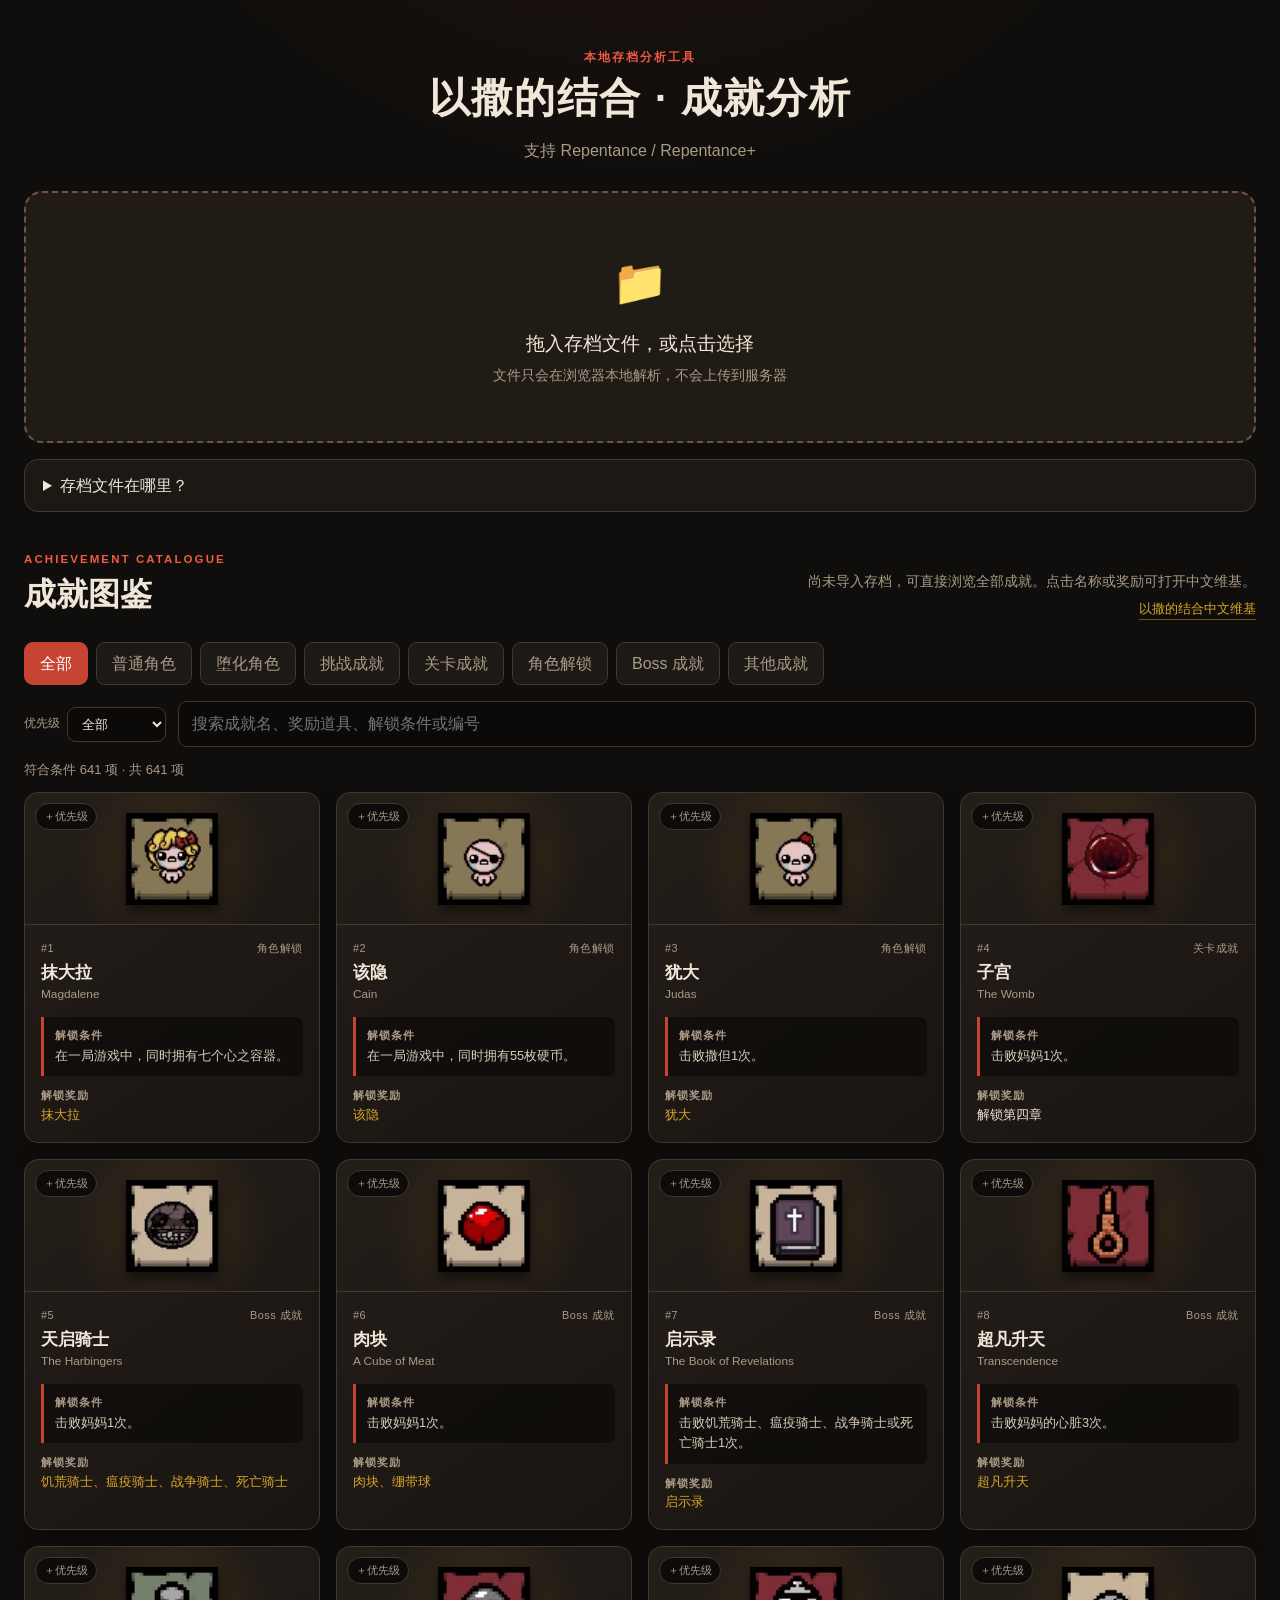
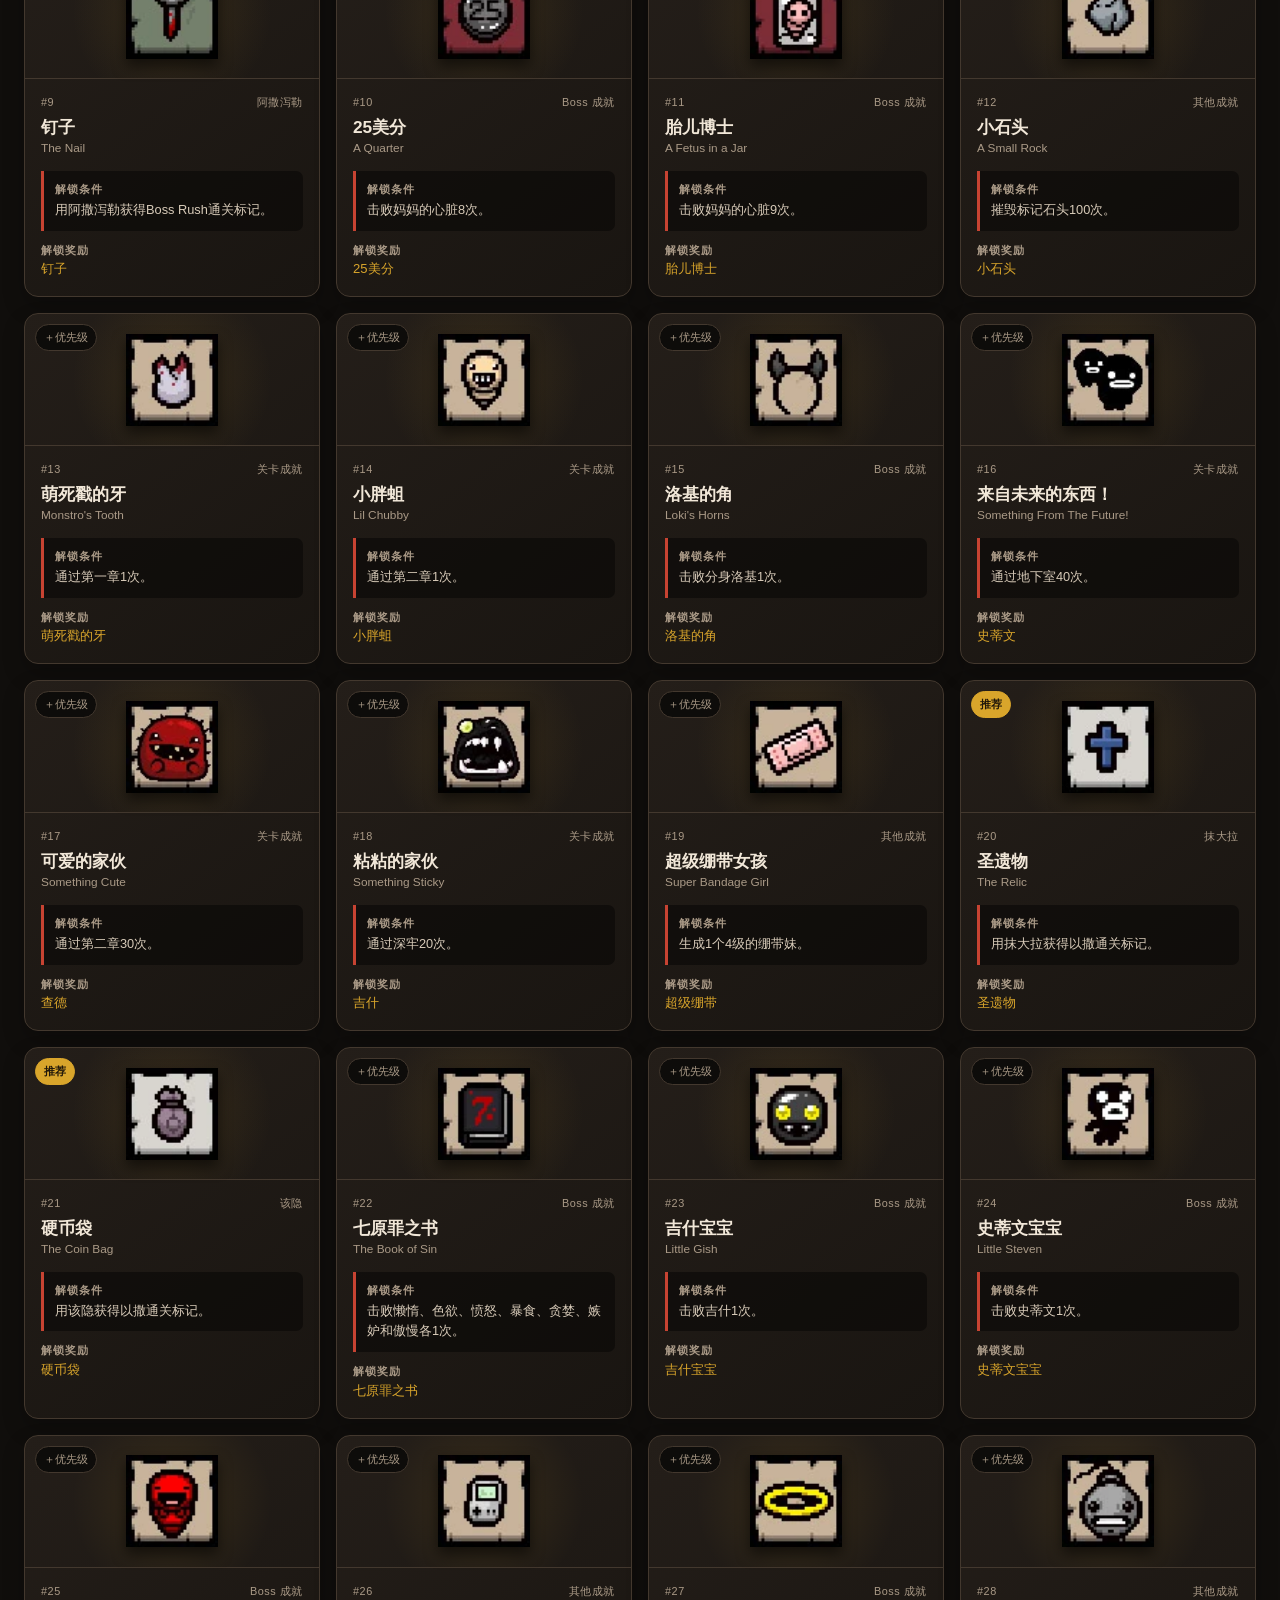
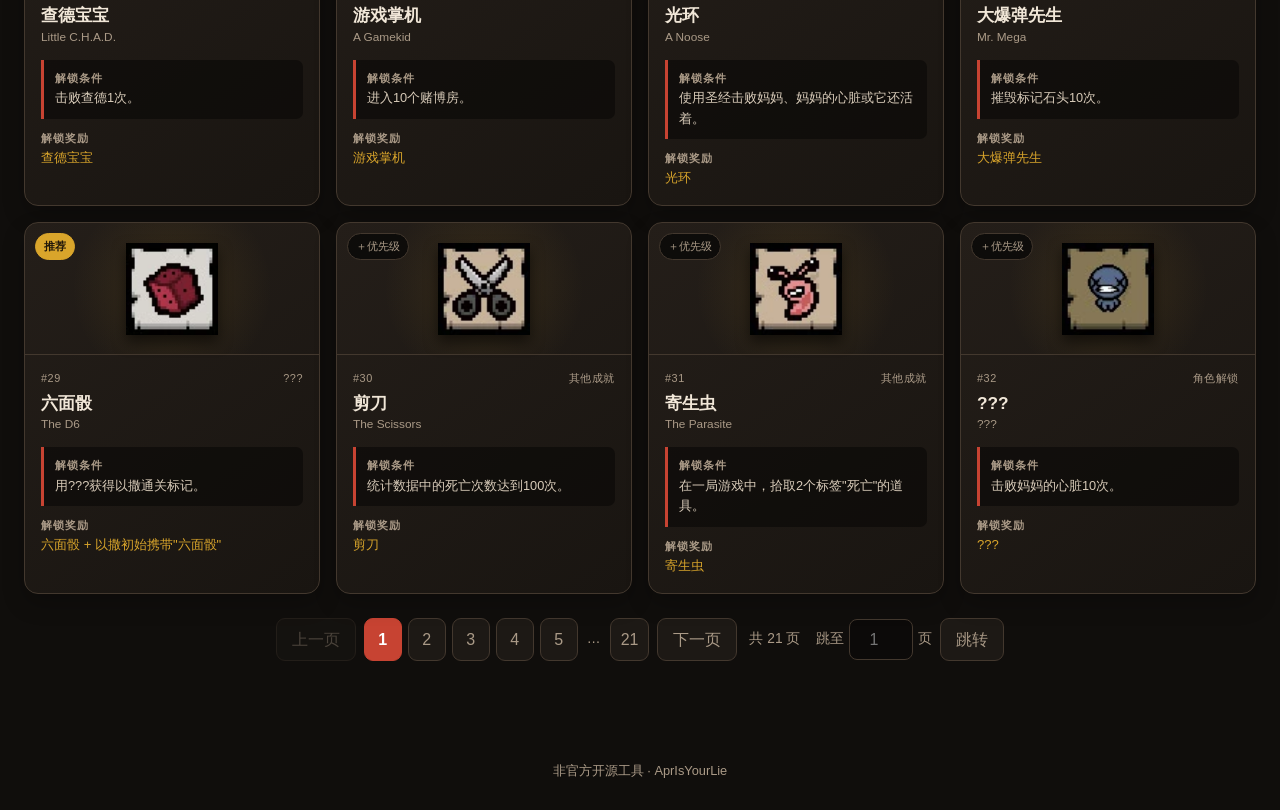
==== commit 502fa7e1: "更新脚注文本" ====
--- a/IsaacAchievementGuide-standalone.html
+++ b/IsaacAchievementGuide-standalone.html
@@ -3,7 +3,7 @@
 <head>
   <meta charset="UTF-8" />
   <meta name="viewport" content="width=device-width, initial-scale=1.0" />
-  <title>以撒的结合 · 成就分析（单文件便携版）</title>
+  <title>以撒的结合 · 成就分析（单独文件版）</title>
   <style>
 :root {
   --bg: #100e0c;
@@ -225,7 +225,7 @@
   </style>
 </head>
 <body>
-  <!-- 此文件为自动生成的单文件便携版；请修改源码后重新运行 tools/build_standalone.mjs。 -->
+  <!-- 此文件为自动生成的单独文件版；请修改源码后重新运行 tools/build_standalone.mjs。 -->
   <header class="site-header">
     <p class="eyebrow">本地存档分析工具</p>
     <h1>以撒的结合 · 成就分析</h1>
@@ -351,7 +351,7 @@
   </main>
 
   <footer class="site-footer dim">
-    <p>非官方开源工具 · 641 项成就 · 存档只在本地解析，不会上传或修改</p>
+    <p>非官方开源工具 · AprIsYourLie</p>
   </footer>
 
   <script>
@@ -702,7 +702,7 @@
 
   </script>
   <script>
-/* 单文件版内嵌图集与联机成就图标 */
+/* 单独文件版内嵌图集与联机成就图标 */
 globalThis.ACHIEVEMENT_ATLAS_DATA = "[data-uri]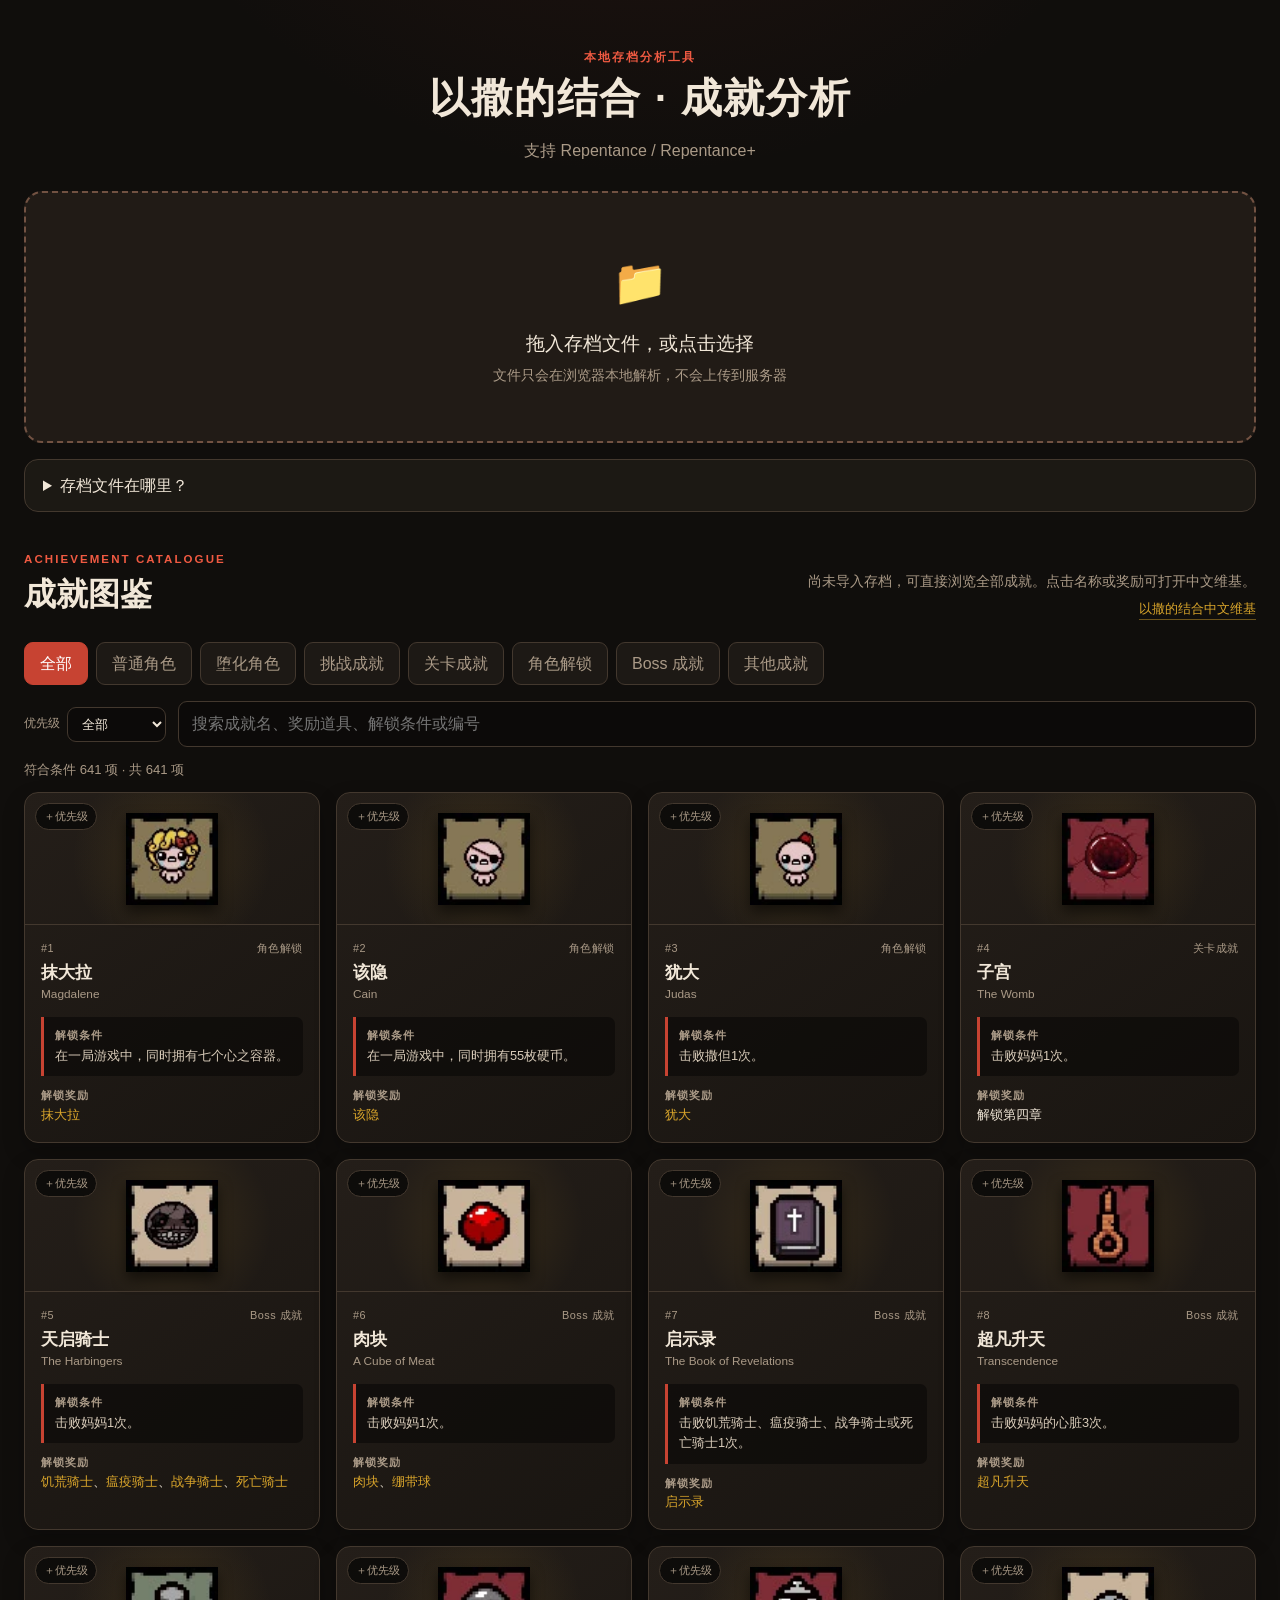
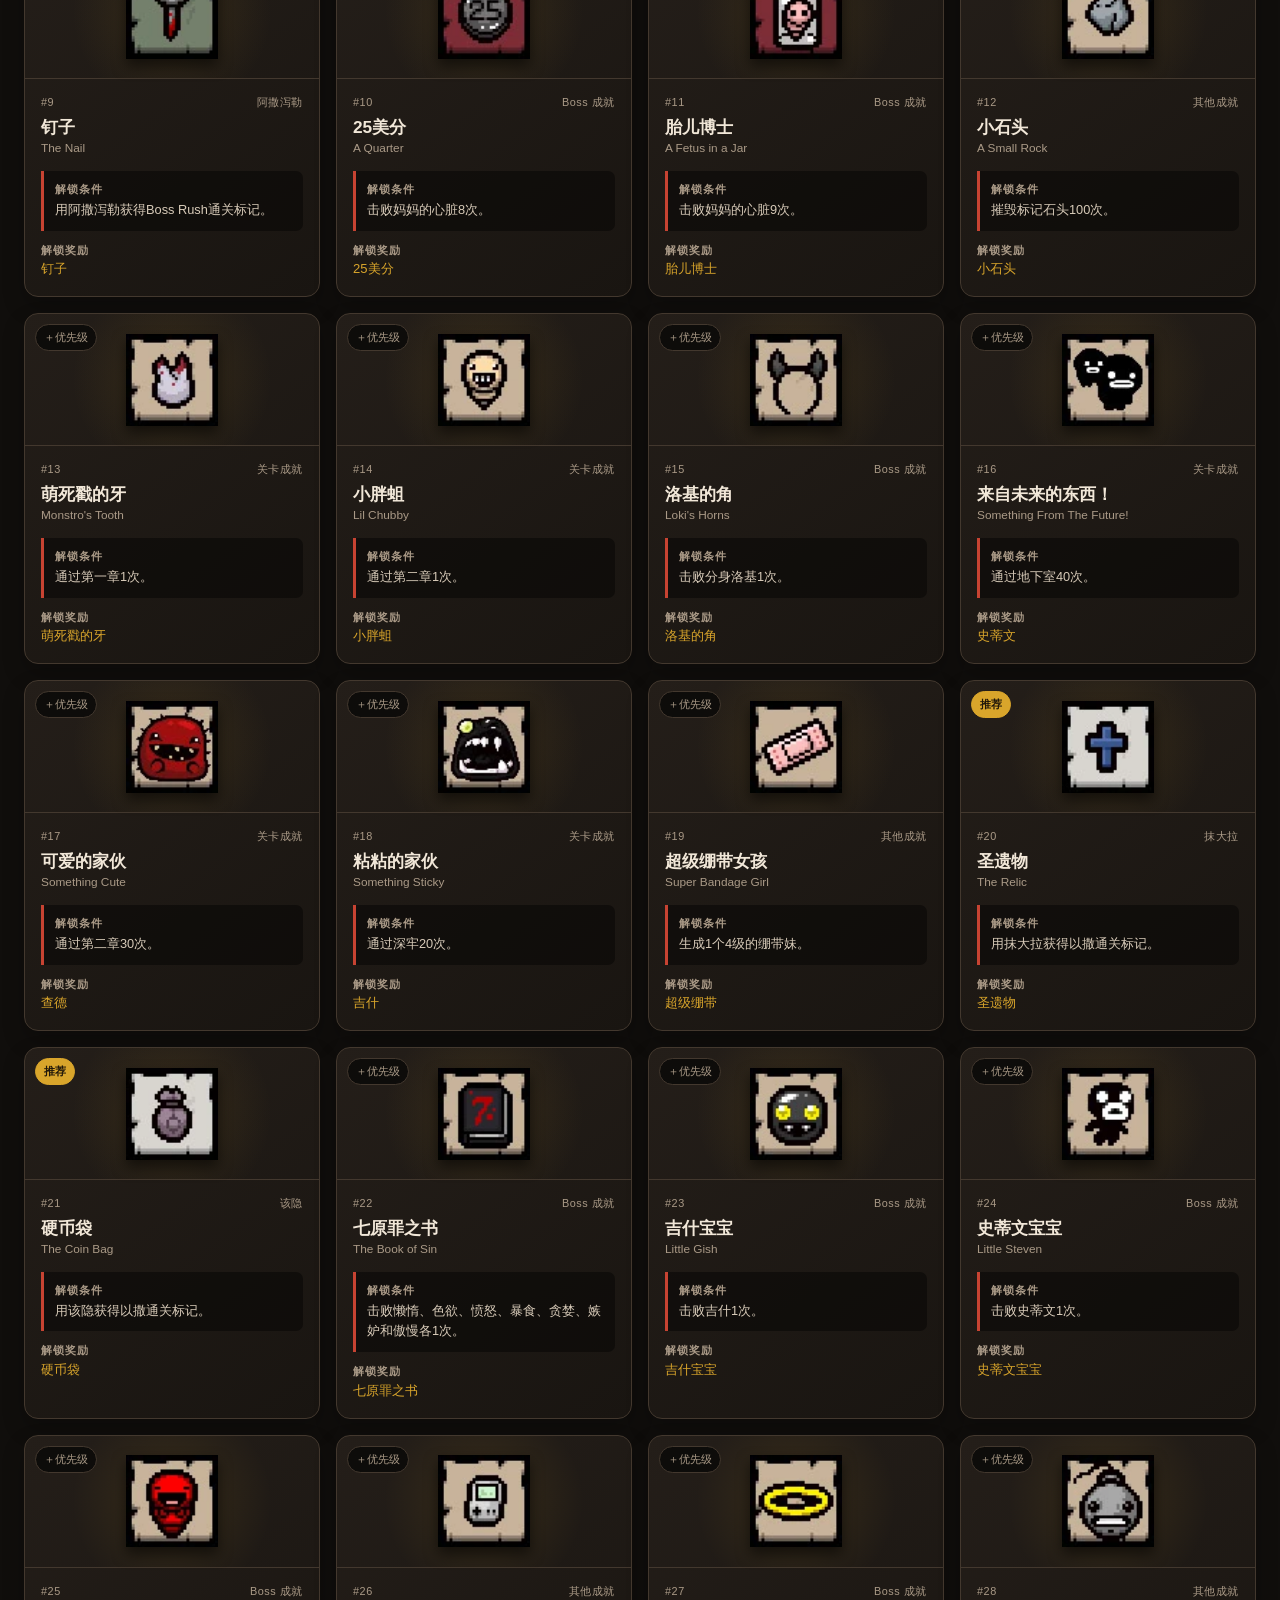
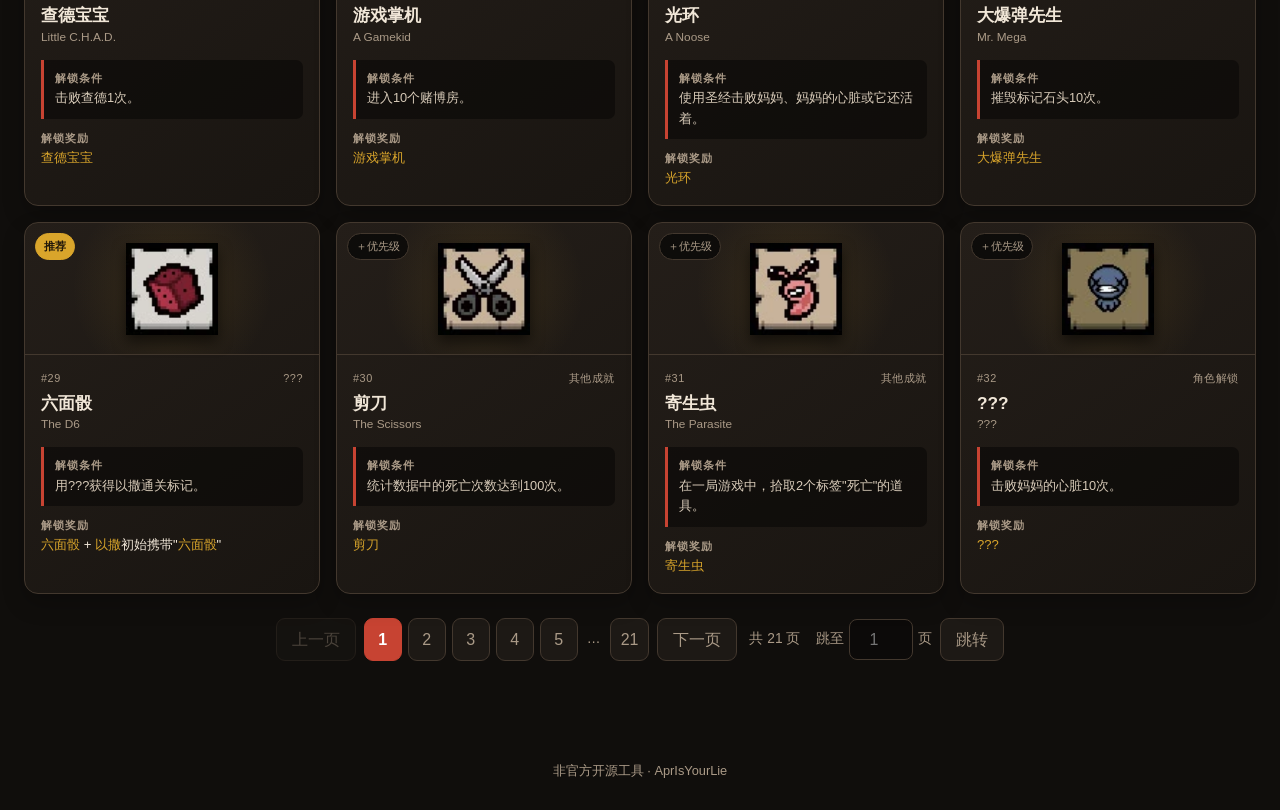
